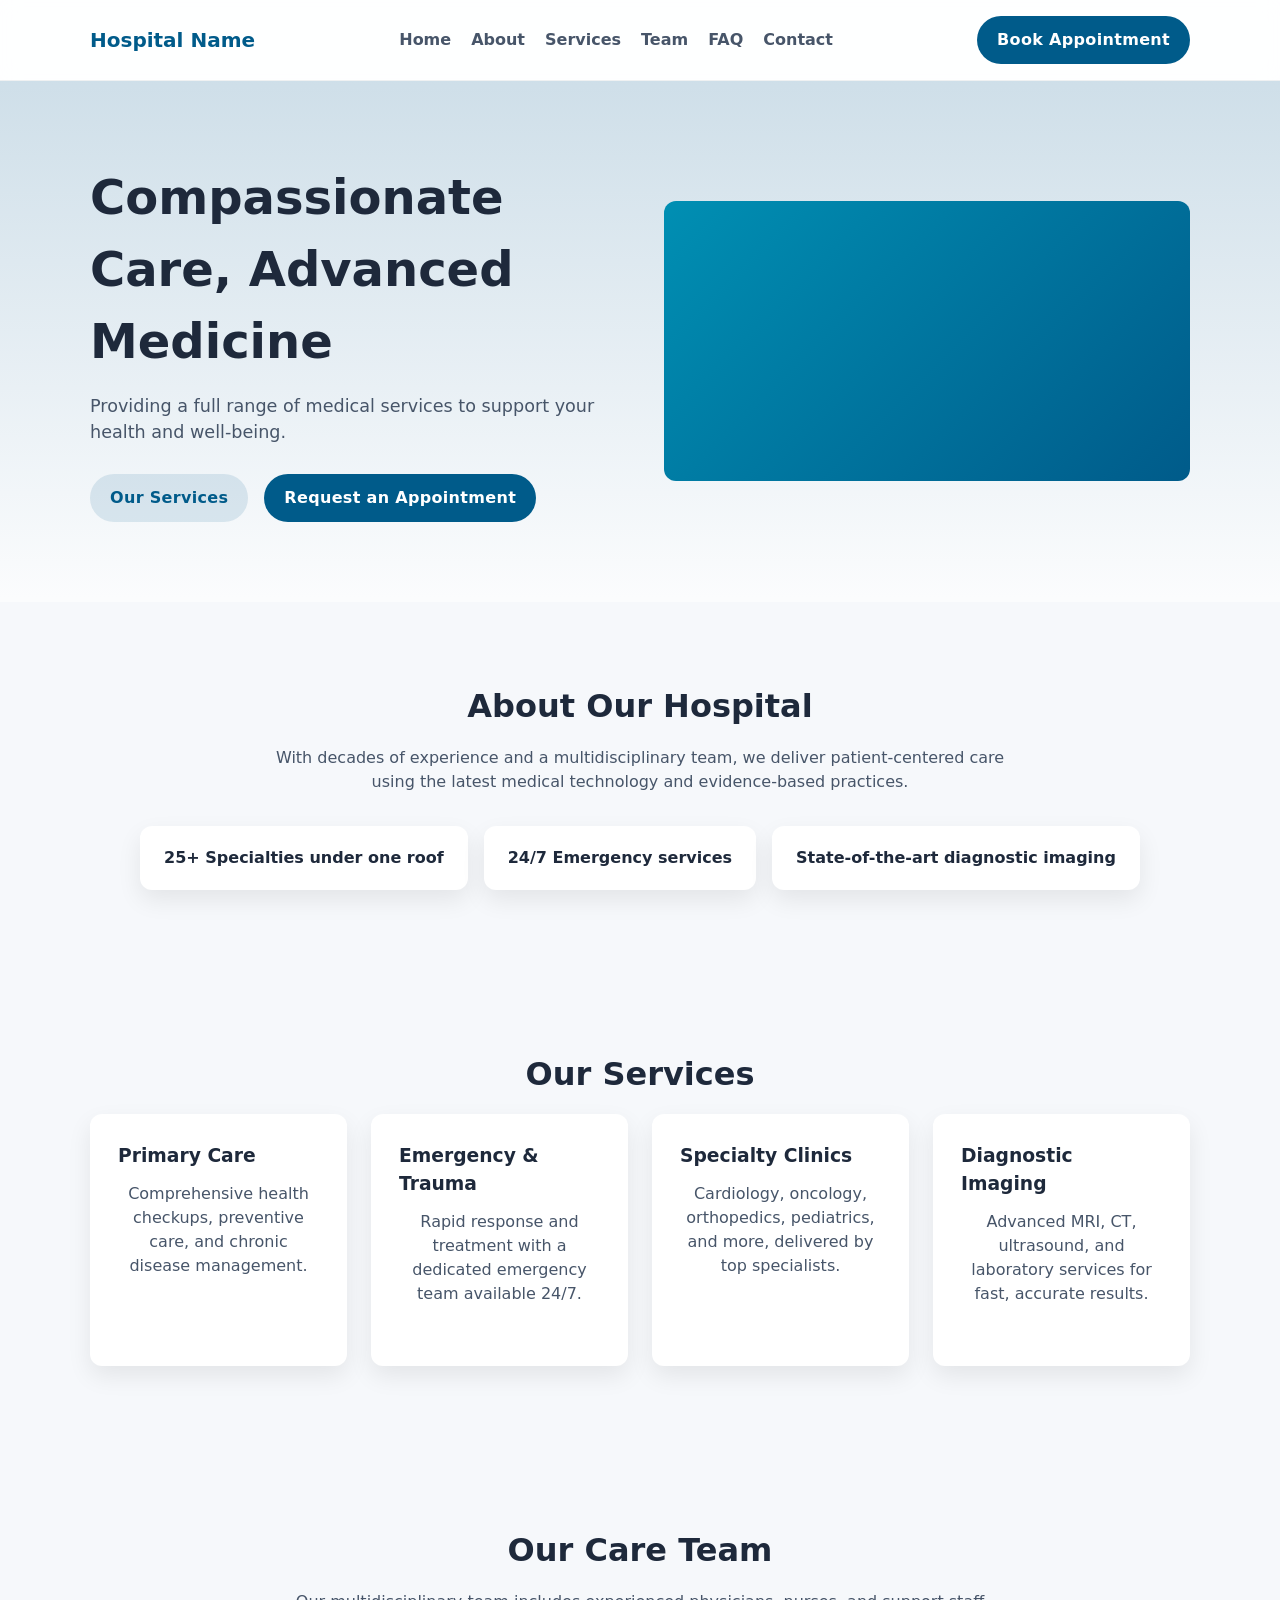
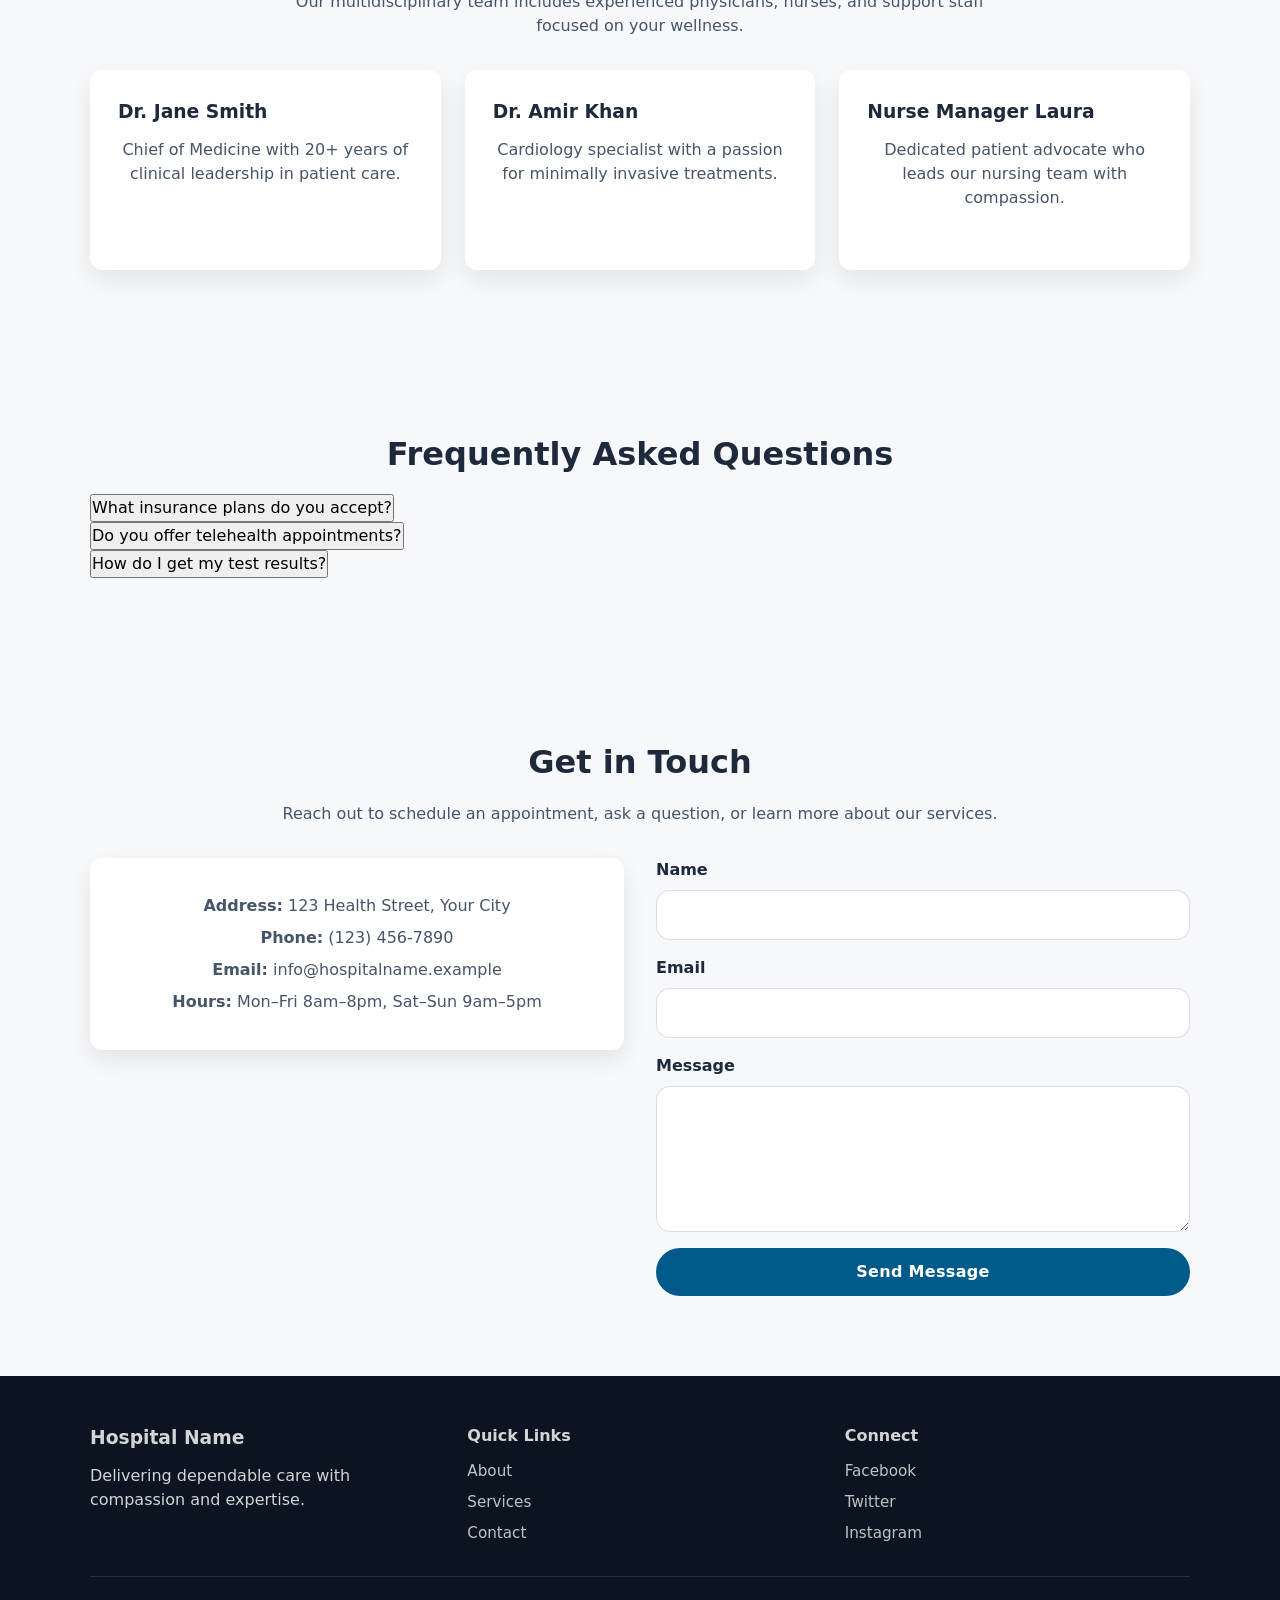
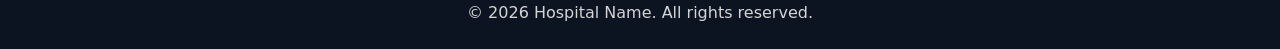
==== index.html @ 2e4e7bbc "Initial static hospital site structure with partials, styles, and scripts" ====
<!DOCTYPE html>
<html lang="en">
<head>
  <meta charset="UTF-8" />
  <meta name="viewport" content="width=device-width, initial-scale=1.0" />
  <title>Hospital Name | Caring for Your Health</title>
  <link rel="stylesheet" href="css/reset.css" />
  <link rel="stylesheet" href="css/layout.css" />
  <link rel="stylesheet" href="css/styles.css" />
</head>
<body>
  <div id="header"></div>
  <main>
    <div id="hero"></div>
    <section id="about"></section>
    <section id="services"></section>
    <section id="team"></section>
    <section id="faq"></section>
    <section id="contact"></section>
  </main>
  <div id="footer"></div>

  <script src="js/utils.js"></script>
  <script src="js/navigation.js"></script>
  <script src="js/script.js"></script>
</body>
</html>
---- css/layout.css ----
/* Layout utilities */

.flex-center {
  display: flex;
  align-items: center;
  justify-content: center;
}

.grid-2 {
  display: grid;
  grid-template-columns: repeat(2, 1fr);
  gap: 1.5rem;
}

@media (max-width: 860px) {
  .grid-2 {
    grid-template-columns: 1fr;
  }
}

.section--narrow {
  max-width: 820px;
  margin-inline: auto;
}
---- css/styles.css ----
/* Base styles */
:root {
  --primary: #005b8a;
  --secondary: #008fb3;
  --background: #f6f8fb;
  --surface: #ffffff;
  --text: #1e293b;
  --muted: #475569;
  --radius: 12px;
  --shadow: 0 10px 25px rgba(0, 0, 0, 0.08);
  --max-width: 1100px;
}

* {
  box-sizing: border-box;
}

body {
  margin: 0;
  font-family: system-ui, -apple-system, BlinkMacSystemFont, "Segoe UI", sans-serif;
  background: var(--background);
  color: var(--text);
  line-height: 1.5;
}

a {
  color: inherit;
  text-decoration: none;
}

.container {
  width: min(100% - 3rem, var(--max-width));
  margin-inline: auto;
}

/* Header */
.site-header {
  background: rgba(255, 255, 255, 0.88);
  backdrop-filter: blur(10px);
  position: sticky;
  top: 0;
  z-index: 50;
  border-bottom: 1px solid rgba(15, 23, 42, 0.06);
}

.header-inner {
  display: flex;
  align-items: center;
  justify-content: space-between;
  gap: 1.5rem;
  padding: 1rem 0;
}

.logo {
  font-weight: 700;
  font-size: 1.25rem;
  color: var(--primary);
}

.nav {
  display: flex;
  gap: 1.25rem;
}

.nav a {
  color: var(--muted);
  font-weight: 600;
  transition: color 150ms ease;
}

.nav a:hover {
  color: var(--primary);
}

.btn {
  display: inline-flex;
  align-items: center;
  justify-content: center;
  border-radius: 999px;
  padding: 0.75rem 1.25rem;
  font-weight: 600;
  letter-spacing: 0.02em;
  border: none;
  cursor: pointer;
}

.btn-primary {
  background: var(--primary);
  color: white;
}

.btn-secondary {
  background: rgba(0, 91, 138, 0.12);
  color: var(--primary);
}

.btn-primary:hover,
.btn-secondary:hover {
  opacity: 0.92;
}

/* Hero */
.hero {
  padding: 5rem 0;
  background: linear-gradient(180deg, rgba(0, 91, 138, 0.16), rgba(255,255,255,0.6));
}

.hero-inner {
  display: grid;
  grid-template-columns: 1fr 1fr;
  gap: 3rem;
  align-items: center;
}

.hero-content h1 {
  font-size: clamp(2rem, 4vw, 3rem);
  margin: 0 0 1rem;
}

.hero-content p {
  font-size: 1.1rem;
  margin: 0 0 1.75rem;
  color: var(--muted);
  max-width: 520px;
}

.hero-actions {
  display: flex;
  gap: 1rem;
}

.hero-image {
  width: 100%;
  height: 280px;
  border-radius: var(--radius);
  background: linear-gradient(135deg, var(--secondary), var(--primary));
}

/* Sections */
.section {
  padding: 5rem 0;
}

.section h2 {
  font-size: 2rem;
  margin: 0 0 1rem;
  text-align: center;
}

.section p {
  max-width: 740px;
  margin: 0 auto 2rem;
  text-align: center;
  color: var(--muted);
}

/* About */
.about-list {
  display: flex;
  flex-wrap: wrap;
  gap: 1rem;
  justify-content: center;
  padding: 0;
  list-style: none;
  margin: 0;
}

.about-list li {
  background: var(--surface);
  box-shadow: var(--shadow);
  padding: 1.25rem 1.5rem;
  border-radius: var(--radius);
  min-width: 220px;
  text-align: center;
  font-weight: 600;
}

/* Services */
.services-grid {
  display: grid;
  grid-template-columns: repeat(auto-fit, minmax(220px, 1fr));
  gap: 1.5rem;
}

.service-card {
  background: var(--surface);
  border-radius: var(--radius);
  padding: 1.75rem;
  box-shadow: var(--shadow);
  transition: transform 150ms ease, box-shadow 150ms ease;
}

.service-card:hover {
  transform: translateY(-5px);
  box-shadow: 0 14px 30px rgba(0, 0, 0, 0.12);
}

.service-card h3 {
  margin-top: 0;
  margin-bottom: 0.75rem;
}

/* Contact */
.contact-grid {
  display: grid;
  grid-template-columns: repeat(auto-fit, minmax(280px, 1fr));
  gap: 2rem;
  align-items: start;
}

.contact-info {
  border-radius: var(--radius);
  padding: 1.75rem;
  background: var(--surface);
  box-shadow: var(--shadow);
}

.contact-info p {
  margin: 0.5rem 0;
  color: var(--muted);
}

.contact-form {
  display: grid;
  gap: 1rem;
}

.contact-form label {
  display: grid;
  gap: 0.5rem;
  font-weight: 600;
}

.contact-form input,
.contact-form textarea {
  padding: 0.75rem 1rem;
  border: 1px solid rgba(15, 23, 42, 0.14);
  border-radius: 14px;
  font-size: 1rem;
  outline: none;
}

.contact-form input:focus,
.contact-form textarea:focus {
  border-color: var(--primary);
  box-shadow: 0 0 0 3px rgba(0, 91, 138, 0.18);
}

/* Footer */
.site-footer {
  background: #0b1420;
  color: rgba(255, 255, 255, 0.82);
  padding: 3rem 0 1.5rem;
}

.footer-inner {
  display: grid;
  gap: 1.5rem;
}

.footer-links {
  display: grid;
  grid-template-columns: repeat(auto-fit, minmax(180px, 1fr));
  gap: 2rem;
}

.footer-links h3,
.footer-links h4 {
  margin: 0 0 0.75rem;
}

.footer-links a {
  display: block;
  color: rgba(255, 255, 255, 0.74);
  margin-bottom: 0.5rem;
  font-size: 0.95rem;
}

.footer-links a:hover {
  color: rgba(255, 255, 255, 0.92);
}

.footer-bottom {
  text-align: center;
  padding-top: 1.5rem;
  border-top: 1px solid rgba(255, 255, 255, 0.12);
}

/* Responsive */
@media (max-width: 860px) {
  .hero-inner {
    grid-template-columns: 1fr;
  }

  .hero-image {
    height: 220px;
  }

  .header-inner {
    flex-wrap: wrap;
    justify-content: space-between;
  }

  .nav {
    flex-wrap: wrap;
    justify-content: center;
  }
}
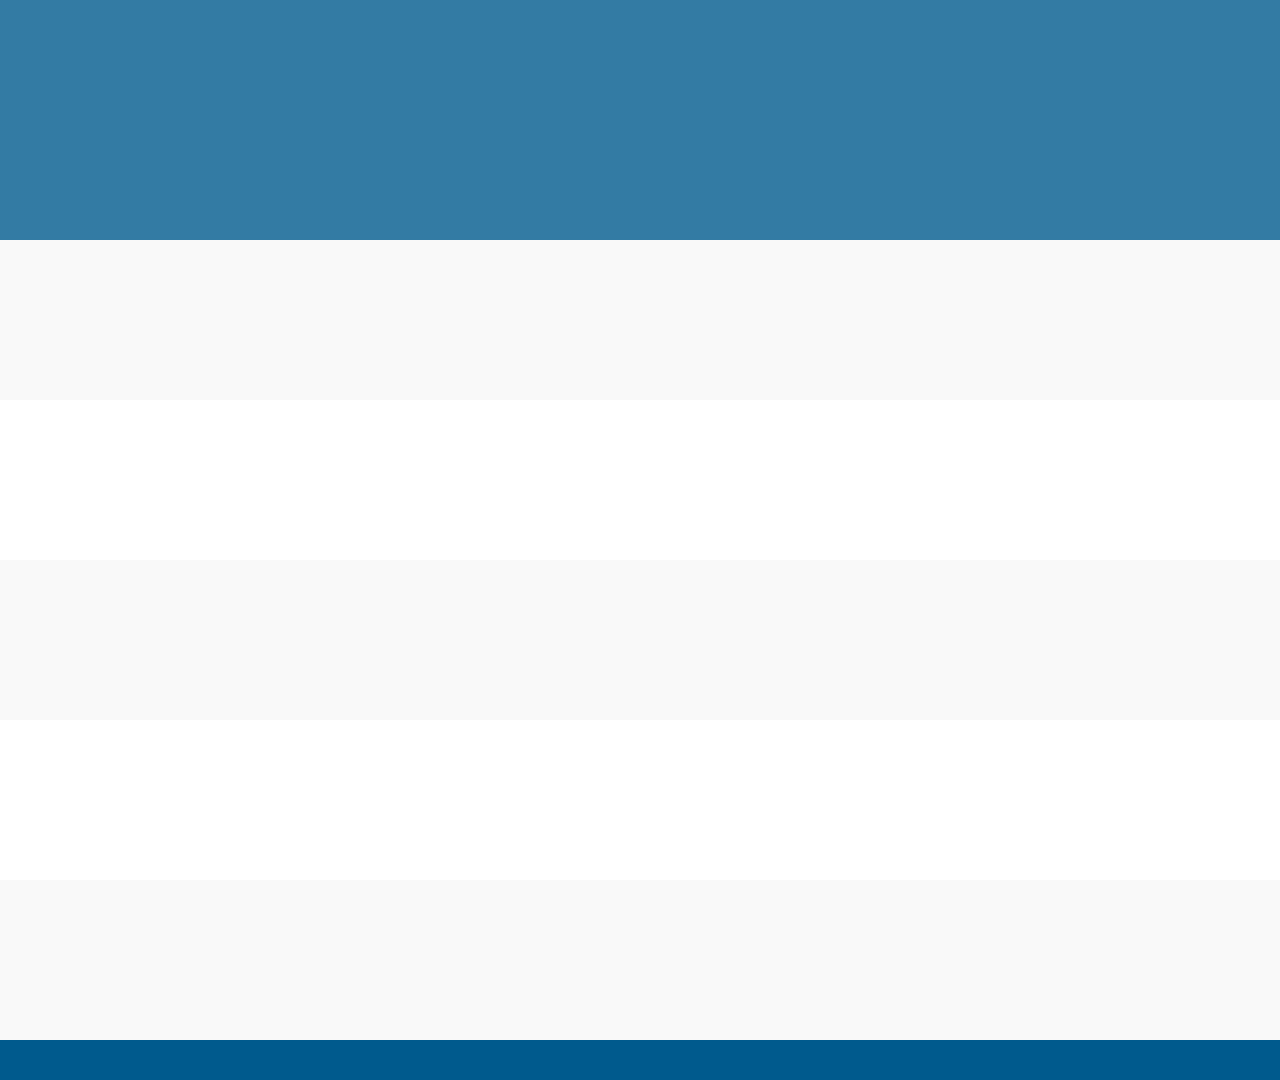
==== commit f8c4e8d0: "Clone Madani Specialty Hospital website content and styling" ====
--- a/index.html
+++ b/index.html
@@ -3,7 +3,7 @@
 <head>
   <meta charset="UTF-8" />
   <meta name="viewport" content="width=device-width, initial-scale=1.0" />
-  <title>Hospital Name | Caring for Your Health</title>
+  <title>MADANI SPECIALTY HOSPITAL | Compassionate Expert Care for Your Family</title>
   <link rel="stylesheet" href="css/reset.css" />
   <link rel="stylesheet" href="css/layout.css" />
   <link rel="stylesheet" href="css/styles.css" />
@@ -15,7 +15,7 @@
     <section id="about"></section>
     <section id="services"></section>
     <section id="team"></section>
-    <section id="faq"></section>
+    <section id="testimonials"></section>
     <section id="contact"></section>
   </main>
   <div id="footer"></div>
@@ -24,4 +24,4 @@
   <script src="js/navigation.js"></script>
   <script src="js/script.js"></script>
 </body>
-</html>
+</html>
--- a/css/layout.css
+++ b/css/layout.css
@@ -1,24 +1,172 @@
-/* Layout utilities */
+:root {
+  --primary-color: #005a8d;
+  --secondary-color: #00a8e8;
+  --accent-color: #eaf8ff;
+  --text-dark: #333;
+  --text-light: #fff;
+  --bg-light: #f9f9f9;
+  --font-family: 'Poppins', sans-serif;
+}
 
-.flex-center {
+body {
+  font-family: var(--font-family);
+  color: var(--text-dark);
+  line-height: 1.6;
+}
+
+.container {
+  max-width: 1100px;
+  margin: 0 auto;
+  padding: 0 20px;
+}
+
+/* Top Bar */
+#topbar {
+  background: var(--primary-color);
+  color: var(--text-light);
+  height: 40px;
+  font-size: 0.9rem;
   display: flex;
   align-items: center;
-  justify-content: center;
 }
 
-.grid-2 {
-  display: grid;
-  grid-template-columns: repeat(2, 1fr);
-  gap: 1.5rem;
+#topbar .container {
+  display: flex;
+  justify-content: space-between;
+  width: 100%;
 }
 
-@media (max-width: 860px) {
-  .grid-2 {
+.contact-info i {
+  margin-right: 5px;
+  margin-left: 15px;
+}
+.contact-info i:first-child { margin-left: 0; }
+
+.social-links a {
+  color: var(--text-light);
+  margin-left: 15px;
+  transition: 0.3s;
+}
+
+/* Header */
+#header {
+  background: #fff;
+  box-shadow: 0 2px 4px rgba(0,0,0,0.1);
+  position: sticky;
+  top: 0;
+  z-index: 1000;
+}
+
+#header nav {
+  display: flex;
+  justify-content: space-between;
+  align-items: center;
+  height: 80px;
+}
+
+/* Main Content Sections */
+main section {
+  padding: 80px 0;
+}
+
+main section:nth-child(even) {
+  background-color: var(--bg-light);
+}
+
+/* About Section Layout */
+.about-content {
+  display: grid;
+  grid-template-columns: 1fr 1fr;
+  gap: 40px;
+  align-items: center;
+}
+
+/* Featured Services */
+.featured-cards {
+  display: grid;
+  grid-template-columns: repeat(auto-fit, minmax(220px, 1fr));
+  gap: 20px;
+  margin-top: -120px; /* Overlap hero */
+  position: relative;
+  z-index: 10;
+}
+
+/* Counts */
+.counts-grid {
+  display: grid;
+  grid-template-columns: repeat(4, 1fr);
+  gap: 30px;
+  text-align: center;
+}
+
+/* Service & Team Cards Layout */
+.service-cards, .team-cards {
+  display: grid;
+  gap: 30px;
+}
+
+.service-cards {
+  grid-template-columns: repeat(auto-fit, minmax(250px, 1fr));
+}
+
+.team-cards {
+  grid-template-columns: repeat(auto-fit, minmax(300px, 1fr));
+}
+
+/* Appointment Section */
+#appointment {
+  background: var(--bg-light);
+}
+.appointment-form {
+  width: 100%;
+}
+.form-row {
+  display: grid;
+  grid-template-columns: repeat(3, 1fr);
+  gap: 20px;
+  margin-bottom: 20px;
+}
+
+/* Departments */
+.departments-content {
+  display: grid;
+  grid-template-columns: 1fr 3fr;
+  gap: 30px;
+}
+
+/* Gallery */
+.gallery-grid {
+  display: grid;
+  grid-template-columns: repeat(auto-fit, minmax(200px, 1fr));
+  gap: 15px;
+}
+
+/* Contact Map */
+.contact-wrapper {
+  display: grid;
+  gap: 30px;
+}
+
+/* Footer */
+#footer {
+  background-color: var(--primary-color);
+  color: var(--text-light);
+  padding: 20px 0;
+  text-align: center;
+}
+
+/* Responsive */
+@media (max-width: 768px) {
+  .about-content {
     grid-template-columns: 1fr;
   }
-}
-
-.section--narrow {
-  max-width: 820px;
-  margin-inline: auto;
-}
+  .featured-cards {
+    margin-top: 0;
+  }
+  .counts-grid, .form-row, .departments-content {
+    grid-template-columns: 1fr;
+  }
+  #topbar {
+    display: none; /* Hide on small screens for simplicity */
+  }
+}
--- a/css/styles.css
+++ b/css/styles.css
@@ -1,308 +1,606 @@
-/* Base styles */
-:root {
-  --primary: #005b8a;
-  --secondary: #008fb3;
-  --background: #f6f8fb;
-  --surface: #ffffff;
-  --text: #1e293b;
-  --muted: #475569;
-  --radius: 12px;
-  --shadow: 0 10px 25px rgba(0, 0, 0, 0.08);
-  --max-width: 1100px;
-}
-
-* {
-  box-sizing: border-box;
-}
-
-body {
-  margin: 0;
-  font-family: system-ui, -apple-system, BlinkMacSystemFont, "Segoe UI", sans-serif;
-  background: var(--background);
-  color: var(--text);
-  line-height: 1.5;
-}
-
-a {
-  color: inherit;
-  text-decoration: none;
-}
-
-.container {
-  width: min(100% - 3rem, var(--max-width));
-  margin-inline: auto;
-}
-
-/* Header */
-.site-header {
-  background: rgba(255, 255, 255, 0.88);
-  backdrop-filter: blur(10px);
-  position: sticky;
-  top: 0;
-  z-index: 50;
-  border-bottom: 1px solid rgba(15, 23, 42, 0.06);
-}
-
-.header-inner {
-  display: flex;
-  align-items: center;
-  justify-content: space-between;
-  gap: 1.5rem;
-  padding: 1rem 0;
-}
-
-.logo {
-  font-weight: 700;
-  font-size: 1.25rem;
-  color: var(--primary);
-}
-
-.nav {
-  display: flex;
-  gap: 1.25rem;
-}
-
-.nav a {
-  color: var(--muted);
-  font-weight: 600;
-  transition: color 150ms ease;
-}
-
-.nav a:hover {
-  color: var(--primary);
-}
-
-.btn {
-  display: inline-flex;
-  align-items: center;
-  justify-content: center;
-  border-radius: 999px;
-  padding: 0.75rem 1.25rem;
-  font-weight: 600;
-  letter-spacing: 0.02em;
-  border: none;
-  cursor: pointer;
-}
-
-.btn-primary {
-  background: var(--primary);
-  color: white;
-}
-
-.btn-secondary {
-  background: rgba(0, 91, 138, 0.12);
-  color: var(--primary);
-}
-
-.btn-primary:hover,
-.btn-secondary:hover {
-  opacity: 0.92;
-}
-
-/* Hero */
-.hero {
-  padding: 5rem 0;
-  background: linear-gradient(180deg, rgba(0, 91, 138, 0.16), rgba(255,255,255,0.6));
-}
-
-.hero-inner {
-  display: grid;
-  grid-template-columns: 1fr 1fr;
-  gap: 3rem;
-  align-items: center;
-}
-
-.hero-content h1 {
-  font-size: clamp(2rem, 4vw, 3rem);
-  margin: 0 0 1rem;
-}
-
-.hero-content p {
-  font-size: 1.1rem;
-  margin: 0 0 1.75rem;
-  color: var(--muted);
-  max-width: 520px;
-}
-
-.hero-actions {
-  display: flex;
-  gap: 1rem;
-}
-
-.hero-image {
-  width: 100%;
-  height: 280px;
-  border-radius: var(--radius);
-  background: linear-gradient(135deg, var(--secondary), var(--primary));
-}
-
-/* Sections */
-.section {
-  padding: 5rem 0;
-}
-
-.section h2 {
-  font-size: 2rem;
-  margin: 0 0 1rem;
-  text-align: center;
-}
-
-.section p {
-  max-width: 740px;
-  margin: 0 auto 2rem;
-  text-align: center;
-  color: var(--muted);
-}
-
-/* About */
-.about-list {
-  display: flex;
-  flex-wrap: wrap;
-  gap: 1rem;
-  justify-content: center;
-  padding: 0;
-  list-style: none;
-  margin: 0;
-}
-
-.about-list li {
-  background: var(--surface);
-  box-shadow: var(--shadow);
-  padding: 1.25rem 1.5rem;
-  border-radius: var(--radius);
-  min-width: 220px;
-  text-align: center;
-  font-weight: 600;
-}
-
-/* Services */
-.services-grid {
-  display: grid;
-  grid-template-columns: repeat(auto-fit, minmax(220px, 1fr));
-  gap: 1.5rem;
-}
-
-.service-card {
-  background: var(--surface);
-  border-radius: var(--radius);
-  padding: 1.75rem;
-  box-shadow: var(--shadow);
-  transition: transform 150ms ease, box-shadow 150ms ease;
-}
-
-.service-card:hover {
-  transform: translateY(-5px);
-  box-shadow: 0 14px 30px rgba(0, 0, 0, 0.12);
-}
-
-.service-card h3 {
-  margin-top: 0;
-  margin-bottom: 0.75rem;
-}
-
-/* Contact */
-.contact-grid {
-  display: grid;
-  grid-template-columns: repeat(auto-fit, minmax(280px, 1fr));
-  gap: 2rem;
-  align-items: start;
-}
-
-.contact-info {
-  border-radius: var(--radius);
-  padding: 1.75rem;
-  background: var(--surface);
-  box-shadow: var(--shadow);
-}
-
-.contact-info p {
-  margin: 0.5rem 0;
-  color: var(--muted);
-}
-
-.contact-form {
-  display: grid;
-  gap: 1rem;
-}
-
-.contact-form label {
-  display: grid;
-  gap: 0.5rem;
-  font-weight: 600;
-}
-
-.contact-form input,
-.contact-form textarea {
-  padding: 0.75rem 1rem;
-  border: 1px solid rgba(15, 23, 42, 0.14);
-  border-radius: 14px;
-  font-size: 1rem;
-  outline: none;
-}
-
-.contact-form input:focus,
-.contact-form textarea:focus {
-  border-color: var(--primary);
-  box-shadow: 0 0 0 3px rgba(0, 91, 138, 0.18);
-}
-
-/* Footer */
-.site-footer {
-  background: #0b1420;
-  color: rgba(255, 255, 255, 0.82);
-  padding: 3rem 0 1.5rem;
-}
-
-.footer-inner {
-  display: grid;
-  gap: 1.5rem;
-}
-
-.footer-links {
-  display: grid;
-  grid-template-columns: repeat(auto-fit, minmax(180px, 1fr));
-  gap: 2rem;
-}
-
-.footer-links h3,
-.footer-links h4 {
-  margin: 0 0 0.75rem;
-}
-
-.footer-links a {
-  display: block;
-  color: rgba(255, 255, 255, 0.74);
-  margin-bottom: 0.5rem;
-  font-size: 0.95rem;
-}
-
-.footer-links a:hover {
-  color: rgba(255, 255, 255, 0.92);
-}
-
-.footer-bottom {
-  text-align: center;
-  padding-top: 1.5rem;
-  border-top: 1px solid rgba(255, 255, 255, 0.12);
-}
-
-/* Responsive */
-@media (max-width: 860px) {
-  .hero-inner {
-    grid-template-columns: 1fr;
-  }
-
-  .hero-image {
-    height: 220px;
-  }
-
-  .header-inner {
-    flex-wrap: wrap;
-    justify-content: space-between;
-  }
-
-  .nav {
-    flex-wrap: wrap;
-    justify-content: center;
-  }
-}
+/* Typography */
+h1, h2, h3, h4 {
+  font-weight: 600;
+  margin-bottom: 20px;
+  line-height: 1.2;
+}
+
+h1 { font-size: 3rem; }
+h2 { font-size: 2.5rem; text-align: center; margin-bottom: 40px; }
+h3 { font-size: 1.5rem; }
+h4 { font-size: 1.2rem; }
+p { margin-bottom: 15px; }
+
+/* Header & Navigation */
+.logo {
+  font-size: 1.8rem;
+  font-weight: 700;
+  color: var(--primary-color);
+  text-decoration: none;
+}
+
+.nav-links {
+  display: flex;
+  list-style: none;
+}
+
+#topbar a {
+  color: var(--text-light);
+  text-decoration: none;
+}
+
+.nav-links li {
+  margin-left: 30px;
+}
+
+.nav-links a {
+  text-decoration: none;
+  color: var(--text-dark);
+  font-weight: 600;
+  transition: color 0.3s ease;
+}
+
+.nav-links a:hover {
+  color: var(--secondary-color);
+}
+
+/* Buttons */
+.btn {
+  padding: 12px 24px;
+  border-radius: 5px;
+  text-decoration: none;
+  font-weight: 600;
+  transition: all 0.3s ease;
+}
+
+.btn-primary {
+  background-color: var(--primary-color);
+  color: var(--text-light);
+}
+
+.btn-primary:hover {
+  background-color: #00416a;
+}
+
+.btn-secondary {
+  background-color: var(--secondary-color);
+  color: var(--text-light);
+}
+
+.btn-secondary:hover {
+  background-color: #008acb;
+}
+
+/* Hero Section */
+#hero {
+  background: linear-gradient(rgba(0, 90, 141, 0.8), rgba(0, 90, 141, 0.8)), url('https://images.pexels.com/photos/247786/pexels-photo-247786.jpeg?auto=compress&cs=tinysrgb&w=1260&h=750&dpr=1') no-repeat center center/cover;
+  color: var(--text-light);
+  text-align: center;
+  padding: 120px 0;
+}
+
+#hero h1 {
+  margin-bottom: 20px;
+}
+
+#hero p {
+  font-size: 1.2rem;
+  max-width: 600px;
+  margin: 0 auto 30px auto;
+}
+
+/* Featured Cards */
+.icon-box {
+  padding: 30px 20px;
+  background: #fff;
+  box-shadow: 0 5px 25px rgba(0,0,0,0.1);
+  border-radius: 5px;
+  transition: all 0.3s ease;
+  text-align: center;
+}
+.icon-box i {
+  font-size: 32px;
+  color: var(--primary-color);
+  margin-bottom: 15px;
+}
+.icon-box:hover {
+  transform: translateY(-5px);
+}
+
+/* Counts */
+.count-number {
+  font-size: 2.5rem;
+  font-weight: 700;
+  color: var(--primary-color);
+  display: block;
+}
+
+/* About Section */
+.about-image img {
+  width: 100%;
+  height: auto;
+  border-radius: 10px;
+}
+
+/* Cards (Services & Team) */
+.card {
+  background: #fff;
+  padding: 30px;
+  border-radius: 10px;
+  box-shadow: 0 4px 15px rgba(0,0,0,0.08);
+  text-align: center;
+}
+
+.card .icon i {
+  font-size: 36px;
+  color: var(--secondary-color);
+  background: var(--accent-color);
+  padding: 20px;
+  border-radius: 50%;
+  margin-bottom: 15px;
+}
+
+#team .card img {
+  width: 120px;
+  height: 120px;
+  border-radius: 50%;
+  object-fit: cover;
+  margin-bottom: 20px;
+}
+
+/* Appointment Form */
+.appointment-form input, 
+.appointment-form select, 
+.appointment-form textarea {
+  width: 100%;
+  padding: 10px 15px;
+  border: 1px solid #ced4da;
+  border-radius: 4px;
+  outline: none;
+  font-family: inherit;
+}
+.appointment-form textarea {
+  height: 120px;
+  margin-bottom: 20px;
+  resize: vertical;
+}
+.appointment-form button {
+  border: none;
+  cursor: pointer;
+  width: 100%;
+}
+
+/* Departments */
+.dept-tabs li {
+  padding: 15px;
+  cursor: pointer;
+  border-left: 3px solid transparent;
+  background: #f1f1f1;
+  margin-bottom: 5px;
+  font-weight: 600;
+}
+.dept-tabs li:hover, .dept-tabs li.active {
+  border-left-color: var(--primary-color);
+  background: #fff;
+  color: var(--primary-color);
+}
+.dept-details img {
+  width: 100%;
+  border-radius: 5px;
+  margin-top: 15px;
+}
+
+/* Gallery */
+.gallery-grid img {
+  width: 100%;
+  height: 100%;
+  object-fit: cover;
+  border-radius: 5px;
+  transition: 0.3s;
+}
+.gallery-grid img:hover { transform: scale(1.03); }
+
+/* FAQ Section */
+.faq-item {
+  border-bottom: 1px solid #ddd;
+  padding: 15px 0;
+}
+.faq-question {
+  cursor: pointer;
+  font-weight: 600;
+  position: relative;
+}
+.faq-question::after {
+  content: '+';
+  position: absolute;
+  right: 15px;
+  font-size: 1.5rem;
+  transition: transform 0.3s ease;
+}
+.faq-item.active .faq-question::after {
+  transform: rotate(45deg);
+}
+.faq-answer {
+  max-height: 0;
+  overflow: hidden;
+  transition: max-height 0.3s ease;
+}
+
+/* Testimonials */
+.testimonials-slider {
+  display: flex;
+  flex-wrap: wrap;
+  gap: 20px;
+  justify-content: center;
+}
+.testimonial-item {
+  background: var(--accent-color);
+  padding: 30px;
+  border-radius: 8px;
+  max-width: 400px;
+  font-style: italic;
+}
+.testimonial-item h4 {
+  margin-bottom: 5px;
+  margin-top: 15px;
+  font-style: normal;
+  font-size: 1.1rem;
+}
+
+/* Contact Section */
+#contact {
+  text-align: center;
+}
+.contact-info-box {
+  text-align: left;
+}
+.info-item {
+  margin-bottom: 20px;
+  display: flex;
+  align-items: center;
+  gap: 15px;
+}
+.info-item i {
+  font-size: 20px;
+  color: var(--primary-color);
+  background: var(--accent-color);
+  width: 44px;
+  height: 44px;
+  display: flex;
+  justify-content: center;
+  align-items: center;
+  border-radius: 50%;
+}
+
+.footer-socials a {
+  margin: 0 10px;
+  color: #fff;
+  font-size: 1.2rem;
+}
+
+/* Hamburger Menu */
+.hamburger {
+  display: none;
+  cursor: pointer;
+}
+
+.hamburger span {
+  display: block;
+  width: 25px;
+  height: 3px;
+  margin: 5px 0;
+  background: var(--text-dark);
+  transition: all 0.3s ease;
+}
+
+@media (max-width: 768px) {
+  h1 { font-size: 2.5rem; }
+  h2 { font-size: 2rem; }
+
+  .nav-links {
+    display: none;
+    flex-direction: column;
+    position: absolute;
+    top: 80px;
+    left: 0;
+    width: 100%;
+    background: #fff;
+    text-align: center;
+  }
+  .nav-links.active { display: flex; }
+  .nav-links li { margin: 15px 0; }
+  .btn-primary { display: none; }
+  .hamburger { display: block; }
+}/ *   H e r o   s t a t s   * / 
+ . h e r o - s t a t s   { 
+     d i s p l a y :   f l e x ; 
+     g a p :   2 r e m ; 
+     m a r g i n - t o p :   2 r e m ; 
+ } 
+ 
+ . s t a t   { 
+     t e x t - a l i g n :   c e n t e r ; 
+ } 
+ 
+ . s t a t - n u m b e r   { 
+     f o n t - s i z e :   2 r e m ; 
+     f o n t - w e i g h t :   7 0 0 ; 
+     c o l o r :   v a r ( - - p r i m a r y ) ; 
+     d i s p l a y :   b l o c k ; 
+ } 
+ 
+ . s t a t - l a b e l   { 
+     f o n t - s i z e :   0 . 9 r e m ; 
+     c o l o r :   v a r ( - - m u t e d ) ; 
+     t e x t - t r a n s f o r m :   u p p e r c a s e ; 
+     l e t t e r - s p a c i n g :   0 . 5 p x ; 
+ } 
+ 
+ / *   A b o u t   s e c t i o n   * / 
+ . a b o u t - c o n t e n t   { 
+     d i s p l a y :   g r i d ; 
+     g r i d - t e m p l a t e - c o l u m n s :   1 f r   1 f r ; 
+     g a p :   3 r e m ; 
+     a l i g n - i t e m s :   c e n t e r ; 
+ } 
+ 
+ . a b o u t - f e a t u r e s   { 
+     d i s p l a y :   g r i d ; 
+     g a p :   1 . 5 r e m ; 
+     m a r g i n - t o p :   2 r e m ; 
+ } 
+ 
+ . f e a t u r e   { 
+     b a c k g r o u n d :   v a r ( - - s u r f a c e ) ; 
+     p a d d i n g :   1 . 5 r e m ; 
+     b o r d e r - r a d i u s :   v a r ( - - r a d i u s ) ; 
+     b o x - s h a d o w :   v a r ( - - s h a d o w ) ; 
+ } 
+ 
+ . f e a t u r e   h 3   { 
+     m a r g i n :   0   0   0 . 5 r e m ; 
+     c o l o r :   v a r ( - - p r i m a r y ) ; 
+ } 
+ 
+ / *   S e r v i c e s   i c o n s   * / 
+ . s e r v i c e - i c o n   { 
+     f o n t - s i z e :   2 r e m ; 
+     m a r g i n - b o t t o m :   1 r e m ; 
+     d i s p l a y :   b l o c k ; 
+ } 
+ 
+ / *   T e a m   f i l t e r s   * / 
+ . t e a m - f i l t e r s   { 
+     d i s p l a y :   f l e x ; 
+     j u s t i f y - c o n t e n t :   c e n t e r ; 
+     g a p :   1 r e m ; 
+     m a r g i n - b o t t o m :   2 r e m ; 
+     f l e x - w r a p :   w r a p ; 
+ } 
+ 
+ . f i l t e r - b t n   { 
+     p a d d i n g :   0 . 7 5 r e m   1 . 5 r e m ; 
+     b o r d e r :   2 p x   s o l i d   v a r ( - - p r i m a r y ) ; 
+     b a c k g r o u n d :   t r a n s p a r e n t ; 
+     c o l o r :   v a r ( - - p r i m a r y ) ; 
+     b o r d e r - r a d i u s :   9 9 9 p x ; 
+     c u r s o r :   p o i n t e r ; 
+     f o n t - w e i g h t :   6 0 0 ; 
+     t r a n s i t i o n :   a l l   1 5 0 m s   e a s e ; 
+ } 
+ 
+ . f i l t e r - b t n . a c t i v e , 
+ . f i l t e r - b t n : h o v e r   { 
+     b a c k g r o u n d :   v a r ( - - p r i m a r y ) ; 
+     c o l o r :   w h i t e ; 
+ } 
+ 
+ / *   T e a m   c a r d s   * / 
+ . t e a m - c a r d   { 
+     b a c k g r o u n d :   v a r ( - - s u r f a c e ) ; 
+     b o r d e r - r a d i u s :   v a r ( - - r a d i u s ) ; 
+     o v e r f l o w :   h i d d e n ; 
+     b o x - s h a d o w :   v a r ( - - s h a d o w ) ; 
+     t r a n s i t i o n :   t r a n s f o r m   1 5 0 m s   e a s e ,   b o x - s h a d o w   1 5 0 m s   e a s e ; 
+ } 
+ 
+ . t e a m - c a r d : h o v e r   { 
+     t r a n s f o r m :   t r a n s l a t e Y ( - 5 p x ) ; 
+     b o x - s h a d o w :   0   1 4 p x   3 0 p x   r g b a ( 0 ,   0 ,   0 ,   0 . 1 2 ) ; 
+ } 
+ 
+ . t e a m - c a r d   i m g   { 
+     w i d t h :   1 0 0 % ; 
+     h e i g h t :   2 0 0 p x ; 
+     o b j e c t - f i t :   c o v e r ; 
+ } 
+ 
+ . t e a m - c a r d   h 3   { 
+     m a r g i n :   1 r e m   1 . 5 r e m   0 . 5 r e m ; 
+ } 
+ 
+ . t e a m - c a r d   . s p e c i a l t y   { 
+     c o l o r :   v a r ( - - p r i m a r y ) ; 
+     f o n t - w e i g h t :   6 0 0 ; 
+     m a r g i n :   0   1 . 5 r e m   1 r e m ; 
+     t e x t - t r a n s f o r m :   u p p e r c a s e ; 
+     f o n t - s i z e :   0 . 9 r e m ; 
+     l e t t e r - s p a c i n g :   0 . 5 p x ; 
+ } 
+ 
+ . t e a m - c a r d   p   { 
+     m a r g i n :   0   1 . 5 r e m   1 . 5 r e m ; 
+     c o l o r :   v a r ( - - m u t e d ) ; 
+ } 
+ 
+ . t e a m - c a r d   a   { 
+     d i s p l a y :   b l o c k ; 
+     m a r g i n :   0   1 . 5 r e m   1 . 5 r e m ; 
+ } 
+ 
+ / *   T e s t i m o n i a l s   * / 
+ . t e s t i m o n i a l s - g r i d   { 
+     d i s p l a y :   g r i d ; 
+     g r i d - t e m p l a t e - c o l u m n s :   r e p e a t ( a u t o - f i t ,   m i n m a x ( 3 0 0 p x ,   1 f r ) ) ; 
+     g a p :   2 r e m ; 
+ } 
+ 
+ . t e s t i m o n i a l - c a r d   { 
+     b a c k g r o u n d :   v a r ( - - s u r f a c e ) ; 
+     p a d d i n g :   2 r e m ; 
+     b o r d e r - r a d i u s :   v a r ( - - r a d i u s ) ; 
+     b o x - s h a d o w :   v a r ( - - s h a d o w ) ; 
+     t e x t - a l i g n :   c e n t e r ; 
+ } 
+ 
+ . t e s t i m o n i a l - s t a r s   { 
+     c o l o r :   # f b b f 2 4 ; 
+     f o n t - s i z e :   1 . 5 r e m ; 
+     m a r g i n - b o t t o m :   1 r e m ; 
+ } 
+ 
+ . t e s t i m o n i a l - a u t h o r   { 
+     d i s p l a y :   f l e x ; 
+     a l i g n - i t e m s :   c e n t e r ; 
+     j u s t i f y - c o n t e n t :   c e n t e r ; 
+     g a p :   1 r e m ; 
+     m a r g i n - t o p :   1 . 5 r e m ; 
+ } 
+ 
+ . a u t h o r - i n i t i a l   { 
+     w i d t h :   5 0 p x ; 
+     h e i g h t :   5 0 p x ; 
+     b o r d e r - r a d i u s :   5 0 % ; 
+     b a c k g r o u n d :   v a r ( - - p r i m a r y ) ; 
+     c o l o r :   w h i t e ; 
+     d i s p l a y :   f l e x ; 
+     a l i g n - i t e m s :   c e n t e r ; 
+     j u s t i f y - c o n t e n t :   c e n t e r ; 
+     f o n t - w e i g h t :   7 0 0 ; 
+     f o n t - s i z e :   1 . 2 r e m ; 
+ } 
+ 
+ . t e s t i m o n i a l - a u t h o r   d i v   { 
+     t e x t - a l i g n :   l e f t ; 
+ } 
+ 
+ . t e s t i m o n i a l - a u t h o r   s t r o n g   { 
+     d i s p l a y :   b l o c k ; 
+     c o l o r :   v a r ( - - t e x t ) ; 
+ } 
+ 
+ . t e s t i m o n i a l - a u t h o r   s p a n   { 
+     c o l o r :   v a r ( - - m u t e d ) ; 
+     f o n t - s i z e :   0 . 9 r e m ; 
+ } 
+ 
+ / *   C o n t a c t   m a p   * / 
+ . c o n t a c t - m a p   { 
+     b o r d e r - r a d i u s :   v a r ( - - r a d i u s ) ; 
+     o v e r f l o w :   h i d d e n ; 
+     b o x - s h a d o w :   v a r ( - - s h a d o w ) ; 
+ } 
+ 
+ . c o n t a c t - m a p   i f r a m e   { 
+     w i d t h :   1 0 0 % ; 
+     h e i g h t :   3 0 0 p x ; 
+     b o r d e r :   n o n e ; 
+ } 
+ 
+ / *   F o o t e r   * / 
+ . f o o t e r - c o n t e n t   { 
+     d i s p l a y :   g r i d ; 
+     g r i d - t e m p l a t e - c o l u m n s :   2 f r   1 f r   1 f r ; 
+     g a p :   3 r e m ; 
+ } 
+ 
+ . f o o t e r - b r a n d   h 3   { 
+     c o l o r :   w h i t e ; 
+     m a r g i n - b o t t o m :   1 r e m ; 
+ } 
+ 
+ . f o o t e r - b r a n d   p   { 
+     c o l o r :   r g b a ( 2 5 5 ,   2 5 5 ,   2 5 5 ,   0 . 8 ) ; 
+     m a r g i n - b o t t o m :   1 r e m ; 
+ } 
+ 
+ . f o o t e r - s o c i a l   { 
+     d i s p l a y :   f l e x ; 
+     g a p :   1 r e m ; 
+ } 
+ 
+ . f o o t e r - s o c i a l   a   { 
+     c o l o r :   r g b a ( 2 5 5 ,   2 5 5 ,   2 5 5 ,   0 . 8 ) ; 
+     f o n t - s i z e :   1 . 5 r e m ; 
+     t r a n s i t i o n :   c o l o r   1 5 0 m s   e a s e ; 
+ } 
+ 
+ . f o o t e r - s o c i a l   a : h o v e r   { 
+     c o l o r :   w h i t e ; 
+ } 
+ 
+ . f o o t e r - n a v   h 4 , 
+ . f o o t e r - s t a t u s   h 4   { 
+     c o l o r :   w h i t e ; 
+     m a r g i n - b o t t o m :   1 r e m ; 
+ } 
+ 
+ . f o o t e r - n a v   a   { 
+     d i s p l a y :   b l o c k ; 
+     c o l o r :   r g b a ( 2 5 5 ,   2 5 5 ,   2 5 5 ,   0 . 8 ) ; 
+     m a r g i n - b o t t o m :   0 . 5 r e m ; 
+     t r a n s i t i o n :   c o l o r   1 5 0 m s   e a s e ; 
+ } 
+ 
+ . f o o t e r - n a v   a : h o v e r   { 
+     c o l o r :   w h i t e ; 
+ } 
+ 
+ . f o o t e r - s t a t u s   p   { 
+     c o l o r :   r g b a ( 2 5 5 ,   2 5 5 ,   2 5 5 ,   0 . 8 ) ; 
+     m a r g i n - b o t t o m :   0 . 5 r e m ; 
+ } 
+ 
+ / *   E m e r g e n c y   h e a d e r   * / 
+ . e m e r g e n c y   { 
+     b a c k g r o u n d :   # d c 2 6 2 6 ; 
+     c o l o r :   w h i t e ; 
+     p a d d i n g :   0 . 5 r e m   1 r e m ; 
+     b o r d e r - r a d i u s :   9 9 9 p x ; 
+     f o n t - w e i g h t :   6 0 0 ; 
+     f o n t - s i z e :   0 . 9 r e m ; 
+ } 
+ 
+ . h e a d e r - a c t i o n s   { 
+     d i s p l a y :   f l e x ; 
+     a l i g n - i t e m s :   c e n t e r ; 
+     g a p :   1 r e m ; 
+ } 
+ 
+ / *   R e s p o n s i v e   u p d a t e s   * / 
+ @ m e d i a   ( m a x - w i d t h :   8 6 0 p x )   { 
+     . h e r o - s t a t s   { 
+         f l e x - d i r e c t i o n :   c o l u m n ; 
+         g a p :   1 r e m ; 
+     } 
+ 
+     . a b o u t - c o n t e n t   { 
+         g r i d - t e m p l a t e - c o l u m n s :   1 f r ; 
+     } 
+ 
+     . f o o t e r - c o n t e n t   { 
+         g r i d - t e m p l a t e - c o l u m n s :   1 f r ; 
+         g a p :   2 r e m ; 
+     } 
+ 
+     . t e a m - f i l t e r s   { 
+         j u s t i f y - c o n t e n t :   c e n t e r ; 
+     } 
+ 
+     . h e a d e r - a c t i o n s   { 
+         f l e x - d i r e c t i o n :   c o l u m n ; 
+         g a p :   0 . 5 r e m ; 
+     } 
+ } + 
+ 
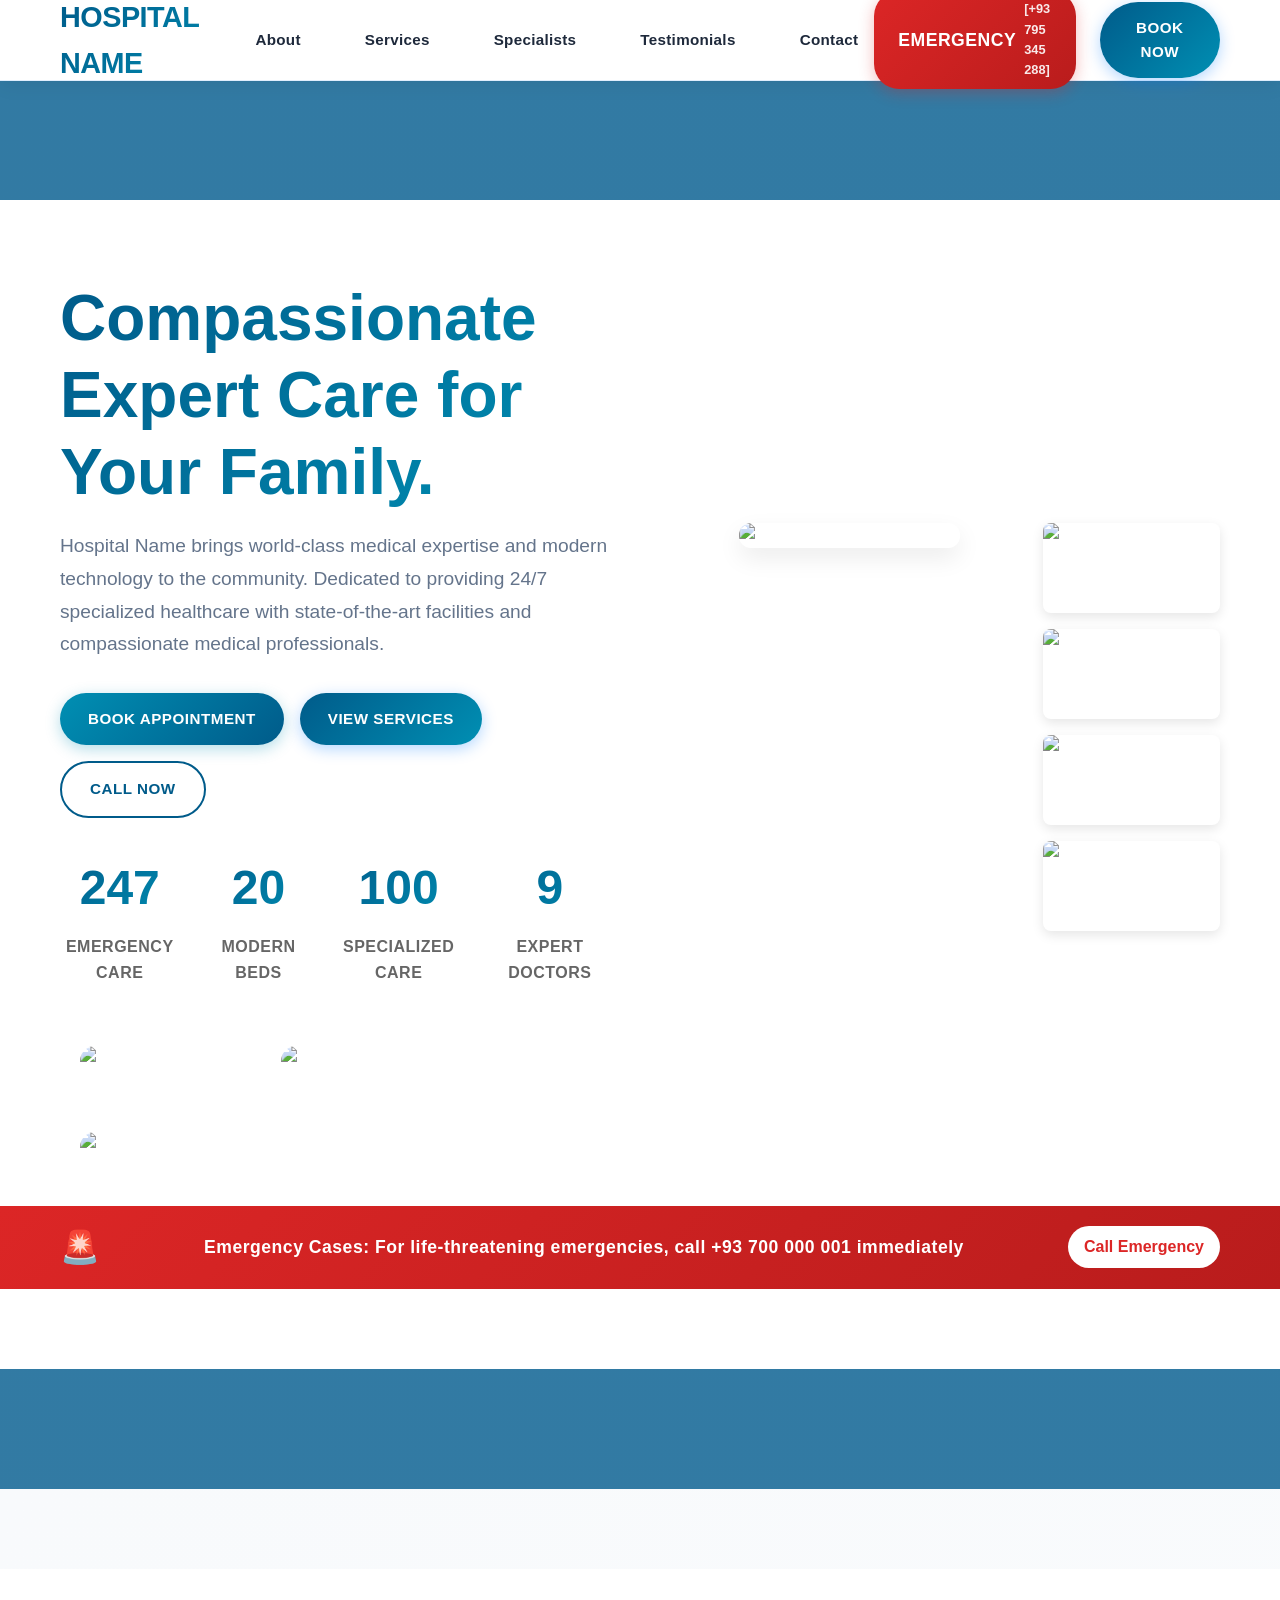
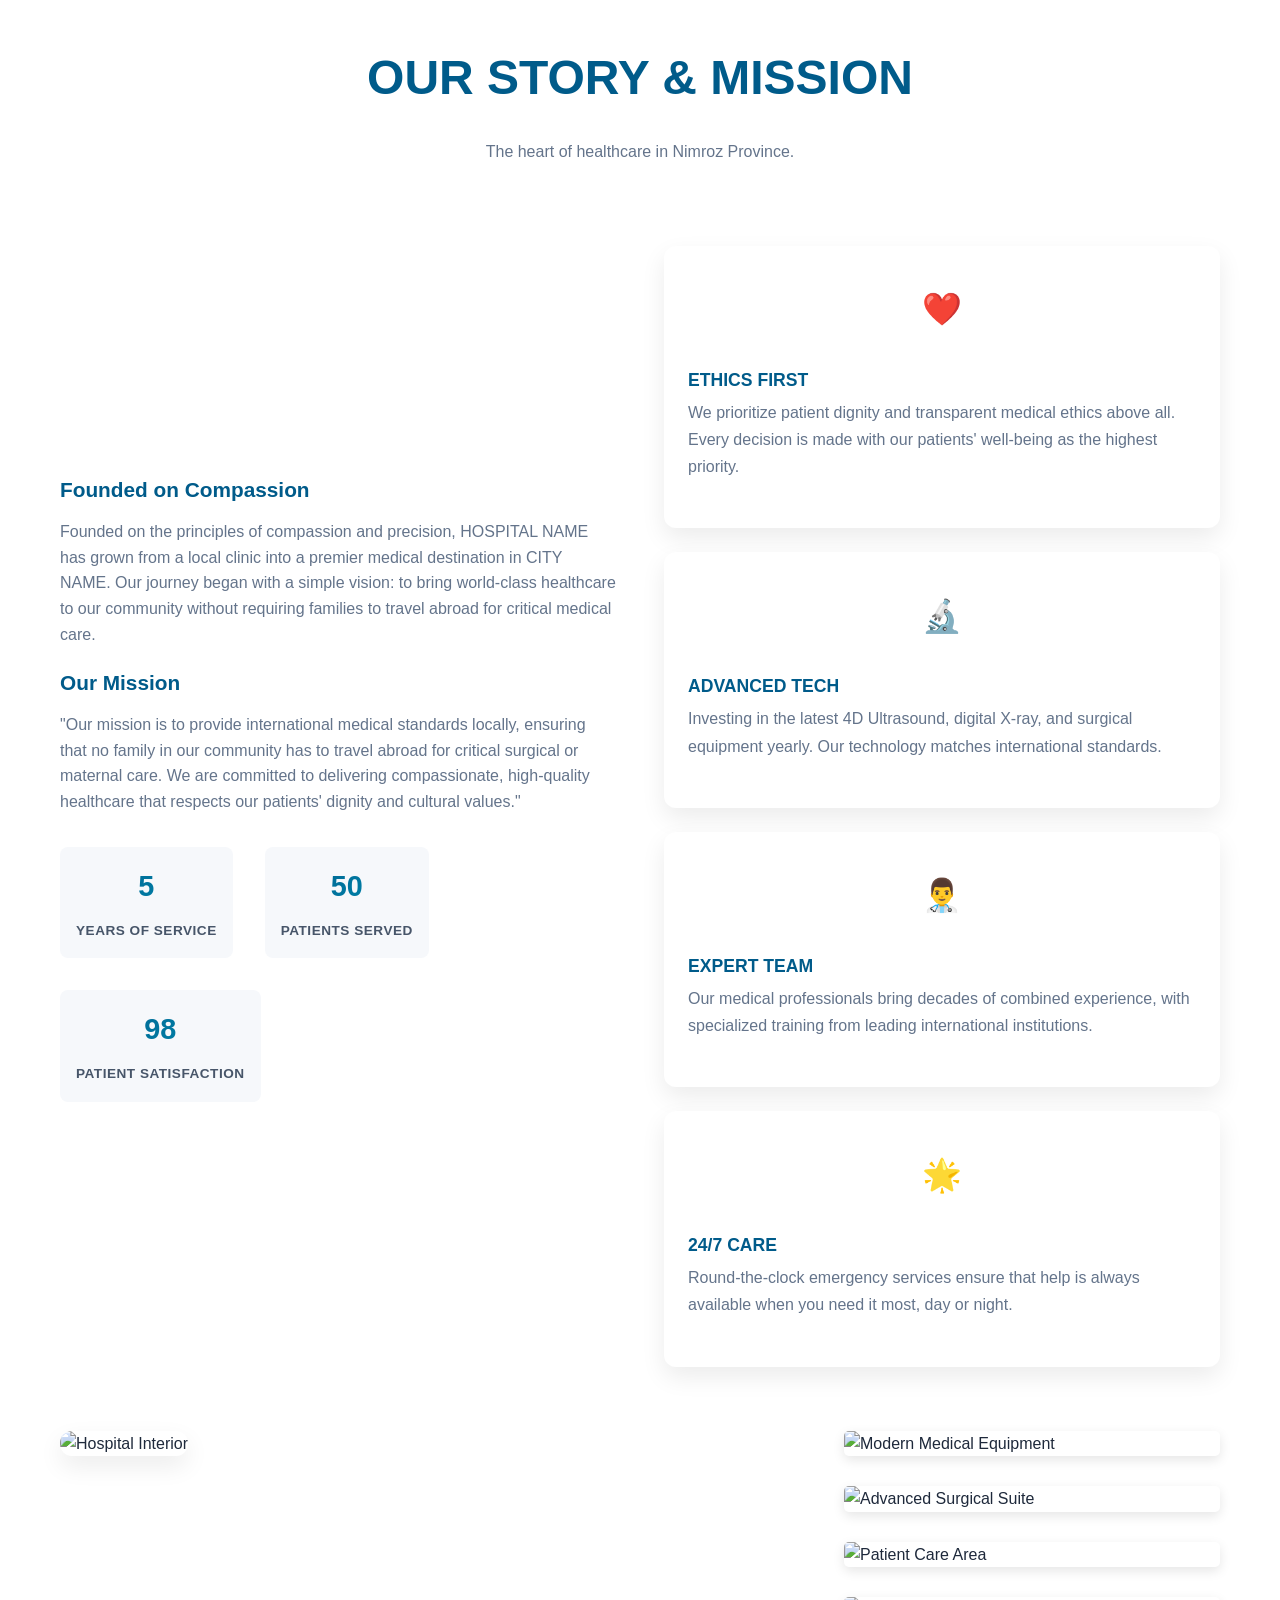
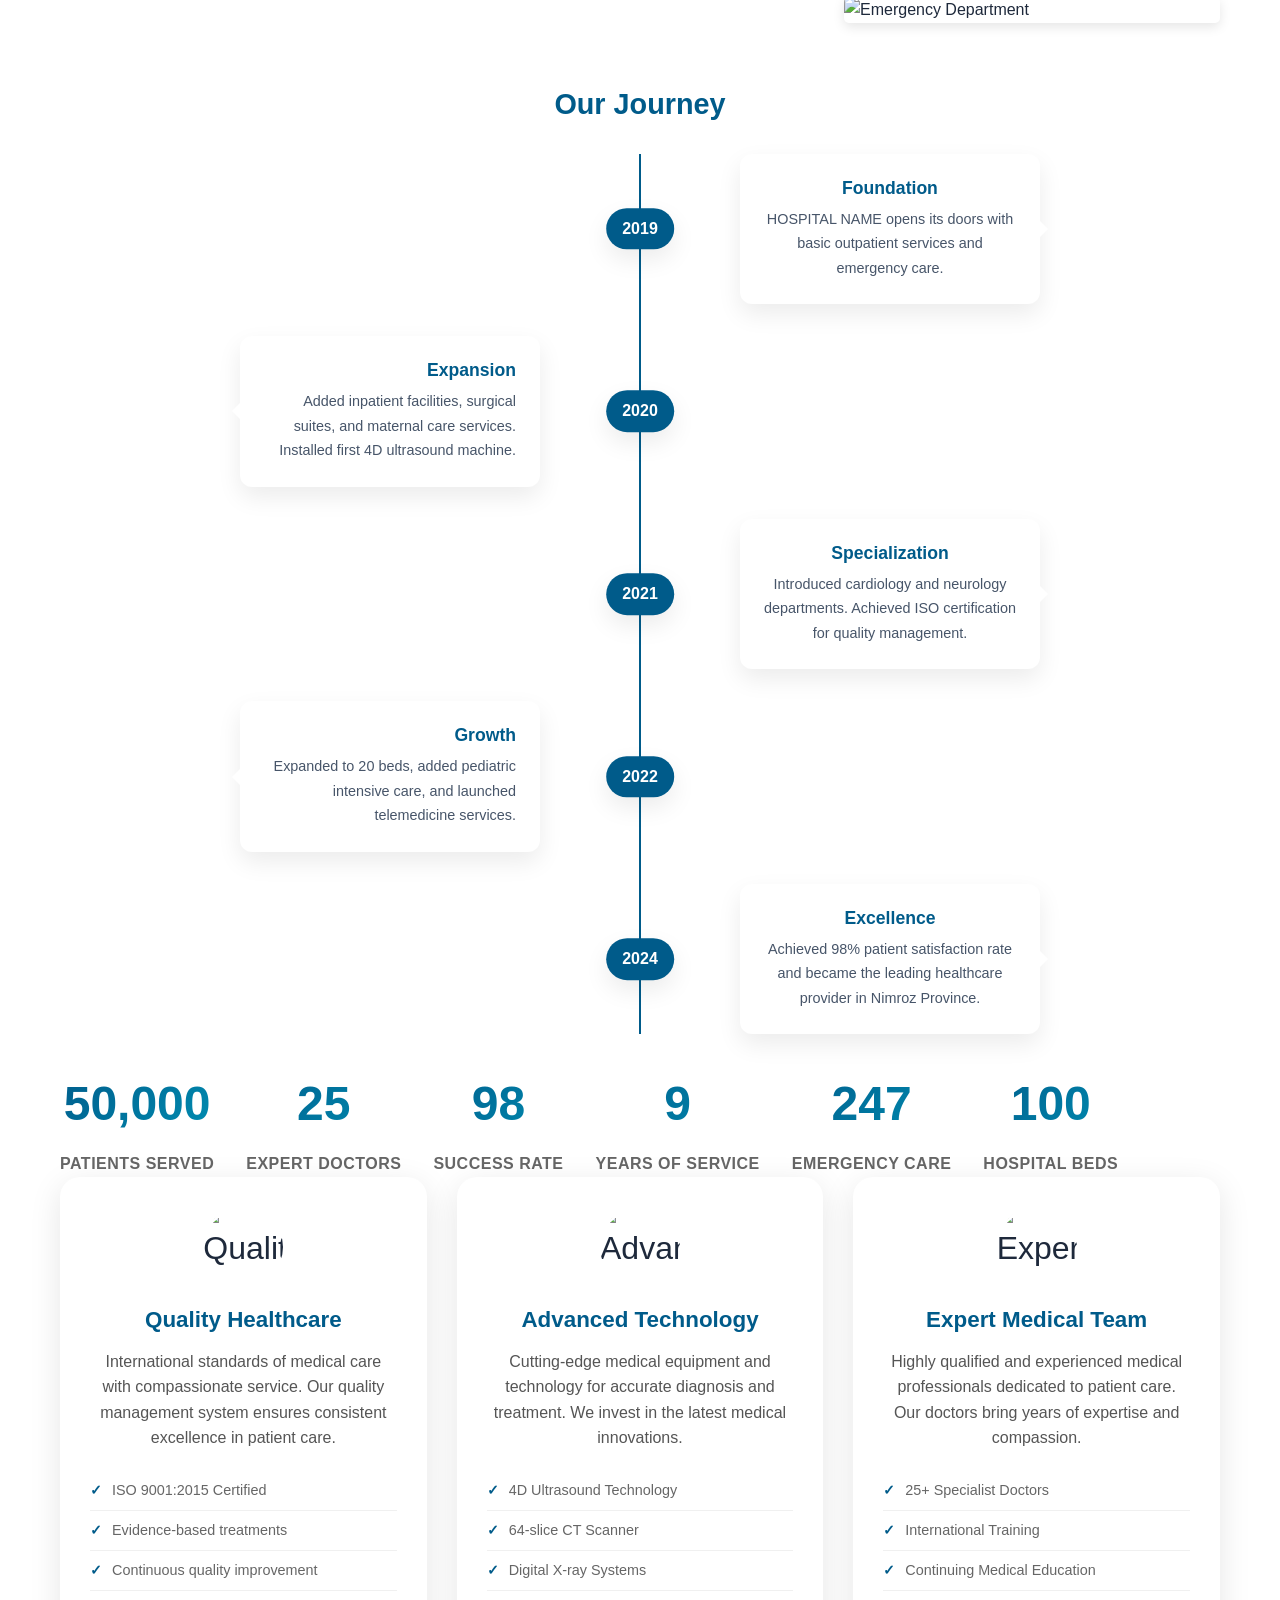
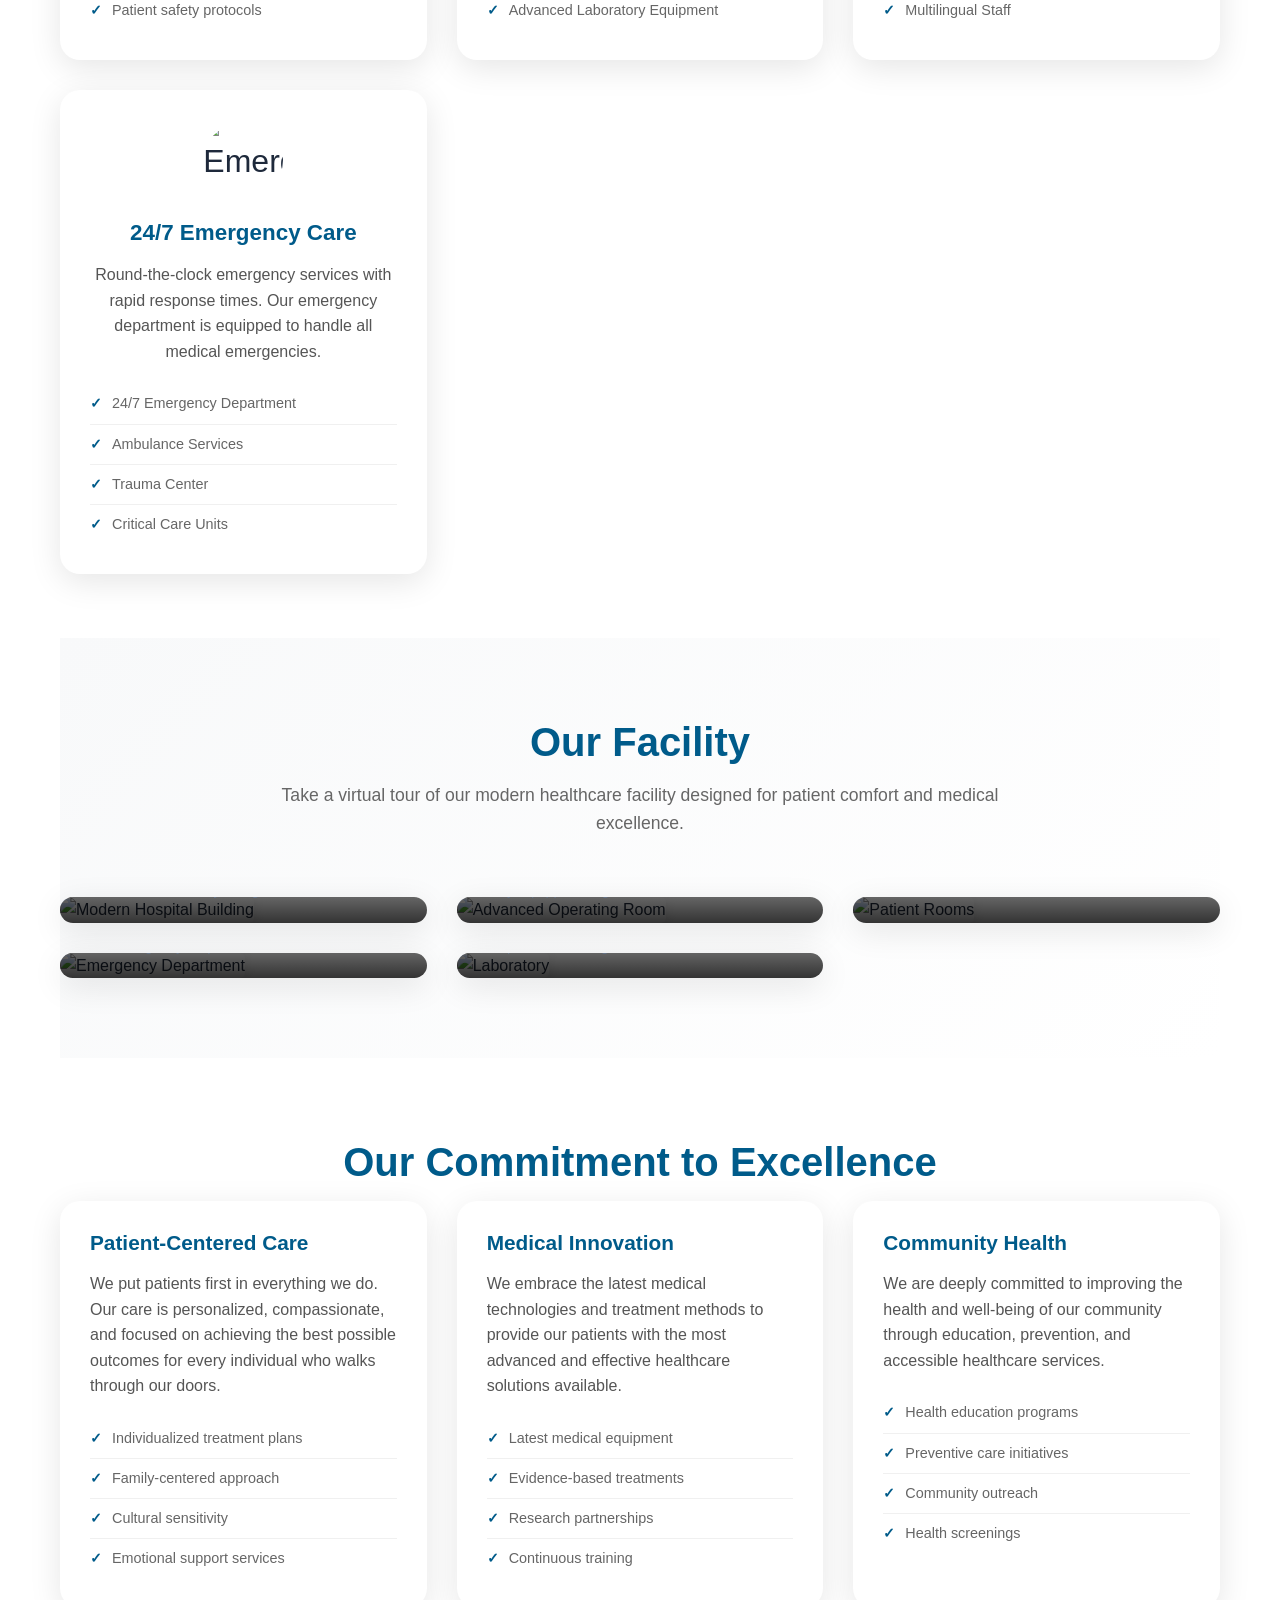
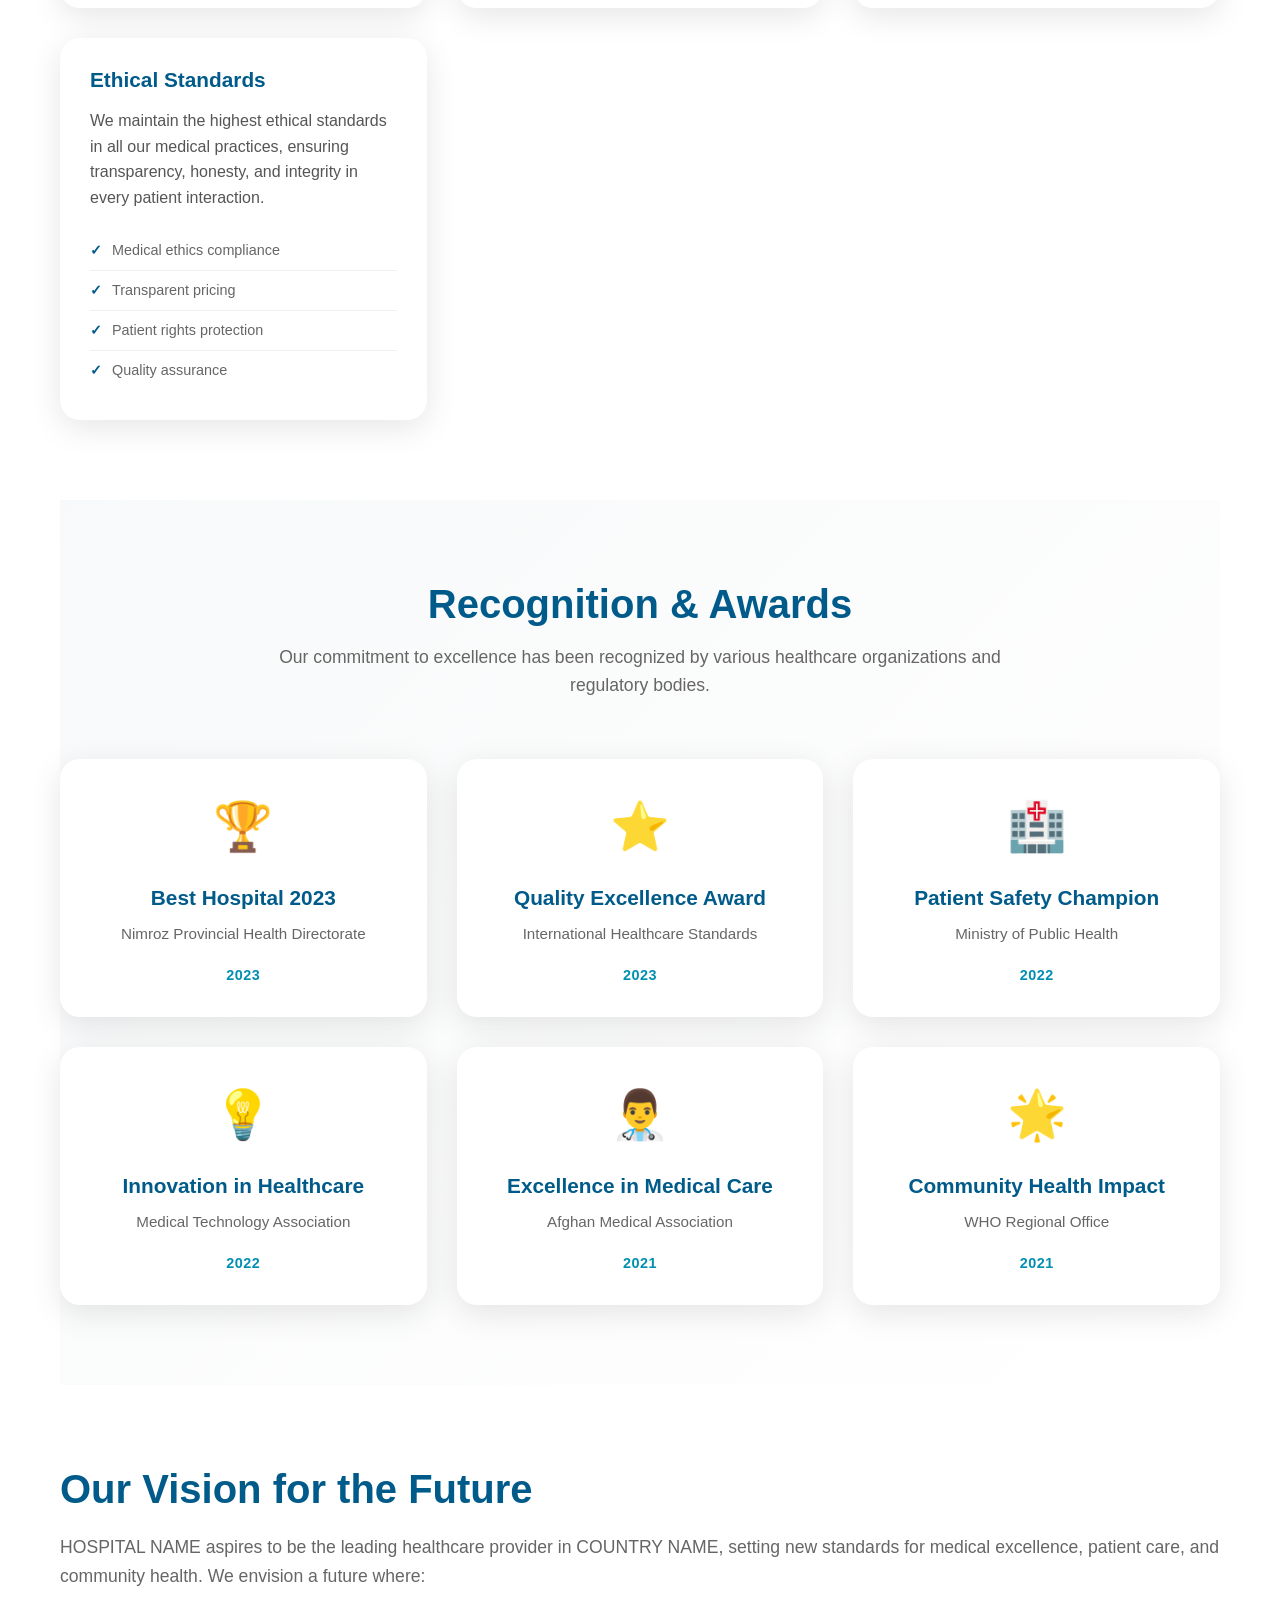
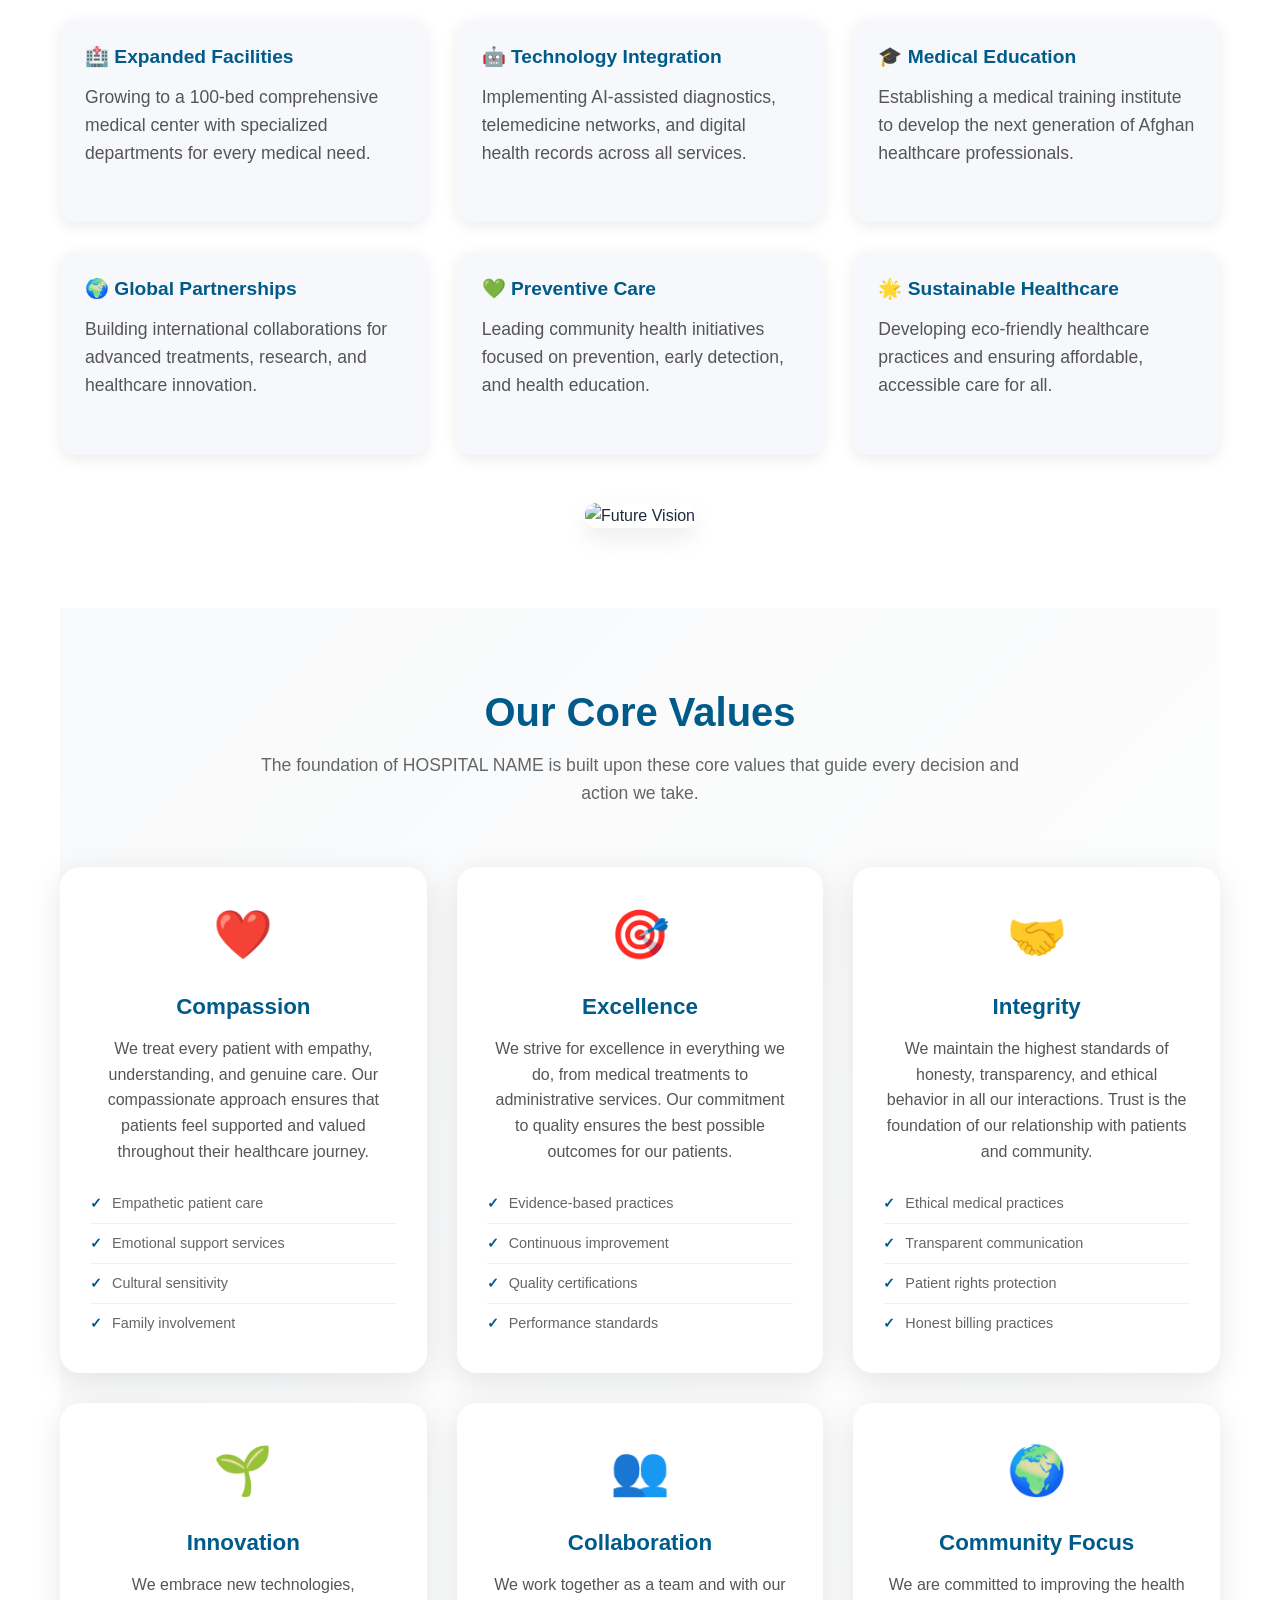
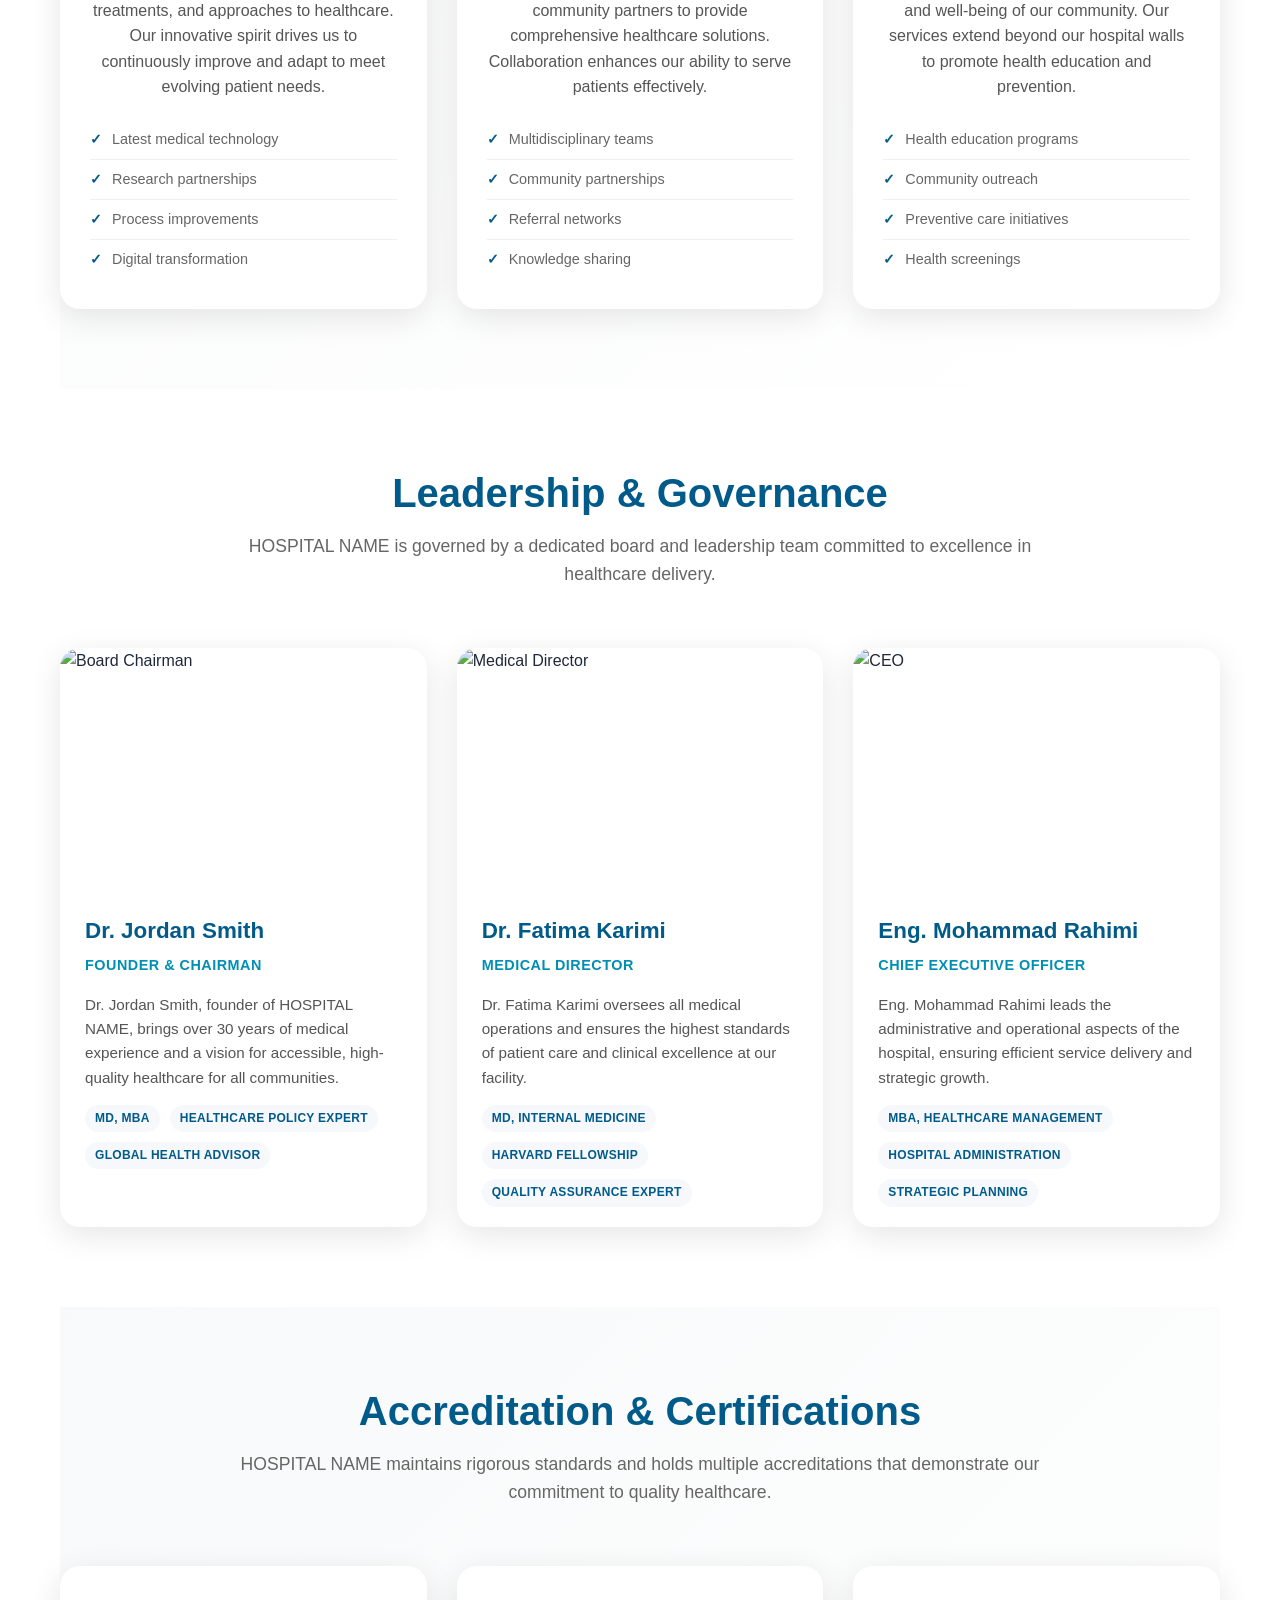
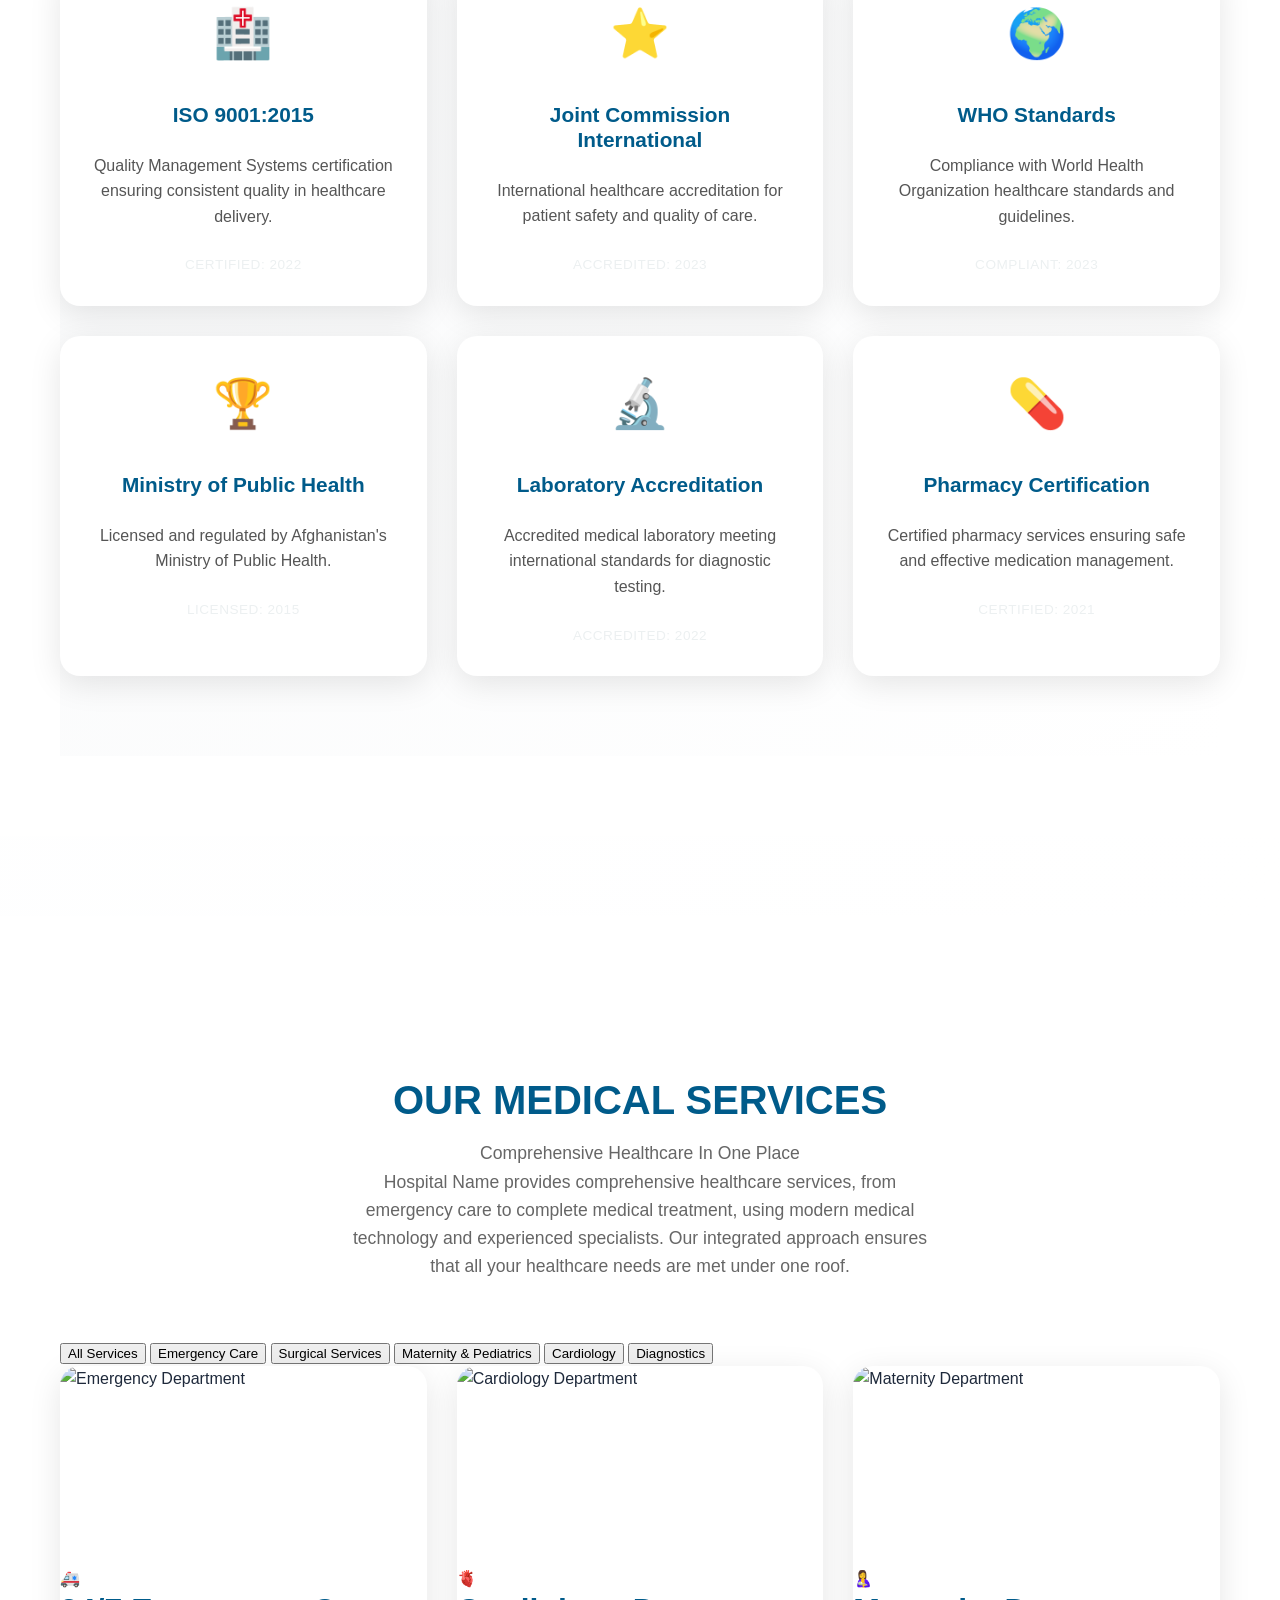
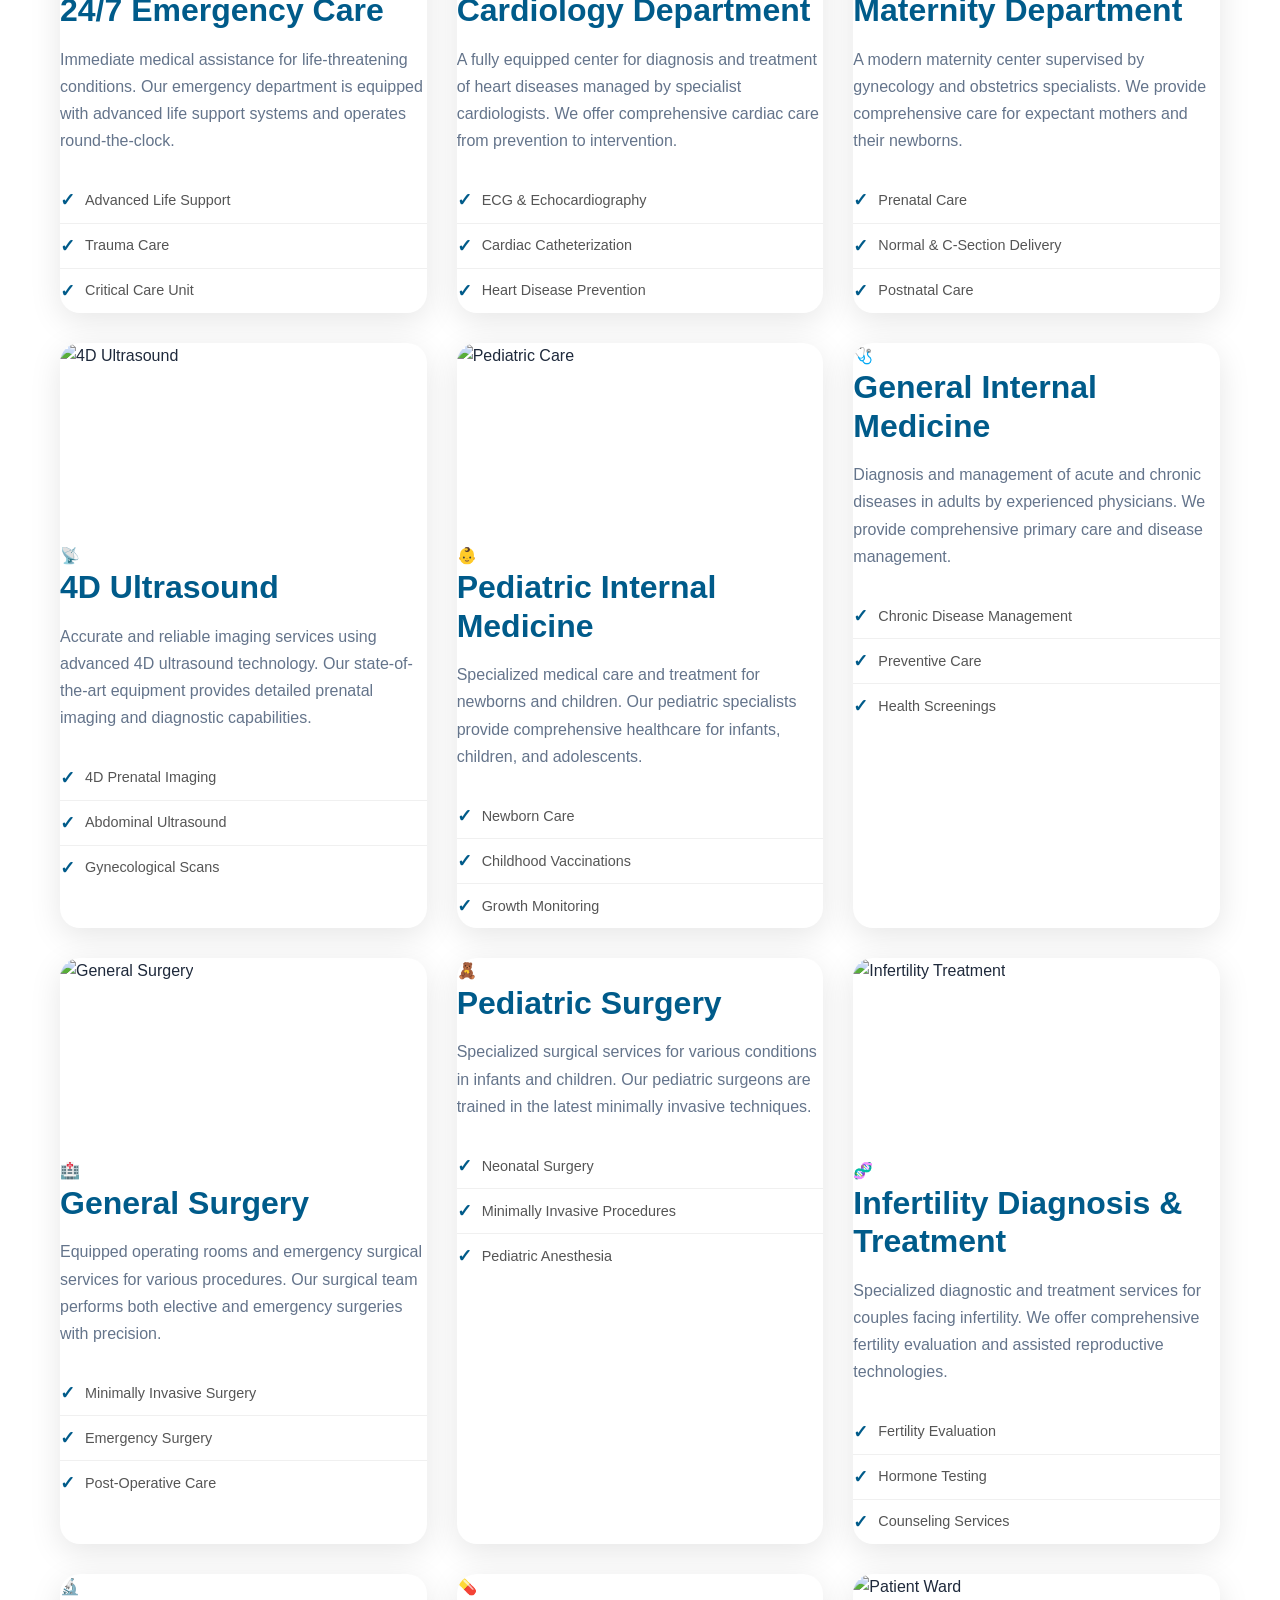
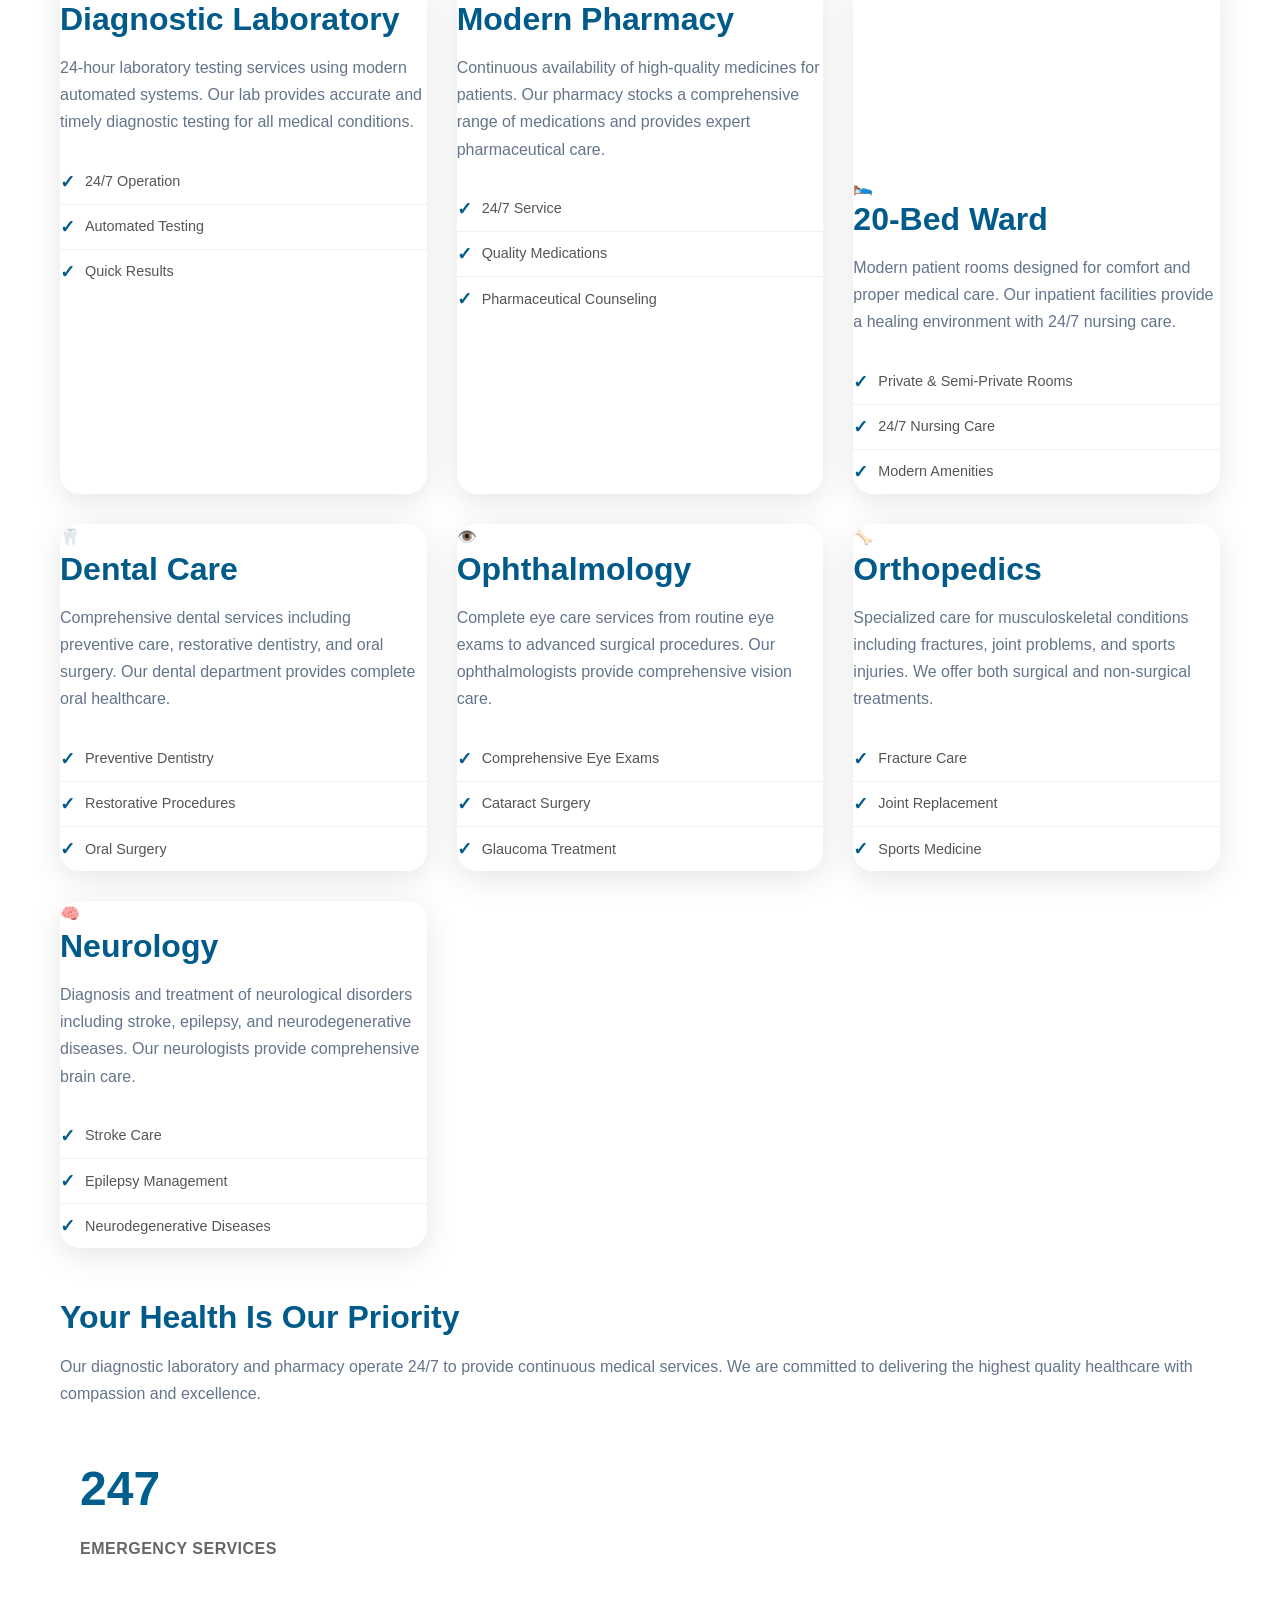
==== commit 9312ca6c: "structure finished" ====
--- a/index.html
+++ b/index.html
@@ -3,7 +3,7 @@
 <head>
   <meta charset="UTF-8" />
   <meta name="viewport" content="width=device-width, initial-scale=1.0" />
-  <title>MADANI SPECIALTY HOSPITAL | Compassionate Expert Care for Your Family</title>
+  <title>HOSPITAL NAME | Compassionate Expert Care for Your Family</title>
   <link rel="stylesheet" href="css/reset.css" />
   <link rel="stylesheet" href="css/layout.css" />
   <link rel="stylesheet" href="css/styles.css" />
--- a/css/styles.css
+++ b/css/styles.css
@@ -1,606 +1,3718 @@
-/* Typography */
-h1, h2, h3, h4 {
-  font-weight: 600;
-  margin-bottom: 20px;
-  line-height: 1.2;
-}
-
-h1 { font-size: 3rem; }
-h2 { font-size: 2.5rem; text-align: center; margin-bottom: 40px; }
-h3 { font-size: 1.5rem; }
-h4 { font-size: 1.2rem; }
-p { margin-bottom: 15px; }
-
-/* Header & Navigation */
-.logo {
-  font-size: 1.8rem;
-  font-weight: 700;
-  color: var(--primary-color);
-  text-decoration: none;
-}
-
-.nav-links {
-  display: flex;
-  list-style: none;
-}
-
-#topbar a {
-  color: var(--text-light);
-  text-decoration: none;
-}
-
-.nav-links li {
-  margin-left: 30px;
-}
-
-.nav-links a {
-  text-decoration: none;
-  color: var(--text-dark);
-  font-weight: 600;
-  transition: color 0.3s ease;
-}
-
-.nav-links a:hover {
-  color: var(--secondary-color);
-}
-
-/* Buttons */
-.btn {
-  padding: 12px 24px;
-  border-radius: 5px;
-  text-decoration: none;
-  font-weight: 600;
-  transition: all 0.3s ease;
-}
-
-.btn-primary {
-  background-color: var(--primary-color);
-  color: var(--text-light);
-}
-
-.btn-primary:hover {
-  background-color: #00416a;
-}
-
-.btn-secondary {
-  background-color: var(--secondary-color);
-  color: var(--text-light);
-}
-
-.btn-secondary:hover {
-  background-color: #008acb;
-}
-
-/* Hero Section */
-#hero {
-  background: linear-gradient(rgba(0, 90, 141, 0.8), rgba(0, 90, 141, 0.8)), url('https://images.pexels.com/photos/247786/pexels-photo-247786.jpeg?auto=compress&cs=tinysrgb&w=1260&h=750&dpr=1') no-repeat center center/cover;
-  color: var(--text-light);
-  text-align: center;
-  padding: 120px 0;
-}
-
-#hero h1 {
-  margin-bottom: 20px;
-}
-
-#hero p {
-  font-size: 1.2rem;
-  max-width: 600px;
-  margin: 0 auto 30px auto;
-}
-
-/* Featured Cards */
-.icon-box {
-  padding: 30px 20px;
-  background: #fff;
-  box-shadow: 0 5px 25px rgba(0,0,0,0.1);
-  border-radius: 5px;
-  transition: all 0.3s ease;
-  text-align: center;
-}
-.icon-box i {
-  font-size: 32px;
-  color: var(--primary-color);
-  margin-bottom: 15px;
-}
-.icon-box:hover {
-  transform: translateY(-5px);
-}
-
-/* Counts */
-.count-number {
-  font-size: 2.5rem;
-  font-weight: 700;
-  color: var(--primary-color);
-  display: block;
-}
-
-/* About Section */
-.about-image img {
-  width: 100%;
-  height: auto;
-  border-radius: 10px;
-}
-
-/* Cards (Services & Team) */
-.card {
-  background: #fff;
-  padding: 30px;
-  border-radius: 10px;
-  box-shadow: 0 4px 15px rgba(0,0,0,0.08);
-  text-align: center;
-}
-
-.card .icon i {
-  font-size: 36px;
-  color: var(--secondary-color);
-  background: var(--accent-color);
-  padding: 20px;
-  border-radius: 50%;
-  margin-bottom: 15px;
-}
-
-#team .card img {
-  width: 120px;
-  height: 120px;
-  border-radius: 50%;
-  object-fit: cover;
-  margin-bottom: 20px;
-}
-
-/* Appointment Form */
-.appointment-form input, 
-.appointment-form select, 
-.appointment-form textarea {
-  width: 100%;
-  padding: 10px 15px;
-  border: 1px solid #ced4da;
-  border-radius: 4px;
-  outline: none;
-  font-family: inherit;
-}
-.appointment-form textarea {
-  height: 120px;
-  margin-bottom: 20px;
-  resize: vertical;
-}
-.appointment-form button {
-  border: none;
-  cursor: pointer;
-  width: 100%;
-}
-
-/* Departments */
-.dept-tabs li {
-  padding: 15px;
-  cursor: pointer;
-  border-left: 3px solid transparent;
-  background: #f1f1f1;
-  margin-bottom: 5px;
-  font-weight: 600;
-}
-.dept-tabs li:hover, .dept-tabs li.active {
-  border-left-color: var(--primary-color);
-  background: #fff;
-  color: var(--primary-color);
-}
-.dept-details img {
-  width: 100%;
-  border-radius: 5px;
-  margin-top: 15px;
-}
-
-/* Gallery */
-.gallery-grid img {
-  width: 100%;
-  height: 100%;
-  object-fit: cover;
-  border-radius: 5px;
-  transition: 0.3s;
-}
-.gallery-grid img:hover { transform: scale(1.03); }
-
-/* FAQ Section */
-.faq-item {
-  border-bottom: 1px solid #ddd;
-  padding: 15px 0;
-}
-.faq-question {
-  cursor: pointer;
-  font-weight: 600;
-  position: relative;
-}
-.faq-question::after {
-  content: '+';
-  position: absolute;
-  right: 15px;
-  font-size: 1.5rem;
-  transition: transform 0.3s ease;
-}
-.faq-item.active .faq-question::after {
-  transform: rotate(45deg);
-}
-.faq-answer {
-  max-height: 0;
-  overflow: hidden;
-  transition: max-height 0.3s ease;
-}
-
-/* Testimonials */
-.testimonials-slider {
-  display: flex;
-  flex-wrap: wrap;
-  gap: 20px;
-  justify-content: center;
-}
-.testimonial-item {
-  background: var(--accent-color);
-  padding: 30px;
-  border-radius: 8px;
-  max-width: 400px;
-  font-style: italic;
-}
-.testimonial-item h4 {
-  margin-bottom: 5px;
-  margin-top: 15px;
-  font-style: normal;
-  font-size: 1.1rem;
-}
-
-/* Contact Section */
-#contact {
-  text-align: center;
-}
-.contact-info-box {
-  text-align: left;
-}
-.info-item {
-  margin-bottom: 20px;
-  display: flex;
-  align-items: center;
-  gap: 15px;
-}
-.info-item i {
-  font-size: 20px;
-  color: var(--primary-color);
-  background: var(--accent-color);
-  width: 44px;
-  height: 44px;
-  display: flex;
-  justify-content: center;
-  align-items: center;
-  border-radius: 50%;
-}
-
-.footer-socials a {
-  margin: 0 10px;
-  color: #fff;
-  font-size: 1.2rem;
-}
-
-/* Hamburger Menu */
-.hamburger {
-  display: none;
-  cursor: pointer;
-}
-
-.hamburger span {
-  display: block;
-  width: 25px;
-  height: 3px;
-  margin: 5px 0;
-  background: var(--text-dark);
-  transition: all 0.3s ease;
-}
-
-@media (max-width: 768px) {
-  h1 { font-size: 2.5rem; }
-  h2 { font-size: 2rem; }
-
-  .nav-links {
-    display: none;
-    flex-direction: column;
-    position: absolute;
-    top: 80px;
-    left: 0;
-    width: 100%;
-    background: #fff;
-    text-align: center;
-  }
-  .nav-links.active { display: flex; }
-  .nav-links li { margin: 15px 0; }
-  .btn-primary { display: none; }
-  .hamburger { display: block; }
-}/ *   H e r o   s t a t s   * / 
- . h e r o - s t a t s   { 
-     d i s p l a y :   f l e x ; 
-     g a p :   2 r e m ; 
-     m a r g i n - t o p :   2 r e m ; 
- } 
- 
- . s t a t   { 
-     t e x t - a l i g n :   c e n t e r ; 
- } 
- 
- . s t a t - n u m b e r   { 
-     f o n t - s i z e :   2 r e m ; 
-     f o n t - w e i g h t :   7 0 0 ; 
-     c o l o r :   v a r ( - - p r i m a r y ) ; 
-     d i s p l a y :   b l o c k ; 
- } 
- 
- . s t a t - l a b e l   { 
-     f o n t - s i z e :   0 . 9 r e m ; 
-     c o l o r :   v a r ( - - m u t e d ) ; 
-     t e x t - t r a n s f o r m :   u p p e r c a s e ; 
-     l e t t e r - s p a c i n g :   0 . 5 p x ; 
- } 
- 
- / *   A b o u t   s e c t i o n   * / 
- . a b o u t - c o n t e n t   { 
-     d i s p l a y :   g r i d ; 
-     g r i d - t e m p l a t e - c o l u m n s :   1 f r   1 f r ; 
-     g a p :   3 r e m ; 
-     a l i g n - i t e m s :   c e n t e r ; 
- } 
- 
- . a b o u t - f e a t u r e s   { 
-     d i s p l a y :   g r i d ; 
-     g a p :   1 . 5 r e m ; 
-     m a r g i n - t o p :   2 r e m ; 
- } 
- 
- . f e a t u r e   { 
-     b a c k g r o u n d :   v a r ( - - s u r f a c e ) ; 
-     p a d d i n g :   1 . 5 r e m ; 
-     b o r d e r - r a d i u s :   v a r ( - - r a d i u s ) ; 
-     b o x - s h a d o w :   v a r ( - - s h a d o w ) ; 
- } 
- 
- . f e a t u r e   h 3   { 
-     m a r g i n :   0   0   0 . 5 r e m ; 
-     c o l o r :   v a r ( - - p r i m a r y ) ; 
- } 
- 
- / *   S e r v i c e s   i c o n s   * / 
- . s e r v i c e - i c o n   { 
-     f o n t - s i z e :   2 r e m ; 
-     m a r g i n - b o t t o m :   1 r e m ; 
-     d i s p l a y :   b l o c k ; 
- } 
- 
- / *   T e a m   f i l t e r s   * / 
- . t e a m - f i l t e r s   { 
-     d i s p l a y :   f l e x ; 
-     j u s t i f y - c o n t e n t :   c e n t e r ; 
-     g a p :   1 r e m ; 
-     m a r g i n - b o t t o m :   2 r e m ; 
-     f l e x - w r a p :   w r a p ; 
- } 
- 
- . f i l t e r - b t n   { 
-     p a d d i n g :   0 . 7 5 r e m   1 . 5 r e m ; 
-     b o r d e r :   2 p x   s o l i d   v a r ( - - p r i m a r y ) ; 
-     b a c k g r o u n d :   t r a n s p a r e n t ; 
-     c o l o r :   v a r ( - - p r i m a r y ) ; 
-     b o r d e r - r a d i u s :   9 9 9 p x ; 
-     c u r s o r :   p o i n t e r ; 
-     f o n t - w e i g h t :   6 0 0 ; 
-     t r a n s i t i o n :   a l l   1 5 0 m s   e a s e ; 
- } 
- 
- . f i l t e r - b t n . a c t i v e , 
- . f i l t e r - b t n : h o v e r   { 
-     b a c k g r o u n d :   v a r ( - - p r i m a r y ) ; 
-     c o l o r :   w h i t e ; 
- } 
- 
- / *   T e a m   c a r d s   * / 
- . t e a m - c a r d   { 
-     b a c k g r o u n d :   v a r ( - - s u r f a c e ) ; 
-     b o r d e r - r a d i u s :   v a r ( - - r a d i u s ) ; 
-     o v e r f l o w :   h i d d e n ; 
-     b o x - s h a d o w :   v a r ( - - s h a d o w ) ; 
-     t r a n s i t i o n :   t r a n s f o r m   1 5 0 m s   e a s e ,   b o x - s h a d o w   1 5 0 m s   e a s e ; 
- } 
- 
- . t e a m - c a r d : h o v e r   { 
-     t r a n s f o r m :   t r a n s l a t e Y ( - 5 p x ) ; 
-     b o x - s h a d o w :   0   1 4 p x   3 0 p x   r g b a ( 0 ,   0 ,   0 ,   0 . 1 2 ) ; 
- } 
- 
- . t e a m - c a r d   i m g   { 
-     w i d t h :   1 0 0 % ; 
-     h e i g h t :   2 0 0 p x ; 
-     o b j e c t - f i t :   c o v e r ; 
- } 
- 
- . t e a m - c a r d   h 3   { 
-     m a r g i n :   1 r e m   1 . 5 r e m   0 . 5 r e m ; 
- } 
- 
- . t e a m - c a r d   . s p e c i a l t y   { 
-     c o l o r :   v a r ( - - p r i m a r y ) ; 
-     f o n t - w e i g h t :   6 0 0 ; 
-     m a r g i n :   0   1 . 5 r e m   1 r e m ; 
-     t e x t - t r a n s f o r m :   u p p e r c a s e ; 
-     f o n t - s i z e :   0 . 9 r e m ; 
-     l e t t e r - s p a c i n g :   0 . 5 p x ; 
- } 
- 
- . t e a m - c a r d   p   { 
-     m a r g i n :   0   1 . 5 r e m   1 . 5 r e m ; 
-     c o l o r :   v a r ( - - m u t e d ) ; 
- } 
- 
- . t e a m - c a r d   a   { 
-     d i s p l a y :   b l o c k ; 
-     m a r g i n :   0   1 . 5 r e m   1 . 5 r e m ; 
- } 
- 
- / *   T e s t i m o n i a l s   * / 
- . t e s t i m o n i a l s - g r i d   { 
-     d i s p l a y :   g r i d ; 
-     g r i d - t e m p l a t e - c o l u m n s :   r e p e a t ( a u t o - f i t ,   m i n m a x ( 3 0 0 p x ,   1 f r ) ) ; 
-     g a p :   2 r e m ; 
- } 
- 
- . t e s t i m o n i a l - c a r d   { 
-     b a c k g r o u n d :   v a r ( - - s u r f a c e ) ; 
-     p a d d i n g :   2 r e m ; 
-     b o r d e r - r a d i u s :   v a r ( - - r a d i u s ) ; 
-     b o x - s h a d o w :   v a r ( - - s h a d o w ) ; 
-     t e x t - a l i g n :   c e n t e r ; 
- } 
- 
- . t e s t i m o n i a l - s t a r s   { 
-     c o l o r :   # f b b f 2 4 ; 
-     f o n t - s i z e :   1 . 5 r e m ; 
-     m a r g i n - b o t t o m :   1 r e m ; 
- } 
- 
- . t e s t i m o n i a l - a u t h o r   { 
-     d i s p l a y :   f l e x ; 
-     a l i g n - i t e m s :   c e n t e r ; 
-     j u s t i f y - c o n t e n t :   c e n t e r ; 
-     g a p :   1 r e m ; 
-     m a r g i n - t o p :   1 . 5 r e m ; 
- } 
- 
- . a u t h o r - i n i t i a l   { 
-     w i d t h :   5 0 p x ; 
-     h e i g h t :   5 0 p x ; 
-     b o r d e r - r a d i u s :   5 0 % ; 
-     b a c k g r o u n d :   v a r ( - - p r i m a r y ) ; 
-     c o l o r :   w h i t e ; 
-     d i s p l a y :   f l e x ; 
-     a l i g n - i t e m s :   c e n t e r ; 
-     j u s t i f y - c o n t e n t :   c e n t e r ; 
-     f o n t - w e i g h t :   7 0 0 ; 
-     f o n t - s i z e :   1 . 2 r e m ; 
- } 
- 
- . t e s t i m o n i a l - a u t h o r   d i v   { 
-     t e x t - a l i g n :   l e f t ; 
- } 
- 
- . t e s t i m o n i a l - a u t h o r   s t r o n g   { 
-     d i s p l a y :   b l o c k ; 
-     c o l o r :   v a r ( - - t e x t ) ; 
- } 
- 
- . t e s t i m o n i a l - a u t h o r   s p a n   { 
-     c o l o r :   v a r ( - - m u t e d ) ; 
-     f o n t - s i z e :   0 . 9 r e m ; 
- } 
- 
- / *   C o n t a c t   m a p   * / 
- . c o n t a c t - m a p   { 
-     b o r d e r - r a d i u s :   v a r ( - - r a d i u s ) ; 
-     o v e r f l o w :   h i d d e n ; 
-     b o x - s h a d o w :   v a r ( - - s h a d o w ) ; 
- } 
- 
- . c o n t a c t - m a p   i f r a m e   { 
-     w i d t h :   1 0 0 % ; 
-     h e i g h t :   3 0 0 p x ; 
-     b o r d e r :   n o n e ; 
- } 
- 
- / *   F o o t e r   * / 
- . f o o t e r - c o n t e n t   { 
-     d i s p l a y :   g r i d ; 
-     g r i d - t e m p l a t e - c o l u m n s :   2 f r   1 f r   1 f r ; 
-     g a p :   3 r e m ; 
- } 
- 
- . f o o t e r - b r a n d   h 3   { 
-     c o l o r :   w h i t e ; 
-     m a r g i n - b o t t o m :   1 r e m ; 
- } 
- 
- . f o o t e r - b r a n d   p   { 
-     c o l o r :   r g b a ( 2 5 5 ,   2 5 5 ,   2 5 5 ,   0 . 8 ) ; 
-     m a r g i n - b o t t o m :   1 r e m ; 
- } 
- 
- . f o o t e r - s o c i a l   { 
-     d i s p l a y :   f l e x ; 
-     g a p :   1 r e m ; 
- } 
- 
- . f o o t e r - s o c i a l   a   { 
-     c o l o r :   r g b a ( 2 5 5 ,   2 5 5 ,   2 5 5 ,   0 . 8 ) ; 
-     f o n t - s i z e :   1 . 5 r e m ; 
-     t r a n s i t i o n :   c o l o r   1 5 0 m s   e a s e ; 
- } 
- 
- . f o o t e r - s o c i a l   a : h o v e r   { 
-     c o l o r :   w h i t e ; 
- } 
- 
- . f o o t e r - n a v   h 4 , 
- . f o o t e r - s t a t u s   h 4   { 
-     c o l o r :   w h i t e ; 
-     m a r g i n - b o t t o m :   1 r e m ; 
- } 
- 
- . f o o t e r - n a v   a   { 
-     d i s p l a y :   b l o c k ; 
-     c o l o r :   r g b a ( 2 5 5 ,   2 5 5 ,   2 5 5 ,   0 . 8 ) ; 
-     m a r g i n - b o t t o m :   0 . 5 r e m ; 
-     t r a n s i t i o n :   c o l o r   1 5 0 m s   e a s e ; 
- } 
- 
- . f o o t e r - n a v   a : h o v e r   { 
-     c o l o r :   w h i t e ; 
- } 
- 
- . f o o t e r - s t a t u s   p   { 
-     c o l o r :   r g b a ( 2 5 5 ,   2 5 5 ,   2 5 5 ,   0 . 8 ) ; 
-     m a r g i n - b o t t o m :   0 . 5 r e m ; 
- } 
- 
- / *   E m e r g e n c y   h e a d e r   * / 
- . e m e r g e n c y   { 
-     b a c k g r o u n d :   # d c 2 6 2 6 ; 
-     c o l o r :   w h i t e ; 
-     p a d d i n g :   0 . 5 r e m   1 r e m ; 
-     b o r d e r - r a d i u s :   9 9 9 p x ; 
-     f o n t - w e i g h t :   6 0 0 ; 
-     f o n t - s i z e :   0 . 9 r e m ; 
- } 
- 
- . h e a d e r - a c t i o n s   { 
-     d i s p l a y :   f l e x ; 
-     a l i g n - i t e m s :   c e n t e r ; 
-     g a p :   1 r e m ; 
- } 
- 
- / *   R e s p o n s i v e   u p d a t e s   * / 
- @ m e d i a   ( m a x - w i d t h :   8 6 0 p x )   { 
-     . h e r o - s t a t s   { 
-         f l e x - d i r e c t i o n :   c o l u m n ; 
-         g a p :   1 r e m ; 
-     } 
- 
-     . a b o u t - c o n t e n t   { 
-         g r i d - t e m p l a t e - c o l u m n s :   1 f r ; 
-     } 
- 
-     . f o o t e r - c o n t e n t   { 
-         g r i d - t e m p l a t e - c o l u m n s :   1 f r ; 
-         g a p :   2 r e m ; 
-     } 
- 
-     . t e a m - f i l t e r s   { 
-         j u s t i f y - c o n t e n t :   c e n t e r ; 
-     } 
- 
-     . h e a d e r - a c t i o n s   { 
-         f l e x - d i r e c t i o n :   c o l u m n ; 
-         g a p :   0 . 5 r e m ; 
-     } 
- } - 
- +/* CSS Custom Properties */
+:root {
+  --primary-color: #005b8a;
+  --secondary-color: #008fb3;
+  --accent-color: #f6f8fb;
+  --text-dark: #1e293b;
+  --text-light: #ffffff;
+  --muted: #475569;
+  --radius: 12px;
+  --shadow: 0 10px 25px rgba(0, 0, 0, 0.08);
+  --max-width: 1100px;
+
+  /* Additional variables for hospital brand styles */
+  --primary: #005b8a;
+  --secondary: #008fb3;
+  --background: #f6f8fb;
+  --surface: #ffffff;
+  --text: #1e293b;
+  --muted: #475569;
+  --radius: 12px;
+  --shadow: 0 10px 25px rgba(0, 0, 0, 0.08);
+  --max-width: 1100px;
+}
+
+/* Typography */
+h1, h2, h3, h4 {
+  font-weight: 600;
+  margin-bottom: 20px;
+  line-height: 1.2;
+}
+
+h1 { font-size: 3rem; }
+h2 { font-size: 2.5rem; text-align: center; margin-bottom: 40px; }
+h3 { font-size: 1.5rem; }
+h4 { font-size: 1.2rem; }
+p { margin-bottom: 15px; }
+
+/* Header & Navigation */
+.site-header {
+  background: rgba(255, 255, 255, 0.95);
+  backdrop-filter: blur(10px);
+  box-shadow: 0 2px 20px rgba(0, 0, 0, 0.08);
+  position: fixed;
+  top: 0;
+  left: 0;
+  right: 0;
+  z-index: 1000;
+  transition: all 0.3s ease;
+  border-bottom: 1px solid rgba(0, 123, 255, 0.1);
+}
+
+.site-header.scrolled {
+  background: rgba(255, 255, 255, 0.98);
+  box-shadow: 0 4px 30px rgba(0, 0, 0, 0.12);
+  transform: translateY(0);
+}
+
+.header-inner {
+  display: flex;
+  justify-content: space-between;
+  align-items: center;
+  height: 80px;
+  padding: 0 20px;
+}
+
+.logo {
+  font-size: 1.8rem;
+  font-weight: 700;
+  color: var(--primary-color);
+  text-decoration: none;
+  letter-spacing: -0.5px;
+  transition: all 0.3s ease;
+  background: linear-gradient(135deg, var(--primary-color), var(--secondary-color));
+  -webkit-background-clip: text;
+  -webkit-text-fill-color: transparent;
+  background-clip: text;
+}
+
+.logo:hover {
+  transform: scale(1.05);
+}
+
+.nav {
+  display: flex;
+  align-items: center;
+  gap: 2rem;
+}
+
+.nav a {
+  text-decoration: none;
+  color: var(--text-dark);
+  font-weight: 600;
+  font-size: 0.95rem;
+  transition: all 0.3s ease;
+  position: relative;
+  padding: 8px 16px;
+  border-radius: 25px;
+  letter-spacing: 0.3px;
+}
+
+.nav a:hover,
+.nav a.active {
+  color: var(--primary-color);
+  background: rgba(0, 123, 255, 0.1);
+  transform: translateY(-2px);
+}
+
+.nav a::after {
+  content: '';
+  position: absolute;
+  bottom: 0;
+  left: 50%;
+  width: 0;
+  height: 2px;
+  background: var(--primary-color);
+  transition: all 0.3s ease;
+  transform: translateX(-50%);
+}
+
+.nav a:hover::after,
+.nav a.active::after {
+  width: 80%;
+}
+
+.header-actions {
+  display: flex;
+  align-items: center;
+  gap: 1.5rem;
+}
+
+.emergency-link {
+  display: flex;
+  align-items: center;
+  gap: 8px;
+  padding: 8px 16px;
+  background: linear-gradient(135deg, #dc2626, #b91c1c);
+  color: white;
+  text-decoration: none;
+  border-radius: 25px;
+  font-weight: 600;
+  font-size: 0.85rem;
+  transition: all 0.3s ease;
+  box-shadow: 0 4px 15px rgba(220, 38, 38, 0.3);
+  animation: pulse 2s infinite;
+}
+
+.emergency-link:hover {
+  transform: translateY(-2px);
+  box-shadow: 0 6px 20px rgba(220, 38, 38, 0.4);
+  animation: none;
+}
+
+.emergency-link i {
+  font-size: 1rem;
+}
+
+.emergency-text {
+  font-weight: 700;
+  letter-spacing: 0.5px;
+}
+
+.emergency-number {
+  font-size: 0.8rem;
+  opacity: 0.9;
+}
+
+.btn-primary {
+  background: linear-gradient(135deg, var(--primary-color), var(--secondary-color));
+  color: var(--text-light);
+  border: none;
+  padding: 12px 24px;
+  border-radius: 25px;
+  font-weight: 600;
+  cursor: pointer;
+  transition: all 0.3s ease;
+  box-shadow: 0 4px 15px rgba(0, 123, 255, 0.3);
+  position: relative;
+  overflow: hidden;
+}
+
+.btn-primary::before {
+  content: '';
+  position: absolute;
+  top: 0;
+  left: -100%;
+  width: 100%;
+  height: 100%;
+  background: linear-gradient(90deg, transparent, rgba(255, 255, 255, 0.2), transparent);
+  transition: left 0.5s;
+}
+
+.btn-primary:hover::before {
+  left: 100%;
+}
+
+.btn-primary:hover {
+  transform: translateY(-2px);
+  box-shadow: 0 6px 20px rgba(0, 123, 255, 0.4);
+}
+
+.btn-primary:active {
+  transform: translateY(0);
+}
+
+/* Hamburger Menu */
+.hamburger {
+  display: none;
+  cursor: pointer;
+  padding: 8px;
+  border-radius: 5px;
+  transition: all 0.3s ease;
+}
+
+.hamburger:hover {
+  background: rgba(0, 123, 255, 0.1);
+}
+
+.hamburger span {
+  display: block;
+  width: 25px;
+  height: 3px;
+  margin: 5px 0;
+  background: var(--primary-color);
+  transition: all 0.3s ease;
+  border-radius: 2px;
+}
+
+.hamburger.active span:nth-child(1) {
+  transform: rotate(-45deg) translate(-5px, 6px);
+}
+
+.hamburger.active span:nth-child(2) {
+  opacity: 0;
+}
+
+.hamburger.active span:nth-child(3) {
+  transform: rotate(45deg) translate(-5px, -6px);
+}
+
+/* Mobile Navigation */
+@media (max-width: 1024px) {
+  .nav {
+    gap: 1.5rem;
+  }
+
+  .nav a {
+    font-size: 0.9rem;
+    padding: 6px 12px;
+  }
+
+  .header-actions {
+    gap: 1rem;
+  }
+
+  .emergency-link {
+    padding: 6px 12px;
+    font-size: 0.8rem;
+  }
+
+  .emergency-number {
+    display: none;
+  }
+}
+
+@media (max-width: 768px) {
+  .header-inner {
+    height: 70px;
+    padding: 0 15px;
+  }
+
+  .logo {
+    font-size: 1.5rem;
+  }
+
+  .nav {
+    position: fixed;
+    top: 70px;
+    left: -100%;
+    width: 100%;
+    height: calc(100vh - 70px);
+    background: rgba(255, 255, 255, 0.98);
+    backdrop-filter: blur(20px);
+    flex-direction: column;
+    justify-content: flex-start;
+    align-items: center;
+    padding-top: 3rem;
+    gap: 2rem;
+    transition: left 0.3s ease;
+    box-shadow: 0 0 50px rgba(0, 0, 0, 0.1);
+    border-top: 1px solid rgba(0, 123, 255, 0.1);
+  }
+
+  .nav.active {
+    left: 0;
+  }
+
+  .nav a {
+    font-size: 1.1rem;
+    padding: 12px 24px;
+    width: 200px;
+    text-align: center;
+    border-radius: 15px;
+    margin: 0;
+  }
+
+  .nav a:hover {
+    background: rgba(0, 123, 255, 0.1);
+    transform: translateY(-3px);
+  }
+
+  .header-actions {
+    display: none;
+  }
+
+  .hamburger {
+    display: block;
+  }
+
+  .hamburger.active {
+    background: rgba(0, 123, 255, 0.1);
+  }
+}
+
+@media (max-width: 480px) {
+  .header-inner {
+    height: 65px;
+  }
+
+  .logo {
+    font-size: 1.3rem;
+  }
+
+  .nav {
+    top: 65px;
+    height: calc(100vh - 65px);
+  }
+
+  .nav a {
+    width: 180px;
+    font-size: 1rem;
+  }
+}
+
+/* Body padding for fixed header */
+body {
+  padding-top: 80px;
+}
+
+@media (max-width: 768px) {
+  body {
+    padding-top: 70px;
+  }
+}
+
+@media (max-width: 480px) {
+  body {
+    padding-top: 65px;
+  }
+}
+
+/* Smooth scrolling */
+html {
+  scroll-behavior: smooth;
+}
+
+/* Loading animation for nav */
+.nav-loading {
+  opacity: 0;
+  transform: translateY(-10px);
+  animation: navFadeIn 0.5s ease forwards;
+}
+
+@keyframes navFadeIn {
+  to {
+    opacity: 1;
+    transform: translateY(0);
+  }
+}
+
+/* Pulse animation for emergency button */
+@keyframes pulse {
+  0%, 100% {
+    transform: scale(1);
+    box-shadow: 0 4px 15px rgba(220, 38, 38, 0.3);
+  }
+  50% {
+    transform: scale(1.05);
+    box-shadow: 0 6px 20px rgba(220, 38, 38, 0.4);
+  }
+}
+
+/* Buttons */
+.btn {
+  padding: 12px 24px;
+  border-radius: 5px;
+  text-decoration: none;
+  font-weight: 600;
+  transition: all 0.3s ease;
+}
+
+.btn-primary {
+  background-color: var(--primary-color);
+  color: var(--text-light);
+}
+
+.btn-primary:hover {
+  background-color: #00416a;
+}
+
+.btn-secondary {
+  background-color: var(--secondary-color);
+  color: var(--text-light);
+}
+
+.btn-secondary:hover {
+  background-color: #008acb;
+}
+
+/* Hero Section */
+#hero {
+  background: linear-gradient(rgba(0, 90, 141, 0.8), rgba(0, 90, 141, 0.8)), url('https://images.pexels.com/photos/247786/pexels-photo-247786.jpeg?auto=compress&cs=tinysrgb&w=1260&h=750&dpr=1') no-repeat center center/cover;
+  color: var(--text-light);
+  text-align: center;
+  padding: 120px 0;
+}
+
+#hero h1 {
+  margin-bottom: 20px;
+}
+
+#hero p {
+  font-size: 1.2rem;
+  max-width: 600px;
+  margin: 0 auto 30px auto;
+}
+
+/* Enhanced Hero Styles */
+.hero-inner {
+  display: grid;
+  grid-template-columns: 1fr 1fr;
+  gap: 4rem;
+  align-items: center;
+  margin-bottom: 2rem;
+}
+
+.hero-content {
+  text-align: left;
+}
+
+.hero-actions {
+  display: flex;
+  gap: 1rem;
+  margin: 2rem 0;
+  flex-wrap: wrap;
+}
+
+.btn-outline {
+  background: transparent;
+  color: var(--text-light);
+  border: 2px solid var(--text-light);
+}
+
+.btn-outline:hover {
+  background: var(--text-light);
+  color: var(--primary);
+}
+
+.hero-stats {
+  display: flex;
+  gap: 2rem;
+  margin-top: 2rem;
+}
+
+.stat {
+  text-align: center;
+}
+
+.stat-number {
+  font-size: 2rem;
+  font-weight: 700;
+  color: var(--primary);
+  display: block;
+}
+
+.stat-label {
+  font-size: 0.9rem;
+  color: var(--muted);
+  text-transform: uppercase;
+  letter-spacing: 0.5px;
+}
+
+/* Trust Indicators */
+.hero-trust {
+  display: flex;
+  gap: 2rem;
+  margin-top: 3rem;
+  flex-wrap: wrap;
+}
+
+.trust-item {
+  display: flex;
+  align-items: center;
+  gap: 0.75rem;
+  background: rgba(255, 255, 255, 0.1);
+  padding: 0.75rem 1.25rem;
+  border-radius: 50px;
+  backdrop-filter: blur(10px);
+}
+
+.trust-item img {
+  width: 30px;
+  height: 30px;
+  border-radius: 50%;
+  object-fit: cover;
+}
+
+.trust-item span {
+  font-weight: 600;
+  font-size: 0.9rem;
+}
+
+/* Hero Gallery */
+.hero-gallery {
+  display: grid;
+  grid-template-columns: 2fr 1fr;
+  gap: 1rem;
+}
+
+.hero-main-image img {
+  width: 100%;
+  height: 400px;
+  object-fit: cover;
+  border-radius: var(--radius);
+  box-shadow: var(--shadow);
+}
+
+.hero-thumbnails {
+  display: grid;
+  grid-template-rows: repeat(4, 1fr);
+  gap: 1rem;
+}
+
+.hero-thumbnails img {
+  width: 100%;
+  height: 90px;
+  object-fit: cover;
+  border-radius: 8px;
+  box-shadow: 0 4px 12px rgba(0, 0, 0, 0.1);
+  transition: transform 0.3s ease;
+}
+
+.hero-thumbnails img:hover {
+  transform: scale(1.05);
+}
+
+/* Emergency Banner */
+.emergency-banner {
+  background: linear-gradient(135deg, #dc2626 0%, #b91c1c 100%);
+  padding: 1rem 0;
+  margin-top: 2rem;
+}
+
+.emergency-content {
+  display: flex;
+  align-items: center;
+  justify-content: space-between;
+  gap: 2rem;
+}
+
+.emergency-icon {
+  font-size: 2rem;
+  animation: pulse 2s infinite;
+}
+
+.emergency-text {
+  flex: 1;
+  font-weight: 600;
+  color: white;
+}
+
+.emergency-btn {
+  background: white;
+  color: #dc2626;
+  padding: 0.5rem 1rem;
+  border-radius: 25px;
+  text-decoration: none;
+  font-weight: 600;
+  transition: all 0.3s ease;
+}
+
+.emergency-btn:hover {
+  background: #f3f4f6;
+  transform: scale(1.05);
+}
+
+@keyframes pulse {
+  0%, 100% { transform: scale(1); }
+  50% { transform: scale(1.1); }
+}
+
+/* Featured Cards */
+.icon-box {
+  padding: 30px 20px;
+  background: #fff;
+  box-shadow: 0 5px 25px rgba(0,0,0,0.1);
+  border-radius: 5px;
+  transition: all 0.3s ease;
+  text-align: center;
+}
+.icon-box i {
+  font-size: 32px;
+  color: var(--primary-color);
+  margin-bottom: 15px;
+}
+.icon-box:hover {
+  transform: translateY(-5px);
+}
+
+/* Counts */
+.count-number {
+  font-size: 2.5rem;
+  font-weight: 700;
+  color: var(--primary-color);
+  display: block;
+}
+
+/* About Section */
+.about-image img {
+  width: 100%;
+  height: auto;
+  border-radius: 10px;
+}
+
+/* Enhanced About Styles */
+.about-header {
+  text-align: center;
+  margin-bottom: 3rem;
+}
+
+.about-content {
+  display: grid;
+  grid-template-columns: 1fr 1fr;
+  gap: 3rem;
+  align-items: center;
+  margin-bottom: 4rem;
+}
+
+.about-text h3 {
+  color: var(--primary);
+  margin-bottom: 1rem;
+  font-size: 1.3rem;
+}
+
+.about-text p {
+  margin-bottom: 1.5rem;
+  line-height: 1.6;
+}
+
+.mission-stats {
+  display: flex;
+  gap: 2rem;
+  margin-top: 2rem;
+  flex-wrap: wrap;
+}
+
+.mission-stat {
+  text-align: center;
+  background: var(--background);
+  padding: 1rem;
+  border-radius: 8px;
+  min-width: 120px;
+}
+
+.mission-stat .stat-number {
+  font-size: 1.8rem;
+  font-weight: 700;
+  color: var(--primary);
+  display: block;
+}
+
+.mission-stat .stat-label {
+  font-size: 0.85rem;
+  color: var(--muted);
+  text-transform: uppercase;
+  letter-spacing: 0.5px;
+}
+
+.about-features {
+  display: grid;
+  gap: 1.5rem;
+  margin-top: 2rem;
+}
+
+.feature {
+  background: var(--surface);
+  padding: 1.5rem;
+  border-radius: var(--radius);
+  box-shadow: var(--shadow);
+  transition: transform 0.3s ease;
+}
+
+.feature:hover {
+  transform: translateY(-5px);
+}
+
+.feature-icon {
+  font-size: 2rem;
+  margin-bottom: 1rem;
+  display: block;
+}
+
+.feature h3 {
+  margin: 0 0 0.5rem;
+  color: var(--primary);
+  font-size: 1.1rem;
+}
+
+/* About Gallery */
+.about-gallery {
+  display: grid;
+  grid-template-columns: 2fr 1fr;
+  gap: 2rem;
+  margin-bottom: 4rem;
+}
+
+.gallery-main img {
+  width: 100%;
+  height: 400px;
+  object-fit: cover;
+  border-radius: var(--radius);
+  box-shadow: var(--shadow);
+}
+
+.gallery-grid {
+  display: grid;
+  grid-template-columns: 1fr 1fr;
+  gap: 1rem;
+}
+
+.gallery-grid img {
+  width: 100%;
+  height: 190px;
+  object-fit: cover;
+  border-radius: 8px;
+  box-shadow: 0 4px 12px rgba(0, 0, 0, 0.1);
+  transition: transform 0.3s ease;
+}
+
+.gallery-grid img:hover {
+  transform: scale(1.05);
+}
+
+/* Timeline */
+.timeline {
+  text-align: center;
+}
+
+.timeline h3 {
+  color: var(--primary);
+  margin-bottom: 2rem;
+  font-size: 1.8rem;
+}
+
+.timeline-container {
+  position: relative;
+  max-width: 800px;
+  margin: 0 auto;
+}
+
+.timeline-container::before {
+  content: '';
+  position: absolute;
+  left: 50%;
+  top: 0;
+  bottom: 0;
+  width: 2px;
+  background: var(--primary);
+  transform: translateX(-50%);
+}
+
+.timeline-item {
+  display: flex;
+  justify-content: flex-end;
+  margin-bottom: 2rem;
+  position: relative;
+}
+
+.timeline-item:nth-child(even) {
+  justify-content: flex-start;
+}
+
+.timeline-item:nth-child(even) .timeline-content {
+  text-align: right;
+}
+
+.timeline-date {
+  position: absolute;
+  left: 50%;
+  top: 50%;
+  transform: translate(-50%, -50%);
+  background: var(--primary);
+  color: white;
+  padding: 0.5rem 1rem;
+  border-radius: 50px;
+  font-weight: 600;
+  z-index: 2;
+  box-shadow: var(--shadow);
+}
+
+.timeline-content {
+  background: var(--surface);
+  padding: 1.5rem;
+  border-radius: var(--radius);
+  box-shadow: var(--shadow);
+  max-width: 300px;
+  position: relative;
+}
+
+.timeline-content::before {
+  content: '';
+  position: absolute;
+  top: 50%;
+  width: 0;
+  height: 0;
+  border: 8px solid transparent;
+  transform: translateY(-50%);
+}
+
+.timeline-item:nth-child(odd) .timeline-content::before {
+  right: -16px;
+  border-left-color: var(--surface);
+}
+
+.timeline-item:nth-child(even) .timeline-content::before {
+  left: -16px;
+  border-right-color: var(--surface);
+}
+
+.timeline-content h4 {
+  color: var(--primary);
+  margin-bottom: 0.5rem;
+  font-size: 1.1rem;
+}
+
+.timeline-content p {
+  margin: 0;
+  color: var(--muted);
+  font-size: 0.9rem;
+}
+
+/* Cards (Services & Team) */
+.card {
+  background: #fff;
+  padding: 30px;
+  border-radius: 10px;
+  box-shadow: 0 4px 15px rgba(0,0,0,0.08);
+  text-align: center;
+}
+
+.card .icon i {
+  font-size: 36px;
+  color: var(--secondary-color);
+  background: var(--accent-color);
+  padding: 20px;
+  border-radius: 50%;
+  margin-bottom: 15px;
+}
+
+#team .card img {
+  width: 120px;
+  height: 120px;
+  border-radius: 50%;
+  object-fit: cover;
+  margin-bottom: 20px;
+}
+
+/* Appointment Form */
+.appointment-form input,
+.appointment-form select,
+.appointment-form textarea {
+  width: 100%;
+  padding: 10px 15px;
+  border: 1px solid #ced4da;
+  border-radius: 4px;
+  outline: none;
+  font-family: inherit;
+}
+.appointment-form textarea {
+  height: 120px;
+  margin-bottom: 20px;
+  resize: vertical;
+}
+.appointment-form button {
+  border: none;
+  cursor: pointer;
+  width: 100%;
+}
+
+/* Departments */
+.dept-tabs li {
+  padding: 15px;
+  cursor: pointer;
+  border-left: 3px solid transparent;
+  background: #f1f1f1;
+  margin-bottom: 5px;
+  font-weight: 600;
+}
+.dept-tabs li:hover, .dept-tabs li.active {
+  border-left-color: var(--primary-color);
+  background: #fff;
+  color: var(--primary-color);
+}
+.dept-details img {
+  width: 100%;
+  border-radius: 5px;
+  margin-top: 15px;
+}
+
+/* Enhanced Services Section */
+.services-section {
+  padding: 80px 0;
+  background: linear-gradient(135deg, #f8f9fa 0%, #e9ecef 100%);
+}
+
+.services-header {
+  text-align: center;
+  margin-bottom: 60px;
+}
+
+.services-header h2 {
+  font-size: 2.5rem;
+  color: var(--primary-color);
+  margin-bottom: 15px;
+  font-weight: 700;
+}
+
+.services-header p {
+  font-size: 1.1rem;
+  color: #666;
+  max-width: 600px;
+  margin: 0 auto;
+  line-height: 1.6;
+}
+
+.services-filter {
+  display: flex;
+  justify-content: center;
+  flex-wrap: wrap;
+  gap: 10px;
+  margin-bottom: 40px;
+}
+
+.filter-btn {
+  padding: 12px 24px;
+  border: 2px solid var(--primary-color);
+  background: transparent;
+  color: var(--primary-color);
+  border-radius: 25px;
+  cursor: pointer;
+  font-weight: 600;
+  transition: all 0.3s ease;
+  font-size: 0.95rem;
+}
+
+.filter-btn:hover, .filter-btn.active {
+  background: var(--primary-color);
+  color: white;
+  transform: translateY(-2px);
+  box-shadow: 0 4px 15px rgba(0, 123, 255, 0.3);
+}
+
+.services-grid {
+  display: grid;
+  grid-template-columns: repeat(auto-fit, minmax(350px, 1fr));
+  gap: 30px;
+  margin-bottom: 50px;
+}
+
+.service-card {
+  background: white;
+  border-radius: 15px;
+  overflow: hidden;
+  box-shadow: 0 8px 25px rgba(0, 0, 0, 0.1);
+  transition: all 0.3s ease;
+  position: relative;
+}
+
+.service-card:hover {
+  transform: translateY(-10px);
+  box-shadow: 0 15px 35px rgba(0, 0, 0, 0.15);
+}
+
+.service-image {
+  height: 200px;
+  overflow: hidden;
+  position: relative;
+}
+
+.service-image img {
+  width: 100%;
+  height: 100%;
+  object-fit: cover;
+  transition: transform 0.3s ease;
+}
+
+.service-card:hover .service-image img {
+  transform: scale(1.05);
+}
+
+.service-category {
+  position: absolute;
+  top: 15px;
+  left: 15px;
+  background: var(--primary-color);
+  color: white;
+  padding: 5px 12px;
+  border-radius: 20px;
+  font-size: 0.8rem;
+  font-weight: 600;
+  text-transform: uppercase;
+}
+
+.service-content {
+  padding: 25px;
+}
+
+.service-content h3 {
+  font-size: 1.4rem;
+  color: var(--primary-color);
+  margin-bottom: 15px;
+  font-weight: 700;
+}
+
+.service-content p {
+  color: #666;
+  line-height: 1.6;
+  margin-bottom: 20px;
+}
+
+.service-features {
+  list-style: none;
+  padding: 0;
+  margin: 0;
+}
+
+.service-features li {
+  padding: 8px 0;
+  border-bottom: 1px solid #f0f0f0;
+  display: flex;
+  align-items: center;
+  font-size: 0.9rem;
+  color: #555;
+}
+
+.service-features li:last-child {
+  border-bottom: none;
+}
+
+.service-features li::before {
+  content: '✓';
+  color: var(--primary-color);
+  font-weight: bold;
+  margin-right: 10px;
+  font-size: 1.1rem;
+}
+
+.service-cta {
+  margin-top: 20px;
+  text-align: center;
+}
+
+.service-cta .btn {
+  padding: 12px 30px;
+  background: var(--primary-color);
+  color: white;
+  border: none;
+  border-radius: 25px;
+  font-weight: 600;
+  cursor: pointer;
+  transition: all 0.3s ease;
+  text-decoration: none;
+  display: inline-block;
+}
+
+.service-cta .btn:hover {
+  background: var(--secondary-color);
+  transform: translateY(-2px);
+  box-shadow: 0 5px 15px rgba(0, 123, 255, 0.4);
+}
+
+.services-stats {
+  background: white;
+  padding: 40px;
+  border-radius: 15px;
+  box-shadow: 0 5px 20px rgba(0, 0, 0, 0.08);
+  margin-top: 50px;
+}
+
+.services-stats h3 {
+  text-align: center;
+  color: var(--primary-color);
+  margin-bottom: 30px;
+  font-size: 1.8rem;
+  font-weight: 700;
+}
+
+.stats-grid {
+  display: grid;
+  grid-template-columns: repeat(auto-fit, minmax(200px, 1fr));
+  gap: 30px;
+  text-align: center;
+}
+
+.stat-item {
+  padding: 20px;
+}
+
+.stat-number {
+  font-size: 2.5rem;
+  font-weight: 700;
+  color: var(--primary-color);
+  display: block;
+  margin-bottom: 10px;
+}
+
+.stat-label {
+  font-size: 1rem;
+  color: #666;
+  font-weight: 600;
+}
+
+/* Enhanced Team Section */
+.team {
+  padding: 80px 0;
+  background: linear-gradient(135deg, #f8f9fa 0%, #ffffff 100%);
+}
+
+.team-header {
+  text-align: center;
+  margin-bottom: 50px;
+}
+
+.team-header h2 {
+  font-size: 2.5rem;
+  color: var(--primary-color);
+  margin-bottom: 15px;
+  font-weight: 700;
+}
+
+.team-header p {
+  font-size: 1.1rem;
+  color: #666;
+  max-width: 700px;
+  margin: 0 auto;
+  line-height: 1.6;
+}
+
+.team-stats {
+  display: flex;
+  justify-content: center;
+  gap: 40px;
+  margin-top: 30px;
+  flex-wrap: wrap;
+}
+
+.team-stats .stat {
+  text-align: center;
+  padding: 20px;
+  background: white;
+  border-radius: 10px;
+  box-shadow: 0 4px 15px rgba(0, 0, 0, 0.08);
+  min-width: 120px;
+}
+
+.team-stats .stat-number {
+  font-size: 2rem;
+  font-weight: 700;
+  color: var(--primary-color);
+  display: block;
+  margin-bottom: 5px;
+}
+
+.team-stats .stat-label {
+  font-size: 0.9rem;
+  color: #666;
+  font-weight: 600;
+}
+
+.team-filters {
+  display: flex;
+  justify-content: center;
+  flex-wrap: wrap;
+  gap: 10px;
+  margin-bottom: 40px;
+}
+
+.team-filters .filter-btn {
+  padding: 12px 24px;
+  border: 2px solid var(--primary-color);
+  background: transparent;
+  color: var(--primary-color);
+  border-radius: 25px;
+  cursor: pointer;
+  font-weight: 600;
+  transition: all 0.3s ease;
+  font-size: 0.9rem;
+}
+
+.team-filters .filter-btn:hover,
+.team-filters .filter-btn.active {
+  background: var(--primary-color);
+  color: white;
+  transform: translateY(-2px);
+  box-shadow: 0 4px 15px rgba(0, 123, 255, 0.3);
+}
+
+.team-grid {
+  display: grid;
+  grid-template-columns: repeat(auto-fit, minmax(350px, 1fr));
+  gap: 30px;
+  margin-bottom: 60px;
+}
+
+.team-card {
+  background: white;
+  border-radius: 15px;
+  overflow: hidden;
+  box-shadow: 0 8px 25px rgba(0, 0, 0, 0.1);
+  transition: all 0.3s ease;
+  opacity: 1;
+  transform: scale(1);
+}
+
+.team-card.hidden {
+  opacity: 0;
+  transform: scale(0.8);
+  pointer-events: none;
+}
+
+.team-card:hover {
+  transform: translateY(-10px);
+  box-shadow: 0 15px 35px rgba(0, 0, 0, 0.15);
+}
+
+.team-card-image {
+  position: relative;
+  overflow: hidden;
+  height: 280px;
+}
+
+.team-card-image img {
+  width: 100%;
+  height: 100%;
+  object-fit: cover;
+  transition: transform 0.3s ease;
+}
+
+.team-card:hover .team-card-image img {
+  transform: scale(1.05);
+}
+
+.team-card-overlay {
+  position: absolute;
+  top: 0;
+  left: 0;
+  right: 0;
+  bottom: 0;
+  background: rgba(0, 123, 255, 0.9);
+  display: flex;
+  align-items: center;
+  justify-content: center;
+  opacity: 0;
+  transition: opacity 0.3s ease;
+}
+
+.team-card:hover .team-card-overlay {
+  opacity: 1;
+}
+
+.team-card-social {
+  display: flex;
+  gap: 15px;
+}
+
+.team-card-social .social-link {
+  width: 40px;
+  height: 40px;
+  background: white;
+  border-radius: 50%;
+  display: flex;
+  align-items: center;
+  justify-content: center;
+  color: var(--primary-color);
+  text-decoration: none;
+  transition: all 0.3s ease;
+}
+
+.team-card-social .social-link:hover {
+  background: var(--primary-color);
+  color: white;
+  transform: translateY(-3px);
+}
+
+.team-card-content {
+  padding: 25px;
+}
+
+.team-card-content h3 {
+  font-size: 1.4rem;
+  color: var(--primary-color);
+  margin-bottom: 8px;
+  font-weight: 700;
+}
+
+.team-card-content .specialty {
+  color: var(--secondary-color);
+  font-weight: 600;
+  font-size: 0.9rem;
+  margin-bottom: 8px;
+  text-transform: uppercase;
+  letter-spacing: 0.5px;
+}
+
+.team-card-content .qualifications {
+  color: #666;
+  font-size: 0.85rem;
+  margin-bottom: 8px;
+  font-style: italic;
+}
+
+.team-card-content .experience {
+  color: var(--primary-color);
+  font-size: 0.9rem;
+  font-weight: 600;
+  margin-bottom: 15px;
+}
+
+.team-card-content p {
+  color: #555;
+  line-height: 1.6;
+  margin-bottom: 15px;
+  font-size: 0.95rem;
+}
+
+.team-card-features {
+  display: flex;
+  flex-wrap: wrap;
+  gap: 8px;
+  margin-bottom: 20px;
+}
+
+.team-card-features .feature {
+  background: var(--accent-color);
+  color: var(--primary-color);
+  padding: 4px 10px;
+  border-radius: 15px;
+  font-size: 0.75rem;
+  font-weight: 600;
+  text-transform: uppercase;
+  letter-spacing: 0.3px;
+}
+
+.team-card .btn {
+  display: inline-block;
+  padding: 12px 25px;
+  background: var(--primary-color);
+  color: white;
+  text-decoration: none;
+  border-radius: 25px;
+  font-weight: 600;
+  transition: all 0.3s ease;
+  text-align: center;
+  width: 100%;
+  box-sizing: border-box;
+}
+
+.team-card .btn:hover {
+  background: var(--secondary-color);
+  transform: translateY(-2px);
+  box-shadow: 0 5px 15px rgba(0, 123, 255, 0.4);
+}
+
+.team-cta-section {
+  background: var(--primary-color);
+  padding: 50px;
+  border-radius: 15px;
+  text-align: center;
+  color: white;
+  margin-top: 40px;
+}
+
+.team-cta-section h3 {
+  font-size: 2rem;
+  margin-bottom: 15px;
+  font-weight: 700;
+}
+
+.team-cta-section p {
+  font-size: 1.1rem;
+  margin-bottom: 25px;
+  opacity: 0.9;
+}
+
+.team-cta-section .btn-large {
+  padding: 15px 40px;
+  font-size: 1.1rem;
+  background: white;
+  color: var(--primary-color);
+  border-radius: 30px;
+  font-weight: 700;
+  text-decoration: none;
+  display: inline-block;
+  transition: all 0.3s ease;
+}
+
+.team-cta-section .btn-large:hover {
+  background: var(--accent-color);
+  transform: translateY(-3px);
+  box-shadow: 0 8px 25px rgba(255, 255, 255, 0.3);
+}
+
+/* Gallery */
+.gallery-grid img {
+  width: 100%;
+  height: 100%;
+  object-fit: cover;
+  border-radius: 5px;
+  transition: 0.3s;
+}
+.gallery-grid img:hover { transform: scale(1.03); }
+
+/* FAQ Section */
+.faq-item {
+  border-bottom: 1px solid #ddd;
+  padding: 15px 0;
+}
+.faq-question {
+  cursor: pointer;
+  font-weight: 600;
+  position: relative;
+}
+.faq-question::after {
+  content: '+';
+  position: absolute;
+  right: 15px;
+  font-size: 1.5rem;
+  transition: transform 0.3s ease;
+}
+.faq-item.active .faq-question::after {
+  transform: rotate(45deg);
+}
+.faq-answer {
+  max-height: 0;
+  overflow: hidden;
+  transition: max-height 0.3s ease;
+}
+
+/* Enhanced Testimonials Section */
+.testimonials {
+  padding: 80px 0;
+  background: linear-gradient(135deg, #f8f9fa 0%, #ffffff 100%);
+}
+
+.testimonials-header {
+  text-align: center;
+  margin-bottom: 50px;
+}
+
+.testimonials-header h2 {
+  font-size: 2.5rem;
+  color: var(--primary-color);
+  margin-bottom: 15px;
+  font-weight: 700;
+}
+
+.testimonials-header p {
+  font-size: 1.1rem;
+  color: #666;
+  max-width: 800px;
+  margin: 0 auto;
+  line-height: 1.6;
+}
+
+.testimonials-stats {
+  display: flex;
+  justify-content: center;
+  gap: 40px;
+  margin-top: 30px;
+  flex-wrap: wrap;
+}
+
+.testimonials-stats .stat {
+  text-align: center;
+  padding: 20px;
+  background: white;
+  border-radius: 10px;
+  box-shadow: 0 4px 15px rgba(0, 0, 0, 0.08);
+  min-width: 120px;
+}
+
+.testimonials-stats .stat-number {
+  font-size: 2rem;
+  font-weight: 700;
+  color: var(--primary-color);
+  display: block;
+  margin-bottom: 5px;
+}
+
+.testimonials-stats .stat-label {
+  font-size: 0.9rem;
+  color: #666;
+  font-weight: 600;
+}
+
+.testimonials-filters {
+  display: flex;
+  justify-content: center;
+  flex-wrap: wrap;
+  gap: 10px;
+  margin-bottom: 40px;
+}
+
+.testimonials-filters .filter-btn {
+  padding: 12px 24px;
+  border: 2px solid var(--primary-color);
+  background: transparent;
+  color: var(--primary-color);
+  border-radius: 25px;
+  cursor: pointer;
+  font-weight: 600;
+  transition: all 0.3s ease;
+  font-size: 0.9rem;
+}
+
+.testimonials-filters .filter-btn:hover,
+.testimonials-filters .filter-btn.active {
+  background: var(--primary-color);
+  color: white;
+  transform: translateY(-2px);
+  box-shadow: 0 4px 15px rgba(0, 123, 255, 0.3);
+}
+
+.testimonials-grid {
+  display: grid;
+  grid-template-columns: repeat(auto-fit, minmax(400px, 1fr));
+  gap: 30px;
+  margin-bottom: 60px;
+}
+
+.testimonial-card {
+  background: white;
+  border-radius: 15px;
+  overflow: hidden;
+  box-shadow: 0 8px 25px rgba(0, 0, 0, 0.1);
+  transition: all 0.3s ease;
+  opacity: 1;
+  transform: scale(1);
+  position: relative;
+}
+
+.testimonial-card.hidden {
+  opacity: 0;
+  transform: scale(0.8);
+  pointer-events: none;
+}
+
+.testimonial-card:hover {
+  transform: translateY(-10px);
+  box-shadow: 0 15px 35px rgba(0, 0, 0, 0.15);
+}
+
+.testimonial-image {
+  width: 80px;
+  height: 80px;
+  border-radius: 50%;
+  overflow: hidden;
+  margin: 0 auto 20px;
+  border: 4px solid var(--accent-color);
+}
+
+.testimonial-image img {
+  width: 100%;
+  height: 100%;
+  object-fit: cover;
+}
+
+.testimonial-content {
+  padding: 30px;
+  text-align: center;
+}
+
+.testimonial-stars {
+  color: #ffd700;
+  font-size: 1.2rem;
+  margin-bottom: 15px;
+  letter-spacing: 2px;
+}
+
+.testimonial-content h4 {
+  font-size: 1.3rem;
+  color: var(--primary-color);
+  margin-bottom: 15px;
+  font-weight: 700;
+}
+
+.testimonial-content p {
+  color: #555;
+  line-height: 1.6;
+  margin-bottom: 20px;
+  font-size: 0.95rem;
+  font-style: italic;
+}
+
+.testimonial-meta {
+  display: flex;
+  justify-content: space-between;
+  align-items: center;
+  margin-bottom: 15px;
+  padding-top: 20px;
+  border-top: 1px solid #f0f0f0;
+}
+
+.testimonial-author strong {
+  color: var(--primary-color);
+  font-weight: 700;
+  display: block;
+  font-size: 1rem;
+}
+
+.testimonial-author span {
+  color: #666;
+  font-size: 0.85rem;
+  font-weight: 500;
+}
+
+.testimonial-service {
+  text-align: right;
+}
+
+.testimonial-service span {
+  display: block;
+  font-size: 0.8rem;
+  color: var(--secondary-color);
+  font-weight: 600;
+  text-transform: uppercase;
+  letter-spacing: 0.5px;
+}
+
+.testimonial-service span:last-child {
+  color: #888;
+  font-weight: 500;
+  text-transform: none;
+  letter-spacing: normal;
+  margin-top: 2px;
+}
+
+.testimonial-date {
+  font-size: 0.8rem;
+  color: #999;
+  text-align: center;
+  font-style: italic;
+}
+
+.testimonials-cta {
+  background: var(--primary-color);
+  padding: 50px;
+  border-radius: 15px;
+  text-align: center;
+  color: white;
+  margin-top: 40px;
+}
+
+.testimonials-cta h3 {
+  font-size: 2rem;
+  margin-bottom: 15px;
+  font-weight: 700;
+}
+
+.testimonials-cta p {
+  font-size: 1.1rem;
+  margin-bottom: 25px;
+  opacity: 0.9;
+}
+
+.cta-buttons {
+  display: flex;
+  justify-content: center;
+  gap: 20px;
+  flex-wrap: wrap;
+}
+
+.cta-buttons .btn-large {
+  padding: 15px 40px;
+  font-size: 1.1rem;
+  border-radius: 30px;
+  font-weight: 700;
+  text-decoration: none;
+  display: inline-block;
+  transition: all 0.3s ease;
+  min-width: 200px;
+  text-align: center;
+}
+
+.cta-buttons .btn-primary {
+  background: white;
+  color: var(--primary-color);
+}
+
+.cta-buttons .btn-primary:hover {
+  background: var(--accent-color);
+  transform: translateY(-3px);
+  box-shadow: 0 8px 25px rgba(255, 255, 255, 0.3);
+}
+
+.cta-buttons .btn-secondary {
+  background: transparent;
+  color: white;
+  border: 2px solid white;
+}
+
+.cta-buttons .btn-secondary:hover {
+  background: white;
+  color: var(--primary-color);
+  transform: translateY(-3px);
+  box-shadow: 0 8px 25px rgba(255, 255, 255, 0.3);
+}
+
+/* Contact Section */
+#contact {
+  text-align: center;
+}
+.contact-info-box {
+  text-align: left;
+}
+.info-item {
+  margin-bottom: 20px;
+  display: flex;
+  align-items: center;
+  gap: 15px;
+}
+.info-item i {
+  font-size: 20px;
+  color: var(--primary-color);
+  background: var(--accent-color);
+  width: 44px;
+  height: 44px;
+  display: flex;
+  justify-content: center;
+  align-items: center;
+  border-radius: 50%;
+}
+
+.footer-socials a {
+  margin: 0 10px;
+  color: #fff;
+  font-size: 1.2rem;
+}
+
+/* Enhanced Footer Styles */
+.site-footer {
+  background: linear-gradient(135deg, #2c3e50 0%, #34495e 100%);
+  color: white;
+  padding: 80px 0 0;
+  margin-top: 80px;
+}
+
+.footer-main {
+  display: grid;
+  grid-template-columns: 2fr 3fr;
+  gap: 60px;
+  margin-bottom: 50px;
+}
+
+.footer-brand {
+  padding-right: 40px;
+}
+
+.footer-logo h3 {
+  font-size: 1.8rem;
+  color: white;
+  margin-bottom: 5px;
+  font-weight: 700;
+}
+
+.footer-logo .tagline {
+  color: var(--accent-color);
+  font-size: 0.9rem;
+  font-weight: 600;
+  margin-bottom: 20px;
+}
+
+.footer-description {
+  color: #ecf0f1;
+  line-height: 1.6;
+  margin-bottom: 25px;
+  font-size: 0.95rem;
+}
+
+.footer-contact {
+  margin-bottom: 25px;
+}
+
+.contact-item {
+  display: flex;
+  align-items: center;
+  margin-bottom: 12px;
+  font-size: 0.9rem;
+}
+
+.contact-item i {
+  color: var(--accent-color);
+  margin-right: 12px;
+  font-size: 1rem;
+  width: 20px;
+}
+
+.contact-item span {
+  color: #ecf0f1;
+}
+
+.footer-social {
+  display: flex;
+  gap: 15px;
+}
+
+.social-link {
+  width: 45px;
+  height: 45px;
+  background: rgba(255, 255, 255, 0.1);
+  border-radius: 50%;
+  display: flex;
+  align-items: center;
+  justify-content: center;
+  color: white;
+  text-decoration: none;
+  transition: all 0.3s ease;
+  font-size: 1.1rem;
+}
+
+.social-link:hover {
+  background: var(--accent-color);
+  transform: translateY(-3px);
+  box-shadow: 0 5px 15px rgba(255, 255, 255, 0.2);
+}
+
+.footer-links {
+  display: grid;
+  grid-template-columns: repeat(4, 1fr);
+  gap: 40px;
+}
+
+.footer-section h4 {
+  color: white;
+  font-size: 1.1rem;
+  font-weight: 700;
+  margin-bottom: 20px;
+  position: relative;
+}
+
+.footer-section h4::after {
+  content: '';
+  position: absolute;
+  bottom: -5px;
+  left: 0;
+  width: 30px;
+  height: 2px;
+  background: var(--accent-color);
+}
+
+.footer-section ul {
+  list-style: none;
+  padding: 0;
+  margin: 0;
+}
+
+.footer-section ul li {
+  margin-bottom: 8px;
+}
+
+.footer-section ul li a {
+  color: #bdc3c7;
+  text-decoration: none;
+  font-size: 0.9rem;
+  transition: all 0.3s ease;
+  display: block;
+  padding: 2px 0;
+}
+
+.footer-section ul li a:hover {
+  color: var(--accent-color);
+  transform: translateX(5px);
+}
+
+.hospital-status h5,
+.hospital-features h5 {
+  color: white;
+  font-size: 1rem;
+  font-weight: 600;
+  margin-bottom: 15px;
+  margin-top: 20px;
+}
+
+.status-item {
+  display: flex;
+  justify-content: space-between;
+  margin-bottom: 8px;
+  font-size: 0.85rem;
+}
+
+.status-label {
+  color: #bdc3c7;
+}
+
+.status-value {
+  color: var(--accent-color);
+  font-weight: 600;
+}
+
+.features-list {
+  list-style: none;
+  padding: 0;
+  margin: 0;
+}
+
+.features-list li {
+  color: #ecf0f1;
+  font-size: 0.85rem;
+  margin-bottom: 6px;
+  padding-left: 15px;
+  position: relative;
+}
+
+.features-list li::before {
+  content: '✓';
+  color: var(--accent-color);
+  position: absolute;
+  left: 0;
+}
+
+.footer-newsletter {
+  background: rgba(255, 255, 255, 0.05);
+  border-radius: 15px;
+  padding: 40px;
+  margin-bottom: 40px;
+  display: grid;
+  grid-template-columns: 2fr 1fr;
+  gap: 40px;
+  align-items: center;
+}
+
+.newsletter-content h4 {
+  color: white;
+  font-size: 1.4rem;
+  margin-bottom: 10px;
+  font-weight: 700;
+}
+
+.newsletter-content p {
+  color: #ecf0f1;
+  margin-bottom: 20px;
+  line-height: 1.6;
+}
+
+.newsletter-form {
+  display: flex;
+  gap: 15px;
+  margin-bottom: 15px;
+}
+
+.newsletter-form input {
+  flex: 1;
+  padding: 12px 20px;
+  border: none;
+  border-radius: 25px;
+  background: white;
+  font-size: 0.9rem;
+  outline: none;
+}
+
+.newsletter-form .btn {
+  padding: 12px 30px;
+  background: var(--primary-color);
+  color: white;
+  border: none;
+  border-radius: 25px;
+  font-weight: 600;
+  cursor: pointer;
+  transition: all 0.3s ease;
+}
+
+.newsletter-form .btn:hover {
+  background: var(--secondary-color);
+  transform: translateY(-2px);
+}
+
+.newsletter-note {
+  color: #95a5a6;
+  font-size: 0.8rem;
+  font-style: italic;
+}
+
+.newsletter-image img {
+  width: 100%;
+  height: 150px;
+  object-fit: cover;
+  border-radius: 10px;
+}
+
+.footer-accreditations {
+  text-align: center;
+  margin-bottom: 40px;
+}
+
+.footer-accreditations h4 {
+  color: white;
+  font-size: 1.2rem;
+  margin-bottom: 25px;
+  font-weight: 700;
+}
+
+.accreditation-logos {
+  display: grid;
+  grid-template-columns: repeat(auto-fit, minmax(200px, 1fr));
+  gap: 20px;
+}
+
+.accreditation-item {
+  background: rgba(255, 255, 255, 0.05);
+  padding: 20px;
+  border-radius: 10px;
+  display: flex;
+  flex-direction: column;
+  align-items: center;
+  gap: 10px;
+}
+
+.accreditation-item img {
+  width: 80px;
+  height: 40px;
+  object-fit: contain;
+  filter: brightness(0) invert(1);
+}
+
+.accreditation-item span {
+  color: #ecf0f1;
+  font-size: 0.85rem;
+  text-align: center;
+  font-weight: 500;
+}
+
+.footer-stats {
+  display: grid;
+  grid-template-columns: repeat(auto-fit, minmax(150px, 1fr));
+  gap: 30px;
+  margin-bottom: 50px;
+  text-align: center;
+}
+
+.footer-stats .stat-item {
+  padding: 20px;
+  background: rgba(255, 255, 255, 0.05);
+  border-radius: 10px;
+}
+
+.footer-stats .stat-number {
+  font-size: 2rem;
+  font-weight: 700;
+  color: var(--accent-color);
+  display: block;
+  margin-bottom: 5px;
+}
+
+.footer-stats .stat-label {
+  color: #ecf0f1;
+  font-size: 0.9rem;
+  font-weight: 600;
+}
+
+.footer-bottom {
+  border-top: 1px solid rgba(255, 255, 255, 0.1);
+  padding: 30px 0;
+  background: rgba(0, 0, 0, 0.2);
+}
+
+.footer-bottom-content {
+  display: grid;
+  grid-template-columns: 2fr 1fr 1fr;
+  gap: 40px;
+  align-items: center;
+}
+
+.copyright p {
+  color: #bdc3c7;
+  font-size: 0.85rem;
+  margin: 0;
+  line-height: 1.5;
+}
+
+.footer-links-bottom {
+  display: flex;
+  justify-content: center;
+  gap: 20px;
+  flex-wrap: wrap;
+}
+
+.footer-links-bottom a {
+  color: #bdc3c7;
+  text-decoration: none;
+  font-size: 0.85rem;
+  transition: color 0.3s ease;
+}
+
+.footer-links-bottom a:hover {
+  color: var(--accent-color);
+}
+
+.powered-by {
+  text-align: right;
+}
+
+.powered-by p {
+  color: #95a5a6;
+  font-size: 0.8rem;
+  margin: 0;
+}
+
+.powered-by strong {
+  color: var(--accent-color);
+}
+
+.footer-emergency-banner {
+  background: linear-gradient(135deg, #e74c3c 0%, #c0392b 100%);
+  padding: 20px;
+  text-align: center;
+  margin-top: 20px;
+}
+
+.emergency-content {
+  display: flex;
+  align-items: center;
+  justify-content: center;
+  gap: 20px;
+  flex-wrap: wrap;
+}
+
+.emergency-content i {
+  color: white;
+  font-size: 2rem;
+  animation: pulse 2s infinite;
+}
+
+.emergency-text {
+  color: white;
+  font-weight: 700;
+  font-size: 1.1rem;
+}
+
+.emergency-note {
+  color: rgba(255, 255, 255, 0.9);
+  font-size: 0.9rem;
+}
+
+@keyframes pulse {
+  0% { transform: scale(1); }
+  50% { transform: scale(1.1); }
+  100% { transform: scale(1); }
+}
+
+/* Form Validation and Enhancement Styles */
+.form-group {
+  margin-bottom: 20px;
+  position: relative;
+}
+
+.form-group label {
+  display: block;
+  margin-bottom: 5px;
+  color: var(--primary-color);
+  font-weight: 600;
+  font-size: 0.9rem;
+}
+
+.form-group input,
+.form-group select,
+.form-group textarea {
+  width: 100%;
+  padding: 12px 15px;
+  border: 2px solid #e1e5e9;
+  border-radius: 8px;
+  font-size: 1rem;
+  transition: all 0.3s ease;
+  background: white;
+  outline: none;
+}
+
+.form-group input:focus,
+.form-group select:focus,
+.form-group textarea:focus {
+  border-color: var(--primary-color);
+  box-shadow: 0 0 0 3px rgba(0, 123, 255, 0.1);
+}
+
+.form-group input.error,
+.form-group select.error,
+.form-group textarea.error {
+  border-color: #dc3545;
+  background-color: #fff5f5;
+}
+
+.field-error {
+  color: #dc3545;
+  font-size: 0.8rem;
+  margin-top: 5px;
+  font-weight: 500;
+  display: block;
+}
+
+.form-message {
+  padding: 12px 15px;
+  border-radius: 8px;
+  margin-top: 15px;
+  font-weight: 600;
+  text-align: center;
+}
+
+.form-message.success {
+  background-color: #d4edda;
+  color: #155724;
+  border: 1px solid #c3e6cb;
+}
+
+.form-message.error {
+  background-color: #f8d7da;
+  color: #721c24;
+  border: 1px solid #f5c6cb;
+}
+
+.form-submit {
+  text-align: center;
+  margin-top: 25px;
+}
+
+.form-submit button {
+  padding: 15px 40px;
+  background: var(--primary-color);
+  color: white;
+  border: none;
+  border-radius: 25px;
+  font-size: 1.1rem;
+  font-weight: 700;
+  cursor: pointer;
+  transition: all 0.3s ease;
+  min-width: 200px;
+}
+
+.form-submit button:hover:not(:disabled) {
+  background: var(--secondary-color);
+  transform: translateY(-2px);
+  box-shadow: 0 5px 15px rgba(0, 123, 255, 0.4);
+}
+
+.form-submit button:disabled {
+  opacity: 0.6;
+  cursor: not-allowed;
+  transform: none;
+}
+
+/* Image Loading Animation */
+img {
+  transition: opacity 0.3s ease;
+}
+
+img:not(.loaded) {
+  opacity: 0;
+}
+
+img.loaded {
+  opacity: 1;
+}
+
+/* Enhanced Button Styles */
+.btn {
+  display: inline-block;
+  padding: 12px 24px;
+  border: none;
+  border-radius: 25px;
+  text-decoration: none;
+  font-weight: 600;
+  cursor: pointer;
+  transition: all 0.3s ease;
+  text-align: center;
+  font-size: 0.95rem;
+}
+
+.btn-primary {
+  background: var(--primary-color);
+  color: white;
+}
+
+.btn-primary:hover {
+  background: var(--secondary-color);
+  transform: translateY(-2px);
+  box-shadow: 0 4px 15px rgba(0, 123, 255, 0.3);
+}
+
+.btn-secondary {
+  background: var(--secondary-color);
+  color: white;
+}
+
+.btn-secondary:hover {
+  background: var(--primary-color);
+  transform: translateY(-2px);
+  box-shadow: 0 4px 15px rgba(40, 167, 69, 0.3);
+}
+
+.btn-large {
+  padding: 15px 40px;
+  font-size: 1.1rem;
+  font-weight: 700;
+}
+
+/* Loading States */
+.loading {
+  position: relative;
+  pointer-events: none;
+}
+
+.loading::after {
+  content: '';
+  position: absolute;
+  top: 50%;
+  left: 50%;
+  width: 20px;
+  height: 20px;
+  margin: -10px 0 0 -10px;
+  border: 2px solid transparent;
+  border-top: 2px solid currentColor;
+  border-radius: 50%;
+  animation: spin 1s linear infinite;
+}
+
+@keyframes spin {
+  0% { transform: rotate(0deg); }
+  100% { transform: rotate(360deg); }
+}
+
+/* Enhanced Responsive Design */
+@media (max-width: 1200px) {
+  .footer-main {
+    grid-template-columns: 1fr;
+    gap: 40px;
+  }
+
+  .footer-links {
+    grid-template-columns: repeat(2, 1fr);
+  }
+
+  .testimonials-grid,
+  .team-grid {
+    grid-template-columns: repeat(auto-fit, minmax(350px, 1fr));
+  }
+}
+
+@media (max-width: 768px) {
+  .footer-links {
+    grid-template-columns: 1fr;
+  }
+
+  .footer-bottom-content {
+    grid-template-columns: 1fr;
+    text-align: center;
+    gap: 20px;
+  }
+
+  .powered-by {
+    text-align: center;
+  }
+
+  .emergency-content {
+    flex-direction: column;
+    text-align: center;
+  }
+
+  .newsletter-form {
+    flex-direction: column;
+  }
+
+  .newsletter-form input,
+  .newsletter-form .btn {
+    width: 100%;
+  }
+
+  .testimonials-grid,
+  .team-grid {
+    grid-template-columns: 1fr;
+  }
+
+  .services-grid {
+    grid-template-columns: repeat(auto-fit, minmax(300px, 1fr));
+  }
+}
+
+/* Hamburger Menu */
+.hamburger {
+  display: none;
+  cursor: pointer;
+}
+
+.hamburger span {
+  display: block;
+  width: 25px;
+  height: 3px;
+  margin: 5px 0;
+  background: var(--text-dark);
+  transition: all 0.3s ease;
+}
+
+@media (max-width: 768px) {
+  h1 { font-size: 2.5rem; }
+  h2 { font-size: 2rem; }
+
+  .nav-links {
+    display: none;
+    flex-direction: column;
+    position: absolute;
+    top: 80px;
+    left: 0;
+    width: 100%;
+    background: #fff;
+    text-align: center;
+  }
+  .nav-links.active { display: flex; }
+  .nav-links li { margin: 15px 0; }
+  .btn-primary { display: none; }
+  .hamburger { display: block; }
+}
+
+/* Booking Appointment Styles */
+.booking {
+  background: linear-gradient(135deg, var(--background) 0%, #f8fafc 100%);
+  padding: 80px 0;
+}
+
+.booking h2 {
+  color: var(--primary);
+  margin-bottom: 20px;
+}
+
+.booking-grid {
+  display: grid;
+  grid-template-columns: 2fr 1fr;
+  gap: 3rem;
+  align-items: start;
+}
+
+.booking-form-container {
+  background: var(--surface);
+  padding: 2.5rem;
+  border-radius: var(--radius);
+  box-shadow: var(--shadow);
+}
+
+.booking-form-container h3 {
+  color: var(--primary);
+  margin-bottom: 1.5rem;
+  font-size: 1.5rem;
+}
+
+.form-row {
+  display: grid;
+  grid-template-columns: 1fr 1fr;
+  gap: 1rem;
+  margin-bottom: 1rem;
+}
+
+.form-group {
+  display: flex;
+  flex-direction: column;
+}
+
+.form-group label {
+  font-weight: 600;
+  margin-bottom: 0.5rem;
+  color: var(--text);
+  font-size: 0.9rem;
+}
+
+.form-group input,
+.form-group select,
+.form-group textarea {
+  padding: 0.75rem;
+  border: 2px solid #e2e8f0;
+  border-radius: 8px;
+  font-size: 1rem;
+  transition: border-color 0.3s ease;
+  background: #fff;
+}
+
+.form-group input:focus,
+.form-group select:focus,
+.form-group textarea:focus {
+  outline: none;
+  border-color: var(--primary);
+  box-shadow: 0 0 0 3px rgba(0, 91, 138, 0.1);
+}
+
+.form-group textarea {
+  resize: vertical;
+  min-height: 100px;
+}
+
+.form-check {
+  display: flex;
+  align-items: flex-start;
+  gap: 0.75rem;
+  margin: 1.5rem 0;
+}
+
+.form-check input[type="checkbox"] {
+  margin-top: 0.25rem;
+  width: 18px;
+  height: 18px;
+  accent-color: var(--primary);
+}
+
+.form-check label {
+  font-size: 0.9rem;
+  line-height: 1.4;
+  color: var(--muted);
+}
+
+.booking-form button {
+  width: 100%;
+  padding: 1rem;
+  background: var(--primary);
+  color: white;
+  border: none;
+  border-radius: 8px;
+  font-size: 1.1rem;
+  font-weight: 600;
+  cursor: pointer;
+  transition: background 0.3s ease;
+  margin-top: 1rem;
+}
+
+.booking-form button:hover {
+  background: var(--primary-hover, #00416a);
+}
+
+.form-success {
+  background: #d1fae5;
+  color: #065f46;
+  padding: 1rem;
+  border-radius: 8px;
+  margin-top: 1rem;
+  text-align: center;
+  font-weight: 600;
+}
+
+/* Booking Info Styles */
+.booking-info {
+  background: var(--surface);
+  padding: 2rem;
+  border-radius: var(--radius);
+  box-shadow: var(--shadow);
+  position: sticky;
+  top: 2rem;
+}
+
+.booking-info h3 {
+  color: var(--primary);
+  margin-bottom: 1.5rem;
+  font-size: 1.4rem;
+}
+
+.info-box {
+  background: var(--background);
+  padding: 1.5rem;
+  border-radius: 8px;
+  margin-bottom: 1.5rem;
+  border-left: 4px solid var(--primary);
+}
+
+.info-box h4 {
+  color: var(--primary);
+  margin-bottom: 0.75rem;
+  font-size: 1.1rem;
+}
+
+.info-box p {
+  margin: 0.25rem 0;
+  color: var(--text);
+}
+
+.info-box ul {
+  margin: 0.5rem 0 0 0;
+  padding-left: 1.2rem;
+}
+
+.info-box li {
+  margin-bottom: 0.25rem;
+  color: var(--muted);
+}
+
+.emergency-notice {
+  background: linear-gradient(135deg, #fee2e2 0%, #fecaca 100%);
+  border: 1px solid #fca5a5;
+  border-radius: 8px;
+  padding: 1.5rem;
+  margin-top: 2rem;
+}
+
+.emergency-notice h4 {
+  color: #dc2626;
+  margin-bottom: 0.75rem;
+}
+
+.emergency-notice p {
+  color: #991b1b;
+  margin-bottom: 1rem;
+}
+
+/* Responsive Booking Styles */
+@media (max-width: 1024px) {
+  .booking-grid {
+    grid-template-columns: 1fr;
+    gap: 2rem;
+  }
+
+  .booking-info {
+    position: static;
+  }
+}
+
+@media (max-width: 768px) {
+  .booking {
+    padding: 60px 0;
+  }
+
+  .booking-form-container {
+    padding: 2rem;
+  }
+
+  .form-row {
+    grid-template-columns: 1fr;
+    gap: 0.75rem;
+  }
+
+  .info-box {
+    padding: 1.25rem;
+  }
+}
+
+/* Values Section */
+.values-section {
+  padding: 80px 0;
+  background: linear-gradient(135deg, #f8f9fa 0%, #ffffff 100%);
+}
+
+.values-section h3 {
+  text-align: center;
+  color: var(--primary);
+  font-size: 2.5rem;
+  margin-bottom: 15px;
+  font-weight: 700;
+}
+
+.values-section > p {
+  text-align: center;
+  font-size: 1.1rem;
+  color: #666;
+  max-width: 800px;
+  margin: 0 auto 60px;
+  line-height: 1.6;
+}
+
+.values-grid {
+  display: grid;
+  grid-template-columns: repeat(auto-fit, minmax(350px, 1fr));
+  gap: 30px;
+}
+
+.value-item {
+  background: white;
+  border-radius: 15px;
+  padding: 30px;
+  box-shadow: 0 8px 25px rgba(0, 0, 0, 0.1);
+  transition: all 0.3s ease;
+  text-align: center;
+}
+
+.value-item:hover {
+  transform: translateY(-10px);
+  box-shadow: 0 15px 35px rgba(0, 0, 0, 0.15);
+}
+
+.value-icon {
+  font-size: 3rem;
+  margin-bottom: 20px;
+  display: block;
+}
+
+.value-item h4 {
+  font-size: 1.4rem;
+  color: var(--primary);
+  margin-bottom: 15px;
+  font-weight: 700;
+}
+
+.value-item p {
+  color: #555;
+  line-height: 1.6;
+  margin-bottom: 20px;
+}
+
+.value-item ul {
+  list-style: none;
+  padding: 0;
+  text-align: left;
+}
+
+.value-item li {
+  padding: 8px 0;
+  border-bottom: 1px solid #f0f0f0;
+  color: #666;
+  font-size: 0.9rem;
+}
+
+.value-item li:last-child {
+  border-bottom: none;
+}
+
+.value-item li::before {
+  content: '✓';
+  color: var(--primary);
+  font-weight: bold;
+  margin-right: 10px;
+}
+
+/* Leadership Section */
+.leadership-section {
+  padding: 80px 0;
+  background: white;
+}
+
+.leadership-section h3 {
+  text-align: center;
+  color: var(--primary);
+  font-size: 2.5rem;
+  margin-bottom: 15px;
+  font-weight: 700;
+}
+
+.leadership-section > p {
+  text-align: center;
+  font-size: 1.1rem;
+  color: #666;
+  max-width: 800px;
+  margin: 0 auto 60px;
+  line-height: 1.6;
+}
+
+.leadership-grid {
+  display: grid;
+  grid-template-columns: repeat(auto-fit, minmax(350px, 1fr));
+  gap: 30px;
+}
+
+.leadership-item {
+  background: white;
+  border-radius: 15px;
+  overflow: hidden;
+  box-shadow: 0 8px 25px rgba(0, 0, 0, 0.1);
+  transition: all 0.3s ease;
+}
+
+.leadership-item:hover {
+  transform: translateY(-10px);
+  box-shadow: 0 15px 35px rgba(0, 0, 0, 0.15);
+}
+
+.leader-image {
+  width: 100%;
+  height: 250px;
+  overflow: hidden;
+}
+
+.leader-image img {
+  width: 100%;
+  height: 100%;
+  object-fit: cover;
+  transition: transform 0.3s ease;
+}
+
+.leadership-item:hover .leader-image img {
+  transform: scale(1.05);
+}
+
+.leadership-item h4 {
+  font-size: 1.4rem;
+  color: var(--primary);
+  margin: 20px 25px 8px;
+  font-weight: 700;
+}
+
+.leader-title {
+  color: var(--secondary);
+  font-weight: 600;
+  font-size: 0.9rem;
+  margin: 0 25px;
+  text-transform: uppercase;
+  letter-spacing: 0.5px;
+}
+
+.leader-bio {
+  color: #555;
+  line-height: 1.6;
+  margin: 15px 25px;
+  font-size: 0.95rem;
+}
+
+.leader-credentials {
+  display: flex;
+  flex-wrap: wrap;
+  gap: 10px;
+  margin: 0 25px 20px;
+}
+
+.leader-credentials span {
+  background: var(--accent-color);
+  color: var(--primary);
+  padding: 4px 10px;
+  border-radius: 15px;
+  font-size: 0.75rem;
+  font-weight: 600;
+  text-transform: uppercase;
+  letter-spacing: 0.3px;
+}
+
+/* Accreditation Section */
+.accreditation-section {
+  padding: 80px 0;
+  background: linear-gradient(135deg, #f8f9fa 0%, #ffffff 100%);
+}
+
+.accreditation-section h3 {
+  text-align: center;
+  color: var(--primary);
+  font-size: 2.5rem;
+  margin-bottom: 15px;
+  font-weight: 700;
+}
+
+.accreditation-section > p {
+  text-align: center;
+  font-size: 1.1rem;
+  color: #666;
+  max-width: 800px;
+  margin: 0 auto 60px;
+  line-height: 1.6;
+}
+
+.accreditation-grid {
+  display: grid;
+  grid-template-columns: repeat(auto-fit, minmax(300px, 1fr));
+  gap: 30px;
+}
+
+.accreditation-item {
+  background: white;
+  border-radius: 15px;
+  padding: 30px;
+  box-shadow: 0 8px 25px rgba(0, 0, 0, 0.1);
+  transition: all 0.3s ease;
+  text-align: center;
+}
+
+.accreditation-item:hover {
+  transform: translateY(-10px);
+  box-shadow: 0 15px 35px rgba(0, 0, 0, 0.15);
+}
+
+.accreditation-logo {
+  font-size: 3rem;
+  margin-bottom: 20px;
+  display: block;
+}
+
+.accreditation-item h4 {
+  font-size: 1.3rem;
+  color: var(--primary);
+  margin-bottom: 15px;
+  font-weight: 700;
+}
+
+.accreditation-item p {
+  color: #555;
+  line-height: 1.6;
+  margin-bottom: 15px;
+}
+
+.certification-date {
+  color: var(--secondary);
+  font-weight: 600;
+  font-size: 0.9rem;
+  text-transform: uppercase;
+  letter-spacing: 0.5px;
+}
+
+/* Features Grid */
+.features-grid {
+  display: grid;
+  grid-template-columns: repeat(auto-fit, minmax(350px, 1fr));
+  gap: 30px;
+  margin-bottom: 4rem;
+}
+
+.feature-card {
+  background: white;
+  border-radius: 15px;
+  padding: 30px;
+  box-shadow: 0 8px 25px rgba(0, 0, 0, 0.1);
+  transition: all 0.3s ease;
+  text-align: center;
+}
+
+.feature-card:hover {
+  transform: translateY(-10px);
+  box-shadow: 0 15px 35px rgba(0, 0, 0, 0.15);
+}
+
+.feature-icon {
+  width: 80px;
+  height: 80px;
+  margin: 0 auto 20px;
+  border-radius: 50%;
+  overflow: hidden;
+  display: flex;
+  align-items: center;
+  justify-content: center;
+}
+
+.feature-icon img {
+  width: 100%;
+  height: 100%;
+  object-fit: cover;
+}
+
+.feature-card h3 {
+  font-size: 1.4rem;
+  color: var(--primary);
+  margin-bottom: 15px;
+  font-weight: 700;
+}
+
+.feature-card p {
+  color: #555;
+  line-height: 1.6;
+  margin-bottom: 20px;
+}
+
+.feature-card ul {
+  list-style: none;
+  padding: 0;
+  text-align: left;
+}
+
+.feature-card li {
+  padding: 8px 0;
+  border-bottom: 1px solid #f0f0f0;
+  color: #666;
+  font-size: 0.9rem;
+}
+
+.feature-card li:last-child {
+  border-bottom: none;
+}
+
+.feature-card li::before {
+  content: '✓';
+  color: var(--primary);
+  font-weight: bold;
+  margin-right: 10px;
+}
+
+/* Commitment Section */
+.commitment-section {
+  padding: 80px 0;
+  background: white;
+}
+
+.commitment-section h3 {
+  text-align: center;
+  color: var(--primary);
+  font-size: 2.5rem;
+  margin-bottom: 15px;
+  font-weight: 700;
+}
+
+.commitment-grid {
+  display: grid;
+  grid-template-columns: repeat(auto-fit, minmax(350px, 1fr));
+  gap: 30px;
+}
+
+.commitment-item {
+  background: var(--background);
+  border-radius: 15px;
+  padding: 30px;
+  box-shadow: 0 4px 15px rgba(0, 0, 0, 0.08);
+  transition: all 0.3s ease;
+}
+
+.commitment-item:hover {
+  transform: translateY(-5px);
+  box-shadow: 0 8px 25px rgba(0, 0, 0, 0.12);
+}
+
+.commitment-item h4 {
+  font-size: 1.3rem;
+  color: var(--primary);
+  margin-bottom: 15px;
+  font-weight: 700;
+}
+
+.commitment-item p {
+  color: #555;
+  line-height: 1.6;
+  margin-bottom: 20px;
+}
+
+.commitment-item ul {
+  list-style: none;
+  padding: 0;
+}
+
+.commitment-item li {
+  padding: 8px 0;
+  border-bottom: 1px solid #f0f0f0;
+  color: #666;
+  font-size: 0.9rem;
+}
+
+.commitment-item li:last-child {
+  border-bottom: none;
+}
+
+.commitment-item li::before {
+  content: '✓';
+  color: var(--primary);
+  font-weight: bold;
+  margin-right: 10px;
+}
+
+/* Awards Section */
+.awards-section {
+  padding: 80px 0;
+  background: linear-gradient(135deg, #f8f9fa 0%, #ffffff 100%);
+}
+
+.awards-section h3 {
+  text-align: center;
+  color: var(--primary);
+  font-size: 2.5rem;
+  margin-bottom: 15px;
+  font-weight: 700;
+}
+
+.awards-section > p {
+  text-align: center;
+  font-size: 1.1rem;
+  color: #666;
+  max-width: 800px;
+  margin: 0 auto 60px;
+  line-height: 1.6;
+}
+
+.awards-grid {
+  display: grid;
+  grid-template-columns: repeat(auto-fit, minmax(300px, 1fr));
+  gap: 30px;
+}
+
+.award-item {
+  background: white;
+  border-radius: 15px;
+  padding: 30px;
+  box-shadow: 0 8px 25px rgba(0, 0, 0, 0.1);
+  transition: all 0.3s ease;
+  text-align: center;
+}
+
+.award-item:hover {
+  transform: translateY(-10px);
+  box-shadow: 0 15px 35px rgba(0, 0, 0, 0.15);
+}
+
+.award-icon {
+  font-size: 3rem;
+  margin-bottom: 20px;
+  display: block;
+}
+
+.award-item h4 {
+  font-size: 1.3rem;
+  color: var(--primary);
+  margin-bottom: 10px;
+  font-weight: 700;
+}
+
+.award-item p {
+  color: #666;
+  margin-bottom: 15px;
+  font-size: 0.95rem;
+}
+
+.award-year {
+  color: var(--secondary);
+  font-weight: 600;
+  font-size: 0.9rem;
+  text-transform: uppercase;
+  letter-spacing: 0.5px;
+}
+
+/* Vision Section */
+.vision-section {
+  padding: 80px 0;
+  background: white;
+}
+
+.vision-content {
+  margin-bottom: 3rem;
+}
+
+.vision-content h3 {
+  color: var(--primary);
+  font-size: 2.5rem;
+  margin-bottom: 20px;
+  font-weight: 700;
+}
+
+.vision-content p {
+  font-size: 1.1rem;
+  color: #666;
+  line-height: 1.6;
+  margin-bottom: 30px;
+}
+
+.vision-points {
+  display: grid;
+  grid-template-columns: repeat(auto-fit, minmax(300px, 1fr));
+  gap: 30px;
+}
+
+.vision-point {
+  background: var(--background);
+  border-radius: 15px;
+  padding: 25px;
+  box-shadow: 0 4px 15px rgba(0, 0, 0, 0.08);
+  transition: all 0.3s ease;
+}
+
+.vision-point:hover {
+  transform: translateY(-5px);
+  box-shadow: 0 8px 25px rgba(0, 0, 0, 0.12);
+}
+
+.vision-point h4 {
+  font-size: 1.2rem;
+  color: var(--primary);
+  margin-bottom: 15px;
+  font-weight: 700;
+}
+
+.vision-point p {
+  color: #555;
+  line-height: 1.6;
+}
+
+.vision-image {
+  text-align: center;
+}
+
+.vision-image img {
+  width: 100%;
+  max-width: 600px;
+  height: 400px;
+  object-fit: cover;
+  border-radius: var(--radius);
+  box-shadow: var(--shadow);
+}
+
+/* Gallery Section */
+.gallery-section {
+  padding: 80px 0;
+  background: linear-gradient(135deg, #f8f9fa 0%, #ffffff 100%);
+}
+
+.gallery-section h3 {
+  text-align: center;
+  color: var(--primary);
+  font-size: 2.5rem;
+  margin-bottom: 15px;
+  font-weight: 700;
+}
+
+.gallery-section > p {
+  text-align: center;
+  font-size: 1.1rem;
+  color: #666;
+  max-width: 800px;
+  margin: 0 auto 60px;
+  line-height: 1.6;
+}
+
+.gallery-grid {
+  display: grid;
+  grid-template-columns: repeat(auto-fit, minmax(300px, 1fr));
+  gap: 30px;
+}
+
+.gallery-item {
+  position: relative;
+  overflow: hidden;
+  border-radius: 15px;
+  box-shadow: 0 8px 25px rgba(0, 0, 0, 0.1);
+  transition: all 0.3s ease;
+}
+
+.gallery-item:hover {
+  transform: translateY(-10px);
+  box-shadow: 0 15px 35px rgba(0, 0, 0, 0.15);
+}
+
+.gallery-item img {
+  width: 100%;
+  height: 250px;
+  object-fit: cover;
+  transition: transform 0.3s ease;
+}
+
+.gallery-item:hover img {
+  transform: scale(1.05);
+}
+
+.gallery-overlay {
+  position: absolute;
+  bottom: 0;
+  left: 0;
+  right: 0;
+  background: linear-gradient(transparent, rgba(0, 0, 0, 0.8));
+  padding: 30px 20px 20px;
+  color: white;
+}
+
+.gallery-overlay h4 {
+  font-size: 1.2rem;
+  margin-bottom: 8px;
+  font-weight: 700;
+}
+
+.gallery-overlay p {
+  font-size: 0.9rem;
+  opacity: 0.9;
+  margin: 0;
+}
+
+/* Enhanced Global Styles */
+* {
+  box-sizing: border-box;
+}
+
+body {
+  font-family: 'Poppins', -apple-system, BlinkMacSystemFont, 'Segoe UI', Roboto, sans-serif;
+  line-height: 1.6;
+  color: var(--text-dark);
+  background: linear-gradient(135deg, #f8fafc 0%, #ffffff 100%);
+  overflow-x: hidden;
+}
+
+.container {
+  max-width: 1200px;
+  margin: 0 auto;
+  padding: 0 20px;
+}
+
+/* Enhanced Typography */
+h1, h2, h3, h4, h5, h6 {
+  font-weight: 700;
+  line-height: 1.2;
+  margin-bottom: 1rem;
+  color: var(--primary-color);
+}
+
+h1 {
+  font-size: clamp(2.5rem, 5vw, 4rem);
+  background: linear-gradient(135deg, var(--primary-color), var(--secondary-color));
+  -webkit-background-clip: text;
+  -webkit-text-fill-color: transparent;
+  background-clip: text;
+  margin-bottom: 1.5rem;
+}
+
+h2 {
+  font-size: clamp(2rem, 4vw, 3rem);
+  text-align: center;
+  margin-bottom: 2rem;
+}
+
+h3 {
+  font-size: clamp(1.5rem, 3vw, 2rem);
+}
+
+p {
+  color: #64748b;
+  line-height: 1.7;
+  margin-bottom: 1.5rem;
+}
+
+/* Enhanced Button Styles */
+.btn {
+  display: inline-flex;
+  align-items: center;
+  justify-content: center;
+  gap: 8px;
+  padding: 14px 28px;
+  border: none;
+  border-radius: 50px;
+  text-decoration: none;
+  font-weight: 600;
+  font-size: 0.95rem;
+  cursor: pointer;
+  transition: all 0.3s cubic-bezier(0.4, 0, 0.2, 1);
+  position: relative;
+  overflow: hidden;
+  text-transform: uppercase;
+  letter-spacing: 0.5px;
+}
+
+.btn::before {
+  content: '';
+  position: absolute;
+  top: 0;
+  left: -100%;
+  width: 100%;
+  height: 100%;
+  background: linear-gradient(90deg, transparent, rgba(255, 255, 255, 0.2), transparent);
+  transition: left 0.5s;
+}
+
+.btn:hover::before {
+  left: 100%;
+}
+
+.btn-primary {
+  background: linear-gradient(135deg, var(--primary-color), var(--secondary-color));
+  color: white;
+  box-shadow: 0 4px 15px rgba(0, 123, 255, 0.3);
+}
+
+.btn-primary:hover {
+  transform: translateY(-3px);
+  box-shadow: 0 8px 25px rgba(0, 123, 255, 0.4);
+}
+
+.btn-secondary {
+  background: linear-gradient(135deg, var(--secondary-color), var(--primary-color));
+  color: white;
+  box-shadow: 0 4px 15px rgba(0, 143, 179, 0.3);
+}
+
+.btn-secondary:hover {
+  transform: translateY(-3px);
+  box-shadow: 0 8px 25px rgba(0, 143, 179, 0.4);
+}
+
+.btn-outline {
+  background: transparent;
+  color: var(--primary-color);
+  border: 2px solid var(--primary-color);
+}
+
+.btn-outline:hover {
+  background: var(--primary-color);
+  color: white;
+  transform: translateY(-3px);
+  box-shadow: 0 8px 25px rgba(0, 123, 255, 0.3);
+}
+
+/* Enhanced Card Styles */
+.card, .service-card, .team-card, .testimonial-card, .value-item, .leadership-item, .accreditation-item, .award-item, .feature-card, .commitment-item, .gallery-item {
+  background: white;
+  border-radius: 20px;
+  overflow: hidden;
+  box-shadow: 0 8px 32px rgba(0, 0, 0, 0.1);
+  transition: all 0.4s cubic-bezier(0.4, 0, 0.2, 1);
+  position: relative;
+}
+
+.card:hover, .service-card:hover, .team-card:hover, .testimonial-card:hover, .value-item:hover, .leadership-item:hover, .accreditation-item:hover, .award-item:hover, .feature-card:hover, .commitment-item:hover {
+  transform: translateY(-8px);
+  box-shadow: 0 20px 40px rgba(0, 0, 0, 0.15);
+}
+
+.card::before, .service-card::before, .team-card::before, .testimonial-card::before, .value-item::before, .leadership-item::before, .accreditation-item::before, .award-item::before, .feature-card::before, .commitment-item::before {
+  content: '';
+  position: absolute;
+  top: 0;
+  left: 0;
+  right: 0;
+  height: 4px;
+  background: linear-gradient(90deg, var(--primary-color), var(--secondary-color));
+  transform: scaleX(0);
+  transition: transform 0.3s ease;
+}
+
+.card:hover::before, .service-card:hover::before, .team-card:hover::before, .testimonial-card:hover::before, .value-item:hover::before, .leadership-item:hover::before, .accreditation-item:hover::before, .award-item:hover::before, .feature-card:hover::before, .commitment-item:hover::before {
+  transform: scaleX(1);
+}
+
+/* Enhanced Section Styles */
+section {
+  padding: 100px 0;
+  position: relative;
+  overflow: hidden;
+}
+
+section::before {
+  content: '';
+  position: absolute;
+  top: 0;
+  left: 0;
+  right: 0;
+  bottom: 0;
+  background: linear-gradient(135deg, rgba(255, 255, 255, 0.1) 0%, rgba(0, 123, 255, 0.05) 100%);
+  z-index: -1;
+}
+
+section:nth-child(even) {
+  background: linear-gradient(135deg, #f8fafc 0%, #ffffff 100%);
+}
+
+section:nth-child(odd) {
+  background: white;
+}
+
+/* Enhanced Image Styles */
+img {
+  max-width: 100%;
+  height: auto;
+  transition: all 0.3s ease;
+}
+
+img:hover {
+  transform: scale(1.02);
+}
+
+/* Enhanced Form Styles */
+input, select, textarea {
+  width: 100%;
+  padding: 16px 20px;
+  border: 2px solid #e2e8f0;
+  border-radius: 12px;
+  font-size: 1rem;
+  transition: all 0.3s ease;
+  background: white;
+  outline: none;
+}
+
+input:focus, select:focus, textarea:focus {
+  border-color: var(--primary-color);
+  box-shadow: 0 0 0 3px rgba(0, 123, 255, 0.1);
+  transform: translateY(-2px);
+}
+
+/* Enhanced Grid Layouts */
+.grid-2, .grid-3, .grid-4 {
+  display: grid;
+  gap: 2rem;
+}
+
+.grid-2 {
+  grid-template-columns: repeat(auto-fit, minmax(300px, 1fr));
+}
+
+.grid-3 {
+  grid-template-columns: repeat(auto-fit, minmax(250px, 1fr));
+}
+
+.grid-4 {
+  grid-template-columns: repeat(auto-fit, minmax(200px, 1fr));
+}
+
+/* Enhanced Stats Counter Animation */
+.stat-number {
+  font-size: clamp(2rem, 4vw, 3rem);
+  font-weight: 700;
+  color: var(--primary-color);
+  display: block;
+  margin-bottom: 0.5rem;
+  background: linear-gradient(135deg, var(--primary-color), var(--secondary-color));
+  -webkit-background-clip: text;
+  -webkit-text-fill-color: transparent;
+  background-clip: text;
+}
+
+/* Enhanced Loading States */
+.loading {
+  position: relative;
+  pointer-events: none;
+  opacity: 0.7;
+}
+
+.loading::after {
+  content: '';
+  position: absolute;
+  top: 50%;
+  left: 50%;
+  width: 24px;
+  height: 24px;
+  margin: -12px 0 0 -12px;
+  border: 3px solid rgba(0, 123, 255, 0.3);
+  border-top: 3px solid var(--primary-color);
+  border-radius: 50%;
+  animation: spin 1s linear infinite;
+}
+
+@keyframes spin {
+  0% { transform: rotate(0deg); }
+  100% { transform: rotate(360deg); }
+}
+
+/* Enhanced Scroll Animations */
+.fade-in {
+  opacity: 0;
+  transform: translateY(30px);
+  transition: all 0.6s ease;
+}
+
+.fade-in.visible {
+  opacity: 1;
+  transform: translateY(0);
+}
+
+.slide-in-left {
+  opacity: 0;
+  transform: translateX(-50px);
+  transition: all 0.6s ease;
+}
+
+.slide-in-left.visible {
+  opacity: 1;
+  transform: translateX(0);
+}
+
+.slide-in-right {
+  opacity: 0;
+  transform: translateX(50px);
+  transition: all 0.6s ease;
+}
+
+.slide-in-right.visible {
+  opacity: 1;
+  transform: translateX(0);
+}
+
+/* Enhanced Hover Effects */
+.hover-lift {
+  transition: all 0.3s ease;
+}
+
+.hover-lift:hover {
+  transform: translateY(-5px);
+  box-shadow: 0 10px 30px rgba(0, 0, 0, 0.15);
+}
+
+.hover-scale {
+  transition: all 0.3s ease;
+}
+
+.hover-scale:hover {
+  transform: scale(1.05);
+}
+
+.hover-glow {
+  transition: all 0.3s ease;
+}
+
+.hover-glow:hover {
+  box-shadow: 0 0 30px rgba(0, 123, 255, 0.3);
+}
+
+/* Enhanced Responsive Design */
+@media (max-width: 1200px) {
+  .container {
+    padding: 0 15px;
+  }
+
+  .grid-4 {
+    grid-template-columns: repeat(auto-fit, minmax(180px, 1fr));
+  }
+}
+
+@media (max-width: 768px) {
+  section {
+    padding: 60px 0;
+  }
+
+  .grid-2, .grid-3, .grid-4 {
+    grid-template-columns: 1fr;
+    gap: 1.5rem;
+  }
+
+  h1 {
+    font-size: 2.5rem;
+  }
+
+  h2 {
+    font-size: 2rem;
+  }
+
+  .btn {
+    padding: 12px 24px;
+    font-size: 0.9rem;
+  }
+}
+
+@media (max-width: 480px) {
+  .container {
+    padding: 0 10px;
+  }
+
+  section {
+    padding: 40px 0;
+  }
+
+  h1 {
+    font-size: 2rem;
+  }
+
+  h2 {
+    font-size: 1.8rem;
+  }
+
+  .btn {
+    padding: 10px 20px;
+    font-size: 0.85rem;
+  }
+}
+
+/* Print Styles */
+@media print {
+  .site-header, .footer-emergency-banner, .btn, .emergency-link {
+    display: none !important;
+  }
+
+  body {
+    padding-top: 0 !important;
+  }
+
+  section {
+    page-break-inside: avoid;
+  }
+}
+
+/* Accessibility Enhancements */
+@media (prefers-reduced-motion: reduce) {
+  *, *::before, *::after {
+    animation-duration: 0.01ms !important;
+    animation-iteration-count: 1 !important;
+    transition-duration: 0.01ms !important;
+  }
+}
+
+/* Focus Styles for Accessibility */
+.btn:focus,
+input:focus,
+select:focus,
+textarea:focus,
+a:focus {
+  outline: 2px solid var(--primary-color);
+  outline-offset: 2px;
+}
+
+/* High Contrast Mode Support */
+@media (prefers-contrast: high) {
+  .site-header {
+    background: white;
+    border-bottom: 2px solid black;
+  }
+
+  .card, .service-card, .team-card, .testimonial-card {
+    border: 2px solid black;
+  }
+}
+
+/* Dark Mode Support (if needed in future) */
+@media (prefers-color-scheme: dark) {
+  :root {
+    --primary-color: #60a5fa;
+    --secondary-color: #34d399;
+    --background: #1f2937;
+    --surface: #374151;
+    --text: #f9fafb;
+    --muted: #9ca3af;
+  }
+
+  body {
+    background: var(--background);
+    color: var(--text);
+  }
+
+  .card, .service-card, .team-card, .testimonial-card, .value-item, .leadership-item, .accreditation-item, .award-item, .feature-card, .commitment-item {
+    background: var(--surface);
+    color: var(--text);
+  }
+}
